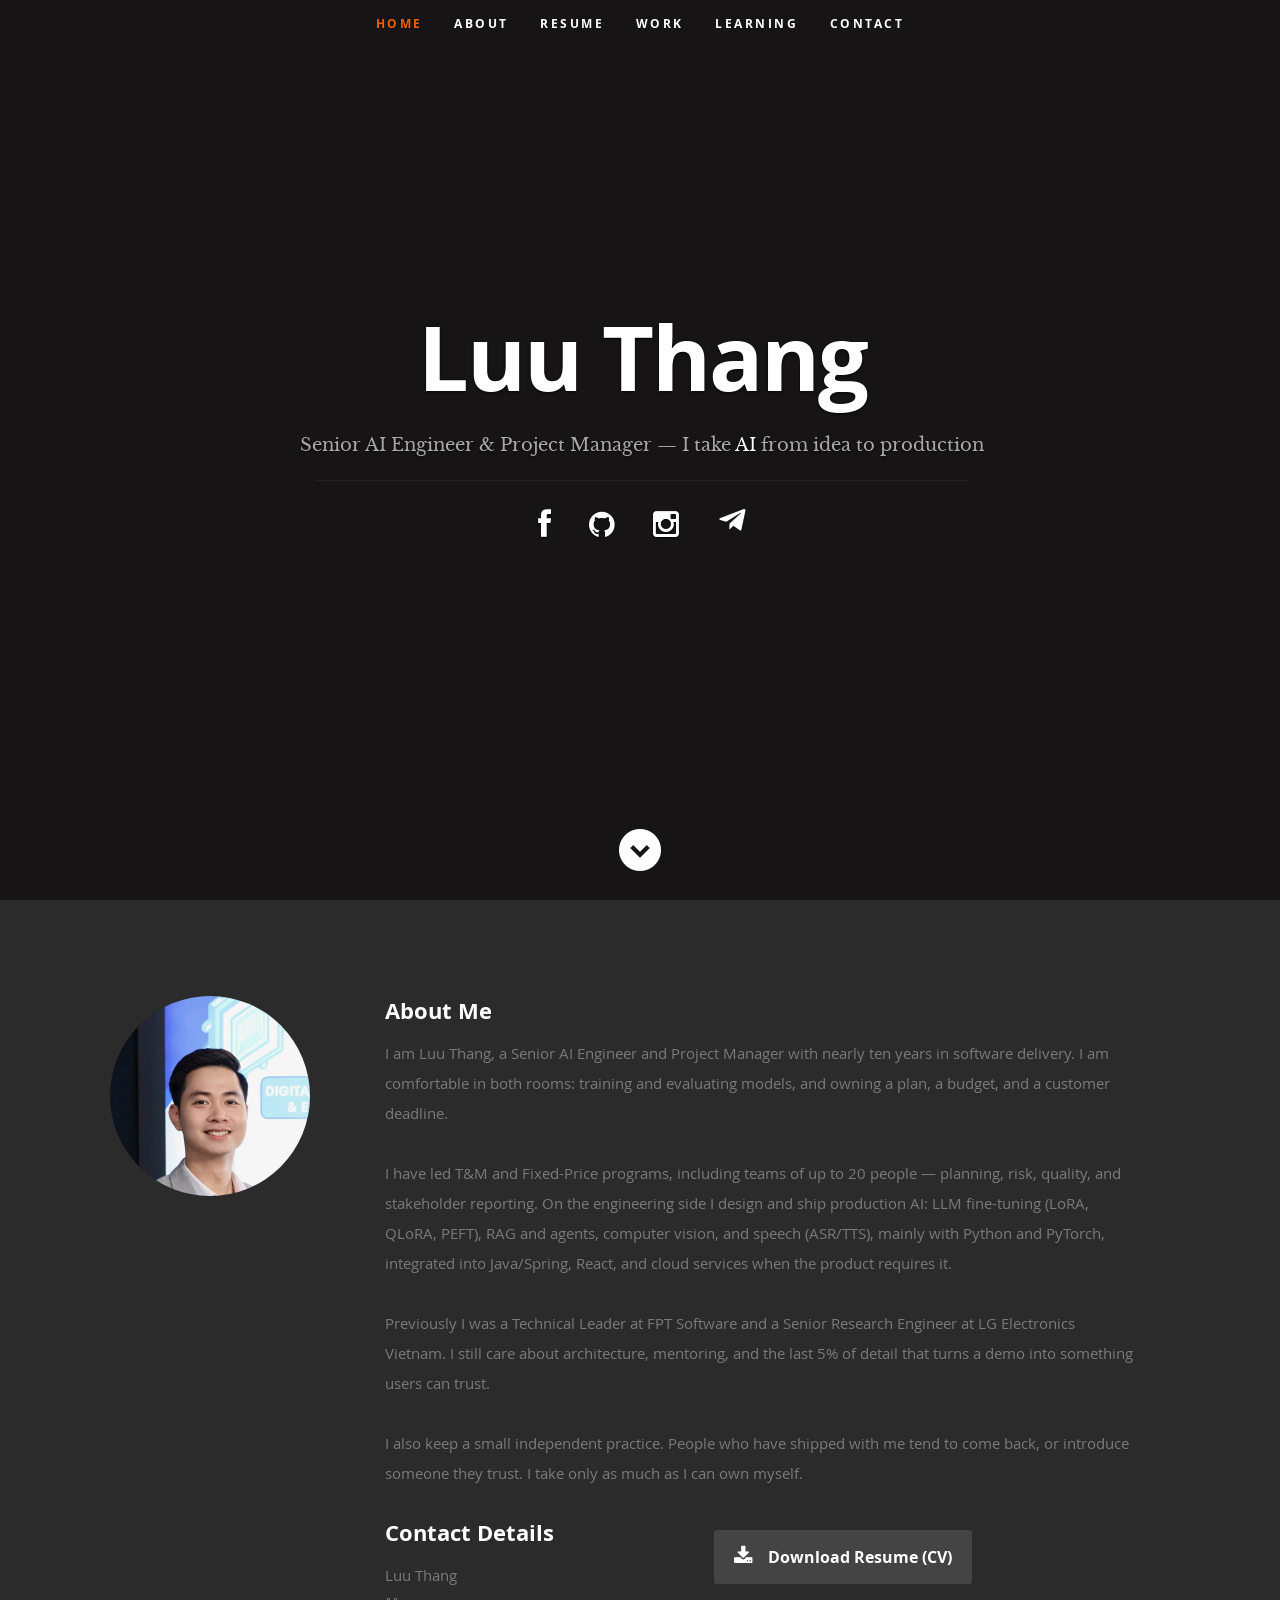
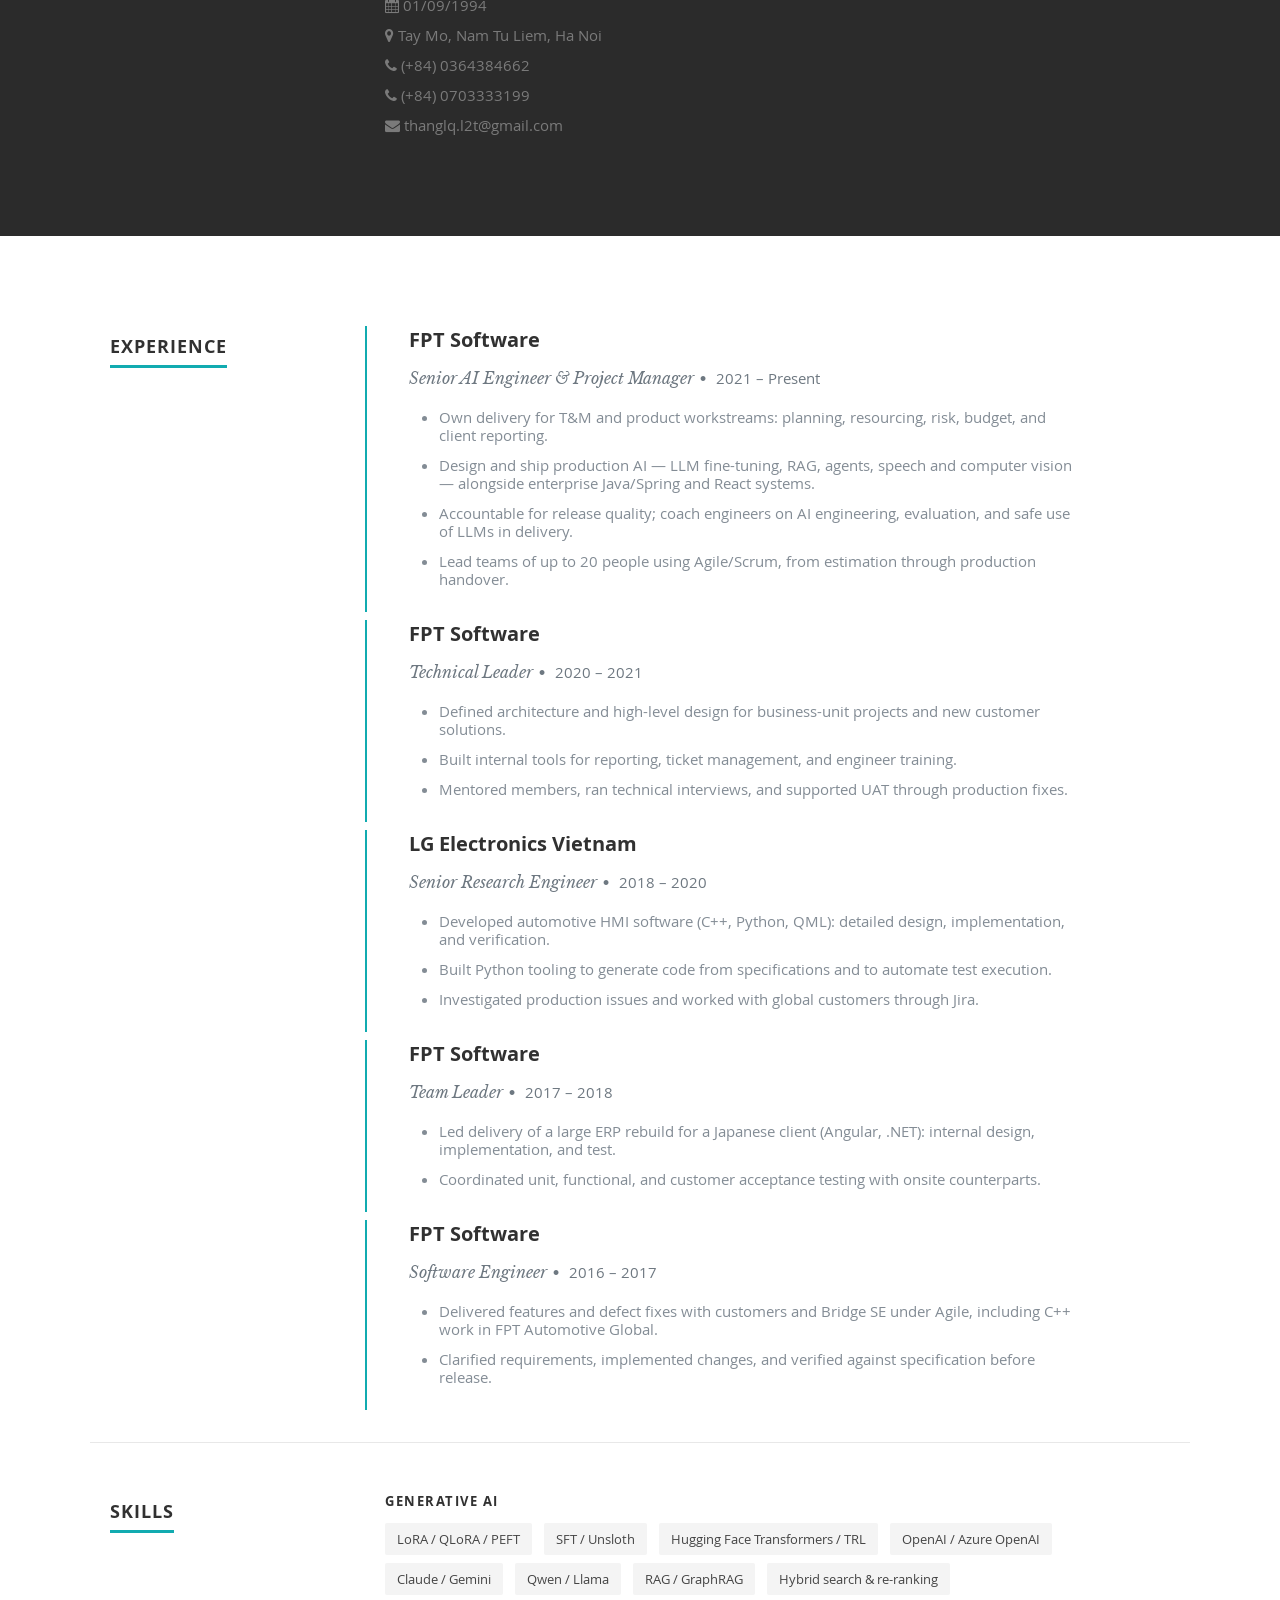
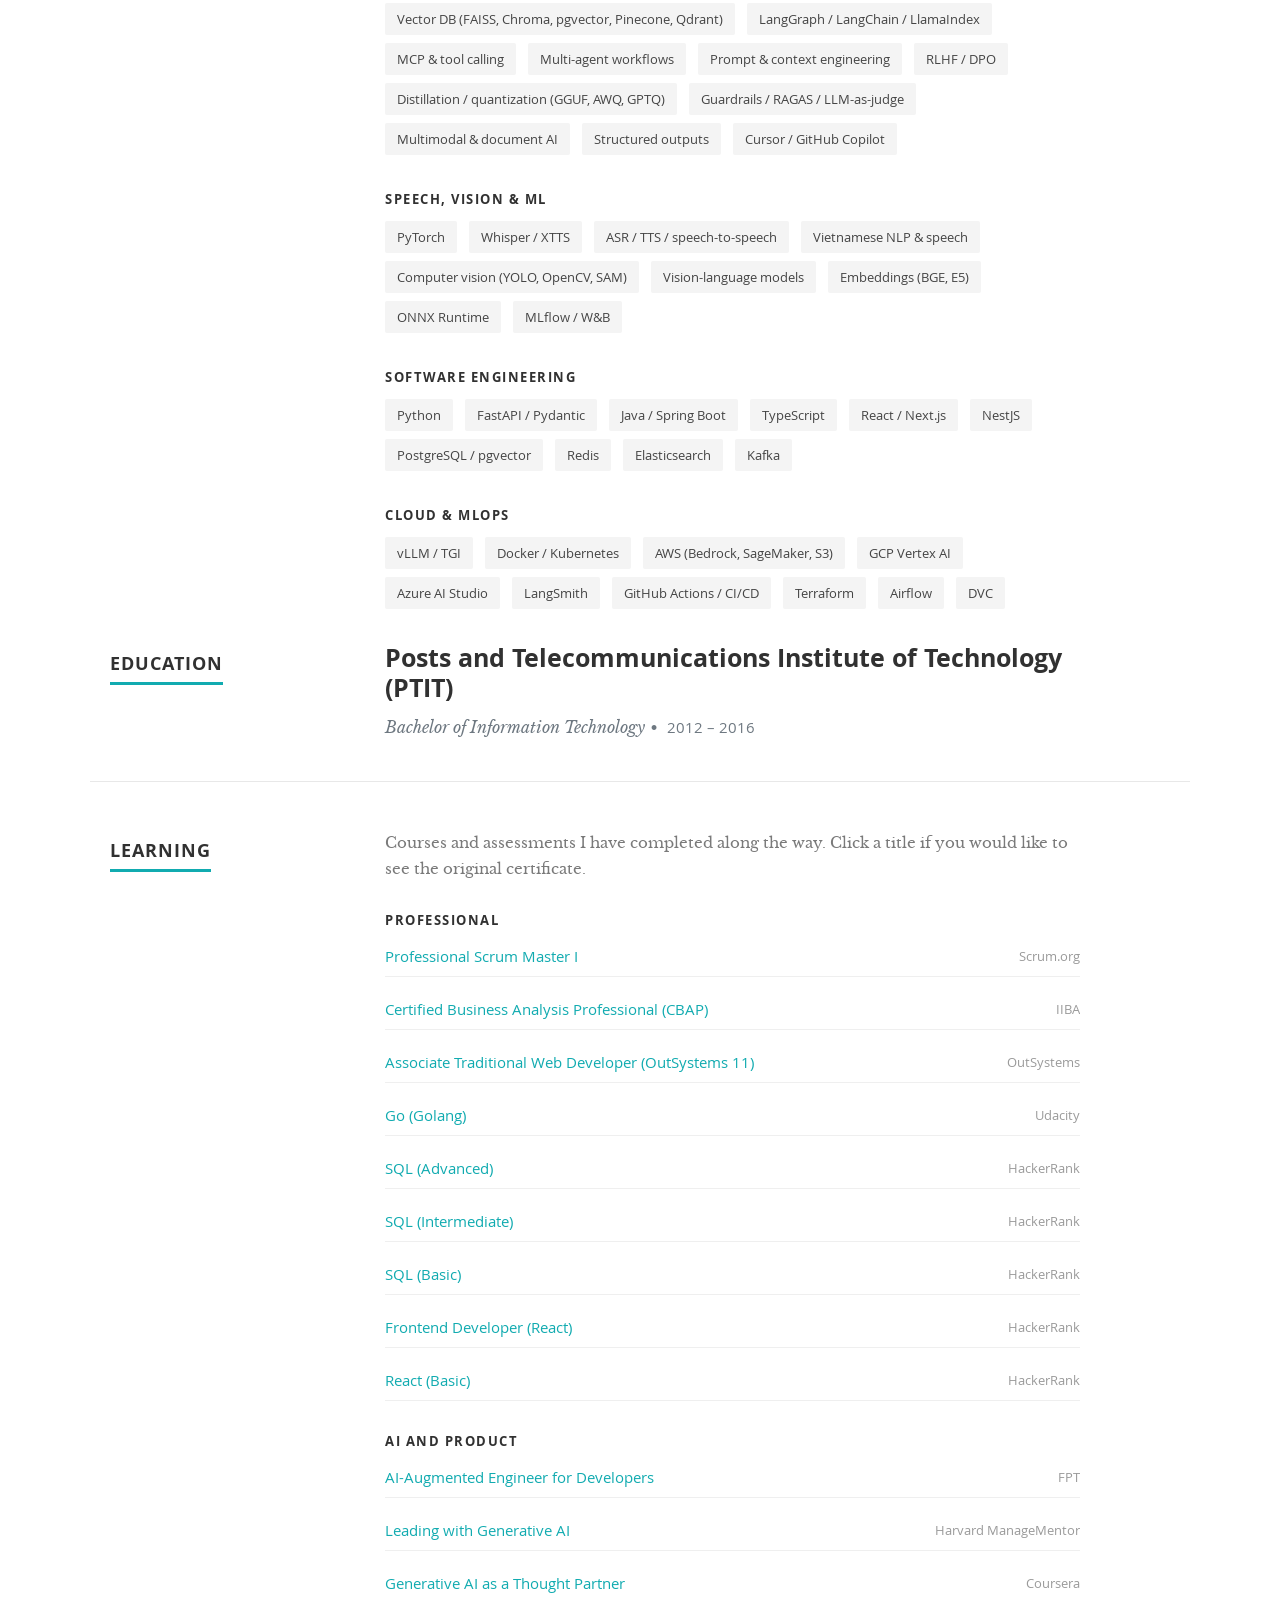
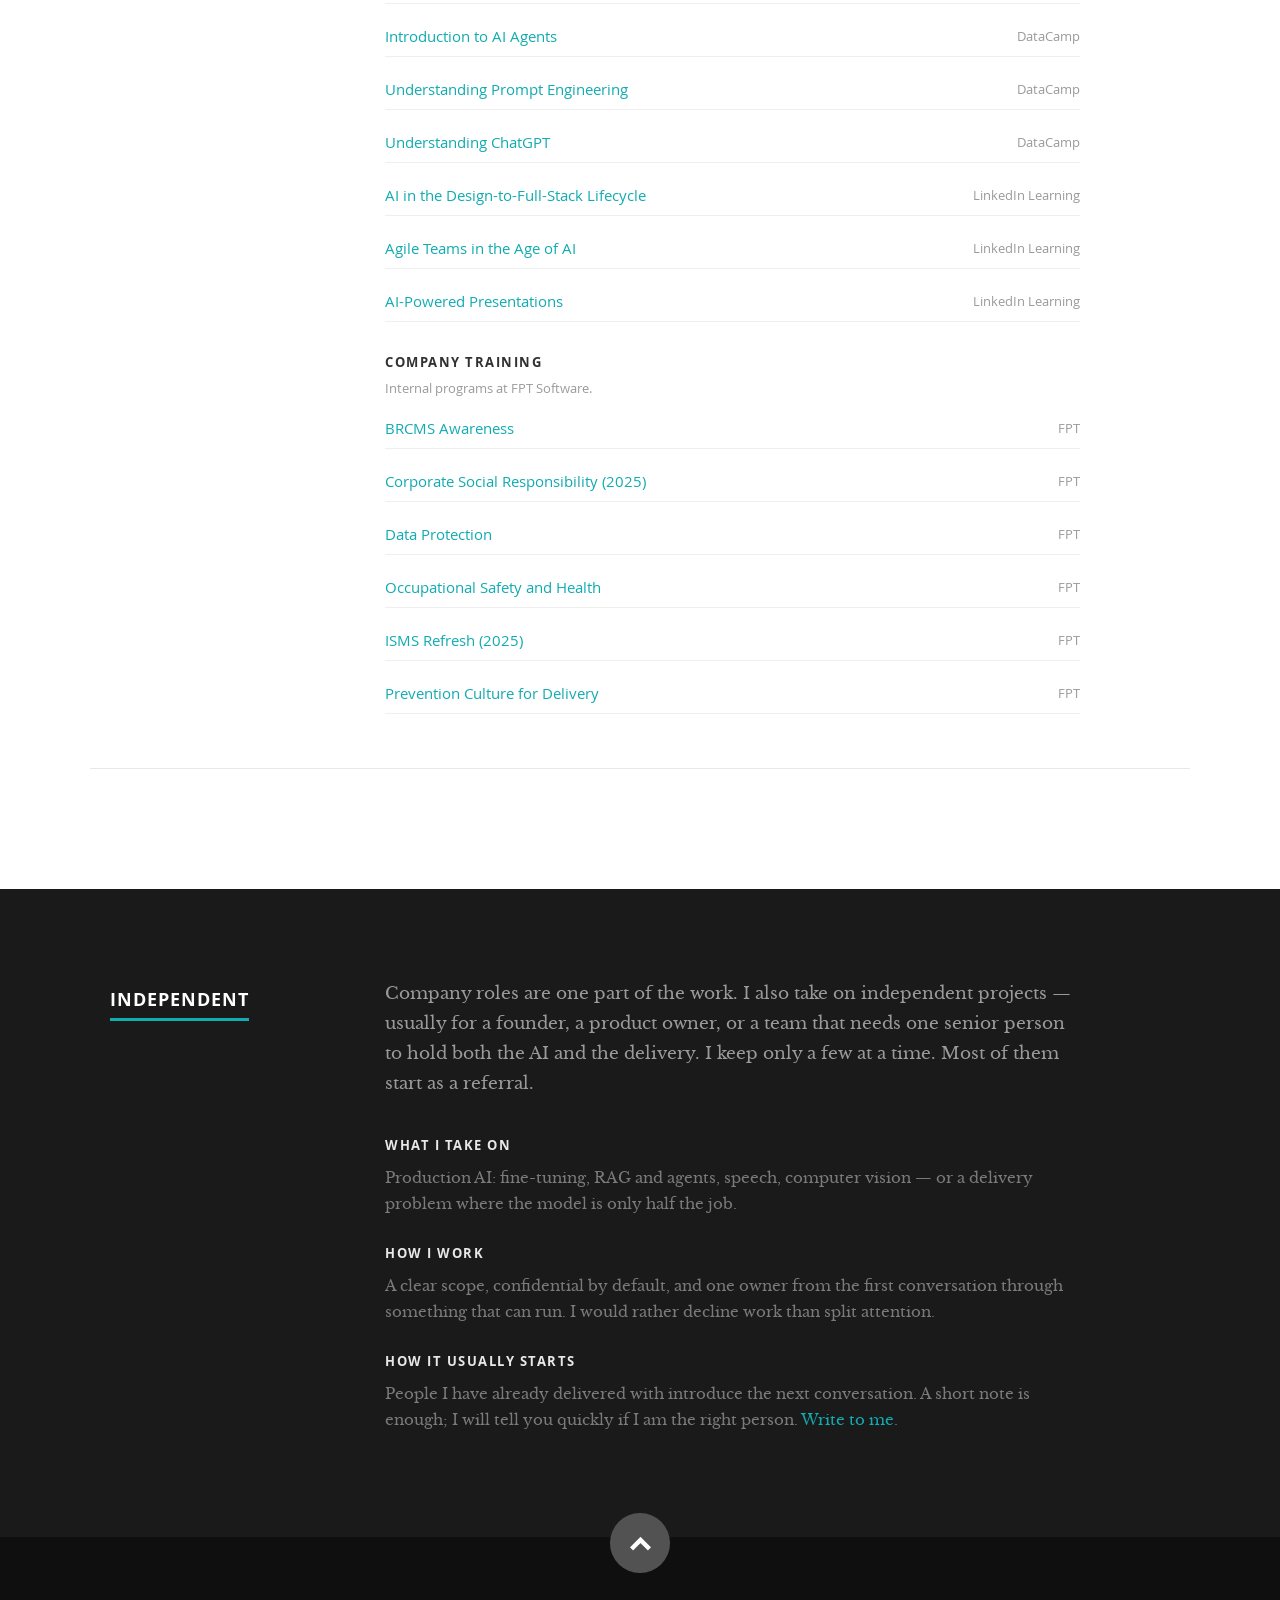
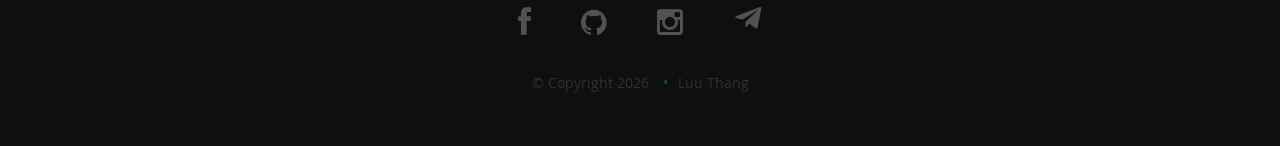
==== index.html @ 6c7c25b5 "Add an independent-work section and crop the new profile photo for the avatar. Show outside projects" ====
<!DOCTYPE html>
<html class="no-js" lang="en">

<head>

   <meta charset="utf-8">
   <title>Luu Thang | Senior AI Engineer</title>
   <meta name="description" content="Luu Thang — Senior AI Engineer and Project Manager. Production LLM, RAG, speech and computer vision, with a decade of software delivery.">
   <meta name="author" content="Luu Thang">

   <meta name="viewport" content="width=device-width, initial-scale=1, maximum-scale=1">

   <link rel="stylesheet" href="css/default.css">
   <link rel="stylesheet" href="css/layout.css">
   <link rel="stylesheet" href="css/media-queries.css">
   <link rel="stylesheet" href="css/magnific-popup.css">

   <script src="js/modernizr.js"></script>

   <link rel="shortcut icon" href="favicon.png">

</head>

<body>

   <header id="home">

      <nav id="nav-wrap">
         <a class="mobile-btn" href="#nav-wrap" title="Show navigation">Show navigation</a>
         <a class="mobile-btn" href="#" title="Hide navigation">Hide navigation</a>
         <ul id="nav" class="nav">
            <li class="current"><a class="smoothscroll" href="#home">Home</a></li>
            <li><a class="smoothscroll" href="#about">About</a></li>
            <li><a class="smoothscroll" href="#resume">Resume</a></li>
            <li><a class="smoothscroll" href="#engagements">Work</a></li>
            <li><a class="smoothscroll" href="#credentials">Learning</a></li>
            <li><a href="#contact-modal" class="contact-popup">Contact</a></li>
         </ul>
      </nav>
      <div class="row banner">
         <div class="banner-text">
            <h1 class="responsive-headline">Luu Thang</h1>
            <h3>Senior AI Engineer &amp; Project Manager — I take <span>AI</span> from idea to production</h3>
            <hr />
            <ul class="social">
               <li><a href="https://www.facebook.com/thang.l2t"><i class="fa fa-facebook"></i></a></li>
               <li><a href="https://github.com/luuquocthang"><i class="fa fa-github"></i></a></li>
               <li><a href="https://www.instagram.com/luuquocthang19/"><i class="fa fa-instagram"></i></a></li>
               <li><a href="https://t.me/+84364384662"><i class="fa fa-telegram"></i></a></li>
            </ul>
         </div>
      </div>

      <p class="scrolldown">
         <a class="smoothscroll" href="#about"><i class="icon-down-circle"></i></a>
      </p>

   </header>
   <section id="about">

      <div class="row">

         <div class="three columns">

            <img class="profile-pic" src="images/profilepic.JPG" alt="Luu Thang" />

         </div>

         <div class="nine columns main-col">

            <h2>About Me</h2>
            <p>
               I am Luu Thang, a Senior AI Engineer and Project Manager with nearly ten years in software delivery.
               I am comfortable in both rooms: training and evaluating models, and owning a plan, a budget, and a customer deadline.
            </p>
            <p>
               I have led T&amp;M and Fixed-Price programs, including teams of up to 20 people — planning, risk, quality, and
               stakeholder reporting. On the engineering side I design and ship production AI: LLM fine-tuning (LoRA, QLoRA, PEFT),
               RAG and agents, computer vision, and speech (ASR/TTS), mainly with Python and PyTorch, integrated into Java/Spring,
               React, and cloud services when the product requires it.
            </p>
            <p>
               Previously I was a Technical Leader at FPT Software and a Senior Research Engineer at LG Electronics Vietnam.
               I still care about architecture, mentoring, and the last 5% of detail that turns a demo into something users can trust.
            </p>
            <p>
               I also keep a small independent practice. People who have shipped with me tend to come back, or introduce someone
               they trust. I take only as much as I can own myself.
            </p>

            <div class="row">
               <div class="columns contact-details">
                  <h2>Contact Details</h2>
                  <p class="address">
                     <span>Luu Thang</span><br>
                     <span><i class="fa fa-calendar"></i> 01/09/1994</span><br>
                     <span><i class="fa fa-map-marker"></i> Tay Mo, Nam Tu Liem, Ha Noi</span><br>
                     <span><i class="fa fa-phone"></i> (+84) 0364384662</span><br>
                     <span><i class="fa fa-phone"></i> (+84) 0703333199</span><br>
                     <span><i class="fa fa-envelope"></i> thanglq.l2t@gmail.com</span><br>
                  </p>
               </div>

               <div class="columns download">
                  <p>
                     <a href="cv/FPT_CV_Senior_AI_Engineering_Luu Quoc Thang.docx" class="button"><i class="fa fa-download"></i>Download Resume
                        (CV)</a>
                  </p>
               </div>
            </div>
         </div>
      </div>
   </section>
   <section id="resume">

      <div class="row work">
         <div class="three columns header-col">
            <h1><span>Experience</span></h1>
         </div>


         <div class="nine columns main-col">
            <div class="row item work-item">
               <div class="twelve columns">
                  <h3>FPT Software</h3>
                  <p class="info">Senior AI Engineer &amp; Project Manager<span>&bull;</span> <em class="date">2021 – Present</em></p>
                  <ul class="disc">
                     <li>Own delivery for T&amp;M and product workstreams: planning, resourcing, risk, budget, and client reporting.</li>
                     <li>Design and ship production AI — LLM fine-tuning, RAG, agents, speech and computer vision — alongside enterprise Java/Spring and React systems.</li>
                     <li>Accountable for release quality; coach engineers on AI engineering, evaluation, and safe use of LLMs in delivery.</li>
                     <li>Lead teams of up to 20 people using Agile/Scrum, from estimation through production handover.</li>
                  </ul>
               </div>
            </div>
            <div class="row item work-item">
               <div class="twelve columns">
                  <h3>FPT Software</h3>
                  <p class="info">Technical Leader<span>&bull;</span> <em class="date">2020 – 2021</em></p>
                  <ul class="disc">
                     <li>Defined architecture and high-level design for business-unit projects and new customer solutions.</li>
                     <li>Built internal tools for reporting, ticket management, and engineer training.</li>
                     <li>Mentored members, ran technical interviews, and supported UAT through production fixes.</li>
                  </ul>
               </div>
            </div>
            <div class="row item work-item">
               <div class="twelve columns">
                  <h3>LG Electronics Vietnam</h3>
                  <p class="info">Senior Research Engineer<span>&bull;</span> <em class="date">2018 – 2020</em></p>
                  <ul class="disc">
                     <li>Developed automotive HMI software (C++, Python, QML): detailed design, implementation, and verification.</li>
                     <li>Built Python tooling to generate code from specifications and to automate test execution.</li>
                     <li>Investigated production issues and worked with global customers through Jira.</li>
                  </ul>
               </div>
            </div>
            <div class="row item work-item">
               <div class="twelve columns">
                  <h3>FPT Software</h3>
                  <p class="info">Team Leader<span>&bull;</span> <em class="date">2017 – 2018</em></p>
                  <ul class="disc">
                     <li>Led delivery of a large ERP rebuild for a Japanese client (Angular, .NET): internal design, implementation, and test.</li>
                     <li>Coordinated unit, functional, and customer acceptance testing with onsite counterparts.</li>
                  </ul>
               </div>
            </div>
            <div class="row item work-item">
               <div class="twelve columns">
                  <h3>FPT Software</h3>
                  <p class="info">Software Engineer<span>&bull;</span> <em class="date">2016 – 2017</em></p>
                  <ul class="disc">
                     <li>Delivered features and defect fixes with customers and Bridge SE under Agile, including C++ work in FPT Automotive Global.</li>
                     <li>Clarified requirements, implemented changes, and verified against specification before release.</li>
                  </ul>
               </div>
            </div>
         </div>
      </div>

      <div class="row skill">
         <div class="three columns header-col">
            <h1><span>Skills</span></h1>
         </div>

         <div class="nine columns main-col">
            <div class="skill-group">
               <h4>Generative AI</h4>
               <div class="skill-tags">
                  <span>LoRA / QLoRA / PEFT</span>
                  <span>SFT / Unsloth</span>
                  <span>Hugging Face Transformers / TRL</span>
                  <span>OpenAI / Azure OpenAI</span>
                  <span>Claude / Gemini</span>
                  <span>Qwen / Llama</span>
                  <span>RAG / GraphRAG</span>
                  <span>Hybrid search &amp; re-ranking</span>
                  <span>Vector DB (FAISS, Chroma, pgvector, Pinecone, Qdrant)</span>
                  <span>LangGraph / LangChain / LlamaIndex</span>
                  <span>MCP &amp; tool calling</span>
                  <span>Multi-agent workflows</span>
                  <span>Prompt &amp; context engineering</span>
                  <span>RLHF / DPO</span>
                  <span>Distillation / quantization (GGUF, AWQ, GPTQ)</span>
                  <span>Guardrails / RAGAS / LLM-as-judge</span>
                  <span>Multimodal &amp; document AI</span>
                  <span>Structured outputs</span>
                  <span>Cursor / GitHub Copilot</span>
               </div>
            </div>
            <div class="skill-group">
               <h4>Speech, Vision &amp; ML</h4>
               <div class="skill-tags">
                  <span>PyTorch</span>
                  <span>Whisper / XTTS</span>
                  <span>ASR / TTS / speech-to-speech</span>
                  <span>Vietnamese NLP &amp; speech</span>
                  <span>Computer vision (YOLO, OpenCV, SAM)</span>
                  <span>Vision-language models</span>
                  <span>Embeddings (BGE, E5)</span>
                  <span>ONNX Runtime</span>
                  <span>MLflow / W&amp;B</span>
               </div>
            </div>
            <div class="skill-group">
               <h4>Software Engineering</h4>
               <div class="skill-tags">
                  <span>Python</span>
                  <span>FastAPI / Pydantic</span>
                  <span>Java / Spring Boot</span>
                  <span>TypeScript</span>
                  <span>React / Next.js</span>
                  <span>NestJS</span>
                  <span>PostgreSQL / pgvector</span>
                  <span>Redis</span>
                  <span>Elasticsearch</span>
                  <span>Kafka</span>
               </div>
            </div>
            <div class="skill-group">
               <h4>Cloud &amp; MLOps</h4>
               <div class="skill-tags">
                  <span>vLLM / TGI</span>
                  <span>Docker / Kubernetes</span>
                  <span>AWS (Bedrock, SageMaker, S3)</span>
                  <span>GCP Vertex AI</span>
                  <span>Azure AI Studio</span>
                  <span>LangSmith</span>
                  <span>GitHub Actions / CI/CD</span>
                  <span>Terraform</span>
                  <span>Airflow</span>
                  <span>DVC</span>
               </div>
            </div>
         </div>
      </div>

      <div class="row education">
         <div class="three columns header-col">
            <h1><span>Education</span></h1>
         </div>

         <div class="nine columns main-col">
            <div class="row item">
               <div class="twelve columns">
                  <h3>Posts and Telecommunications Institute of Technology (PTIT)</h3>
                  <p class="info">Bachelor of Information Technology<span>&bull;</span> <em class="date">2012 – 2016</em></p>
               </div>
            </div>
         </div>
      </div>

      <div class="row certification" id="credentials">
         <div class="three columns header-col">
            <h1><span>Learning</span></h1>
         </div>
         <div class="nine columns main-col">
            <p class="credentials-intro">Courses and assessments I have completed along the way. Click a title if you would like to see the original certificate.</p>
            <div id="certification-container"></div>
         </div>
      </div>
   </section>

   <section id="engagements">
      <div class="row">
         <div class="three columns header-col">
            <h1><span>Independent</span></h1>
         </div>
         <div class="nine columns main-col">
            <p class="engagements-lead">
               Company roles are one part of the work. I also take on independent projects — usually for a founder,
               a product owner, or a team that needs one senior person to hold both the AI and the delivery.
               I keep only a few at a time. Most of them start as a referral.
            </p>
            <h4>What I take on</h4>
            <p>
               Production AI: fine-tuning, RAG and agents, speech, computer vision — or a delivery problem where
               the model is only half the job.
            </p>
            <h4>How I work</h4>
            <p>
               A clear scope, confidential by default, and one owner from the first conversation through something
               that can run. I would rather decline work than split attention.
            </p>
            <h4>How it usually starts</h4>
            <p>
               People I have already delivered with introduce the next conversation. A short note is enough;
               I will tell you quickly if I am the right person.
               <a href="#contact-modal" class="contact-popup">Write to me</a>.
            </p>
         </div>
      </div>
   </section>

   <div id="contact-modal" class="popup-modal mfp-hide">
      <div class="contact-modal-inner">
         <h3>Get in touch</h3>
         <p>Company work or an independent project — a short note is enough. I will reply by email.</p>
         <p class="address">
            Luu Thang · Tay Mo, Nam Tu Liem, Ha Noi<br>
            (+84) 0364384662 · thanglq.l2t@gmail.com
         </p>
         <form action="" method="post" id="contactForm" name="contactForm">
            <fieldset>
               <div>
                  <label for="contactName">Name <span class="required">*</span></label>
                  <input type="text" value="" size="35" id="contactName" name="name" required>
               </div>
               <div>
                  <label for="contactEmail">Email <span class="required">*</span></label>
                  <input type="email" value="" size="35" id="contactEmail" name="email" required>
               </div>
               <div>
                  <label for="contactPhone">Phone</label>
                  <input type="tel" value="" size="35" id="contactPhone" name="phone">
               </div>
               <div>
                  <label for="contactSubject">Subject</label>
                  <input type="text" value="" size="35" id="contactSubject" name="subject">
               </div>
               <div>
                  <label for="contactMessage">Message <span class="required">*</span></label>
                  <textarea cols="50" rows="5" id="contactMessage" name="message" required></textarea>
               </div>
               <div style="display:none" aria-hidden="true">
                  <input type="checkbox" name="botcheck" tabindex="-1" autocomplete="off">
               </div>
               <div>
                  <button class="submit">Send Message</button>
                  <span id="image-loader">
                     <img alt="" src="images/loader.gif">
                  </span>
               </div>
            </fieldset>
         </form>
         <div id="message-warning"></div>
         <div id="message-success">
            <i class="fa fa-check"></i>Your message was sent. Thank you!
         </div>
      </div>
   </div>

   <footer>
      <div class="row">
         <div class="twelve columns">
            <ul class="social-links">
               <li><a href="https://www.facebook.com/thang.l2t"><i class="fa fa-facebook"></i></a></li>
               <li><a href="https://github.com/luuquocthang"><i class="fa fa-github"></i></a></li>
               <li><a href="https://www.instagram.com/luuquocthang19/"><i class="fa fa-instagram"></i></a></li>
               <li><a href="https://t.me/+84364384662"><i class="fa fa-telegram"></i></a></li>
            </ul>
            <ul class="copyright">
               <li>&copy; Copyright 2026</li>
               <li>Luu Thang</li>
            </ul>
         </div>
         <div id="go-top"><a class="smoothscroll" title="Back to Top" href="#home"><i class="icon-up-open"></i></a>
         </div>
      </div>
   </footer>
   <script src="https://ajax.googleapis.com/ajax/libs/jquery/1.10.2/jquery.min.js"></script>
   <script>window.jQuery || document.write('<script src="js/jquery-1.10.2.min.js"><\/script>')</script>
   <script type="text/javascript" src="js/jquery-migrate-1.2.1.min.js"></script>

   <script src="js/jquery.flexslider.js"></script>
   <script src="js/waypoints.js"></script>
   <script src="js/jquery.fittext.js"></script>
   <script src="js/magnific-popup.js"></script>
   <script src="js/init.js"></script>

</body>

</html>
---- css/default.css ----
/*
=====================================================================
*   Ceevee v1.0 Default Stylesheet
*   url: styleshout.com
*   03-17-2014
=====================================================================

TOC:
a. Webfonts and Icon fonts
b. Reset
c. Default Styles
   1. Basic
   2. Typography
   3. Links
   4. Images
   5. Buttons
   6. Forms
d. Grid
e. Others
   1. Clearing
   2. Misc

=====================================================================  */

/* ------------------------------------------------------------------ */
/* a. Webfonts and Icon fonts
 ------------------------------------------------------------------ */

@import url("fonts.css");
@import url("fontello/css/fontello.css");
@import url("font-awesome/css/font-awesome.min.css");

/* ------------------------------------------------------------------
/* b. Reset
      Adapted from:
      Normalize.css - https://github.com/necolas/normalize.css/
      HTML5 Doctor Reset - html5doctor.com/html-5-reset-stylesheet/
/* ------------------------------------------------------------------ */

html, body, div, span, object, iframe,
h1, h2, h3, h4, h5, h6, p, blockquote, pre,
abbr, address, cite, code,
del, dfn, em, img, ins, kbd, q, samp,
small, strong, sub, sup, var,
b, i,
dl, dt, dd, ol, ul, li,
fieldset, form, label, legend,
table, caption, tbody, tfoot, thead, tr, th, td,
article, aside, canvas, details, figcaption, figure,
footer, header, hgroup, menu, nav, section, summary,
time, mark, audio, video {
   margin: 0;
   padding: 0;
   border: 0;
   outline: 0;
   font-size: 100%;
   vertical-align: baseline;
   background: transparent;
}

article,aside,details,figcaption,figure,
footer,header,hgroup,menu,nav,section {
   display: block;
}

audio,
canvas,
video {
   display: inline-block;
}

audio:not([controls]) {
   display: none;
   height: 0;
}

[hidden] { display: none; }

code, kbd, pre, samp {
   font-family: monospace, serif;
   font-size: 1em;
}

pre {
   white-space: pre;
   white-space: pre-wrap;
   word-wrap: break-word;
}

blockquote, q { quotes: &#8220 &#8220; }

blockquote:before, blockquote:after,
q:before, q:after {
   content: '';
   content: none;
}

ins {
   background-color: #ff9;
   color: #000;
   text-decoration: none;
}

mark {
   background-color: #A7F4F6;
   color: #555;
}

del { text-decoration: line-through; }

abbr[title], dfn[title] {
   border-bottom: 1px dotted;
   cursor: help;
}

table {
   border-collapse: collapse;
   border-spacing: 0;
}


/* ------------------------------------------------------------------ */
/* c. Default and Basic Styles
      Adapted from:
      Skeleton CSS Framework - http://www.getskeleton.com/
      Typeplate Typographic Starter Kit - http://typeplate.com/
/* ------------------------------------------------------------------ */

/*  1. Basic  ------------------------------------------------------- */

*,
*:before,
*:after {
   -moz-box-sizing: border-box;
   -webkit-box-sizing: border-box;
   box-sizing: border-box;
}

html {
   font-size: 62.5%;
   -webkit-font-smoothing: antialiased;
}

body {
   background: #fff;
   font-family: 'opensans-regular', sans-serif;
   font-weight: normal;
   font-size: 15px;
   line-height: 30px;
	color: #838C95;

   -webkit-font-smoothing: antialiased; /* Fix for webkit rendering */
	-webkit-text-size-adjust: 100%;
}

/*  2. Typography
       Vertical rhythm with leading derived from 6
--------------------------------------------------------------------- */

h1, h2, h3, h4, h5, h6 {
   color: #313131;
	font-family: 'opensans-bold', sans-serif;
   font-weight: normal;
}
h1 a, h2 a, h3 a, h4 a, h5 a, h6 a { font-weight: inherit; }
h1 { font-size: 38px; line-height: 42px; margin-bottom: 12px; letter-spacing: -1px; }
h2 { font-size: 28px; line-height: 36px; margin-bottom: 6px; }
h3 { font-size: 22px; line-height: 30px; margin-bottom: 12px; }
h4 { font-size: 20px; line-height: 30px; margin-bottom: 6px; }
h5 { font-size: 18px; line-height: 30px; }
h6 { font-size: 14px; line-height: 30px; }
.subheader { }

p { margin: 0 0 30px 0; }
p img { margin: 0; }
p.lead {
   font: 19px/36px 'opensans-light', sans-serif;
   margin-bottom: 18px;
}

/* for 'em' and 'strong' tags, font-size and line-height should be same with
the body tag due to rendering problems in some browsers */
em { font: 15px/30px 'opensans-italic', sans-serif; }
strong, b { font: 15px/30px 'opensans-bold', sans-serif; }
small { font-size: 11px; line-height: inherit; }

/*	Blockquotes */
blockquote {
   margin: 30px 0px;
   padding-left: 40px;
   position: relative;
}
blockquote:before {
   content: "\201C";
   opacity: 0.45;
   font-size: 80px;
   line-height: 0px;
   margin: 0;
   font-family: arial, sans-serif;

   position: absolute;
   top:  30px;
	left: 0;
}
blockquote p {
   font-family: 'librebaskerville-italic', serif;
   padding: 0;
   font-size: 18px;
   line-height: 36px;
}
blockquote cite {
   display: block;
   font-size: 12px;
   font-style: normal;
   line-height: 18px;
}
blockquote cite:before { content: "\2014 \0020"; }
blockquote cite a,
blockquote cite a:visited { color: #8B9798; border: none }

/* ---------------------------------------------------------------------
/*  Pull Quotes Markup
/*
    <aside class="pull-quote">
		<blockquote>
			<p></p>
		</blockquote>
	 </aside>
/*
/* --------------------------------------------------------------------- */
.pull-quote {
   position: relative;
	padding: 18px 30px 18px 0px;
}
.pull-quote:before,
.pull-quote:after {
	height: 1em;
	opacity: 0.45;
	position: absolute;
	font-size: 80px;
   font-family: Arial, Sans-Serif;
}
.pull-quote:before {
	content: "\201C";
	top:  33px;
	left: 0;
}
.pull-quote:after {
	content: '\201D';
	bottom: -33px;
	right: 0;
}
.pull-quote blockquote {
   margin: 0;
}
.pull-quote blockquote:before {
   content: none;
}

/* Abbreviations */
abbr {
   font-family: 'opensans-bold', sans-serif;
	font-variant: small-caps;
	text-transform: lowercase;
   letter-spacing: .5px;
	color: gray;
}
abbr:hover { cursor: help; }

/* drop cap */
.drop-cap:first-letter {
	float: left;
	margin: 0;
	padding: 14px 6px 0 0;
	font-size: 84px;
	font-family: /* Copperplate */ 'opensans-bold', sans-serif;
   line-height: 60px;
	text-indent: 0;
	background: transparent;
	color: inherit;
}

hr { border: solid #E3E3E3; border-width: 1px 0 0; clear: both; margin: 11px 0 30px; height: 0; }


/*  3. Links  ------------------------------------------------------- */

a, a:visited {
   text-decoration: none;
   outline: 0;
   color: #11ABB0;

   -webkit-transition: color .3s ease-in-out;
   -moz-transition: color .3s ease-in-out;
   -o-transition: color .3s ease-in-out;
   transition: color .3s ease-in-out;
}
a:hover, a:focus { color: #313131; }
p a, p a:visited { line-height: inherit; }


/*  4. List  --------------------------------------------------------- */

ul, ol { margin-bottom: 24px; margin-top: 12px; }
ul { list-style: none outside; }
ol { list-style: decimal; }
ol, ul.square, ul.circle, ul.disc { margin-left: 30px; }
ul.square { list-style: square outside; }
ul.circle { list-style: circle outside; }
ul.disc { list-style: disc outside; }
ul ul, ul ol,
ol ol, ol ul { margin: 6px 0 6px 30px; }
ul ul li, ul ol li,
ol ol li, ol ul li { margin-bottom: 6px; }
li { line-height: 18px; margin-bottom: 12px; }
ul.large li { }
li p { }

/* ---------------------------------------------------------------------
/*  Stats Tab Markup

    <ul class="stats-tabs">
		<li><a href="#">[value]<b>[name]</b></a></li>
	 </ul>

    Extend this object into your markup.
/*
/* --------------------------------------------------------------------- */
.stats-tabs {
   padding: 0;
   margin: 24px 0;
}
.stats-tabs li {
	display: inline-block;
	margin: 0 10px 18px 0;
	padding: 0 10px 0 0;
	border-right: 1px solid #ccc;
}
.stats-tabs li:last-child {
	margin: 0;
	padding: 0;
	border: none;
}
.stats-tabs li a {
	display: inline-block;
	font-size: 22px;
	font-family: 'opensans-bold', sans-serif;
   border: none;
   color: #313131;
}
.stats-tabs li a:hover {
   color:#11ABB0;
}
.stats-tabs li a b {
	display: block;
	margin: 6px 0 0 0;
	font-size: 13px;
	font-family: 'opensans-regular', sans-serif;
   color: #8B9798;
}

/* definition list */
dl { margin: 12px 0; }
dt { margin: 0; color:#11ABB0; }
dd { margin: 0 0 0 20px; }

/* Lining Definition Style Markup */
.lining dt,
.lining dd {
	display: inline;
	margin: 0;
}
.lining dt + dt:before,
.lining dd + dt:before {
	content: "\A";
	white-space: pre;
}
.lining dd + dd:before {
	content: ", ";
}
.lining dd:before {
	content: ": ";
	margin-left: -0.2em;
}

/* Dictionary Definition Style Markup */
.dictionary-style dt {
	display: inline;
	counter-reset: definitions;
}
.dictionary-style dt + dt:before {
	content: ", ";
	margin-left: -0.2em;
}
.dictionary-style dd {
	display: block;
	counter-increment: definitions;
}
.dictionary-style dd:before {
	content: counter(definitions, decimal) ". ";
}

/* Pagination */
.pagination {
   margin: 36px auto;
   text-align: center;
}
.pagination ul li {
   display: inline-block;
   margin: 0;
   padding: 0;
}
.pagination .page-numbers {
   font: 15px/18px 'opensans-bold', sans-serif;
   display: inline-block;
   padding: 6px 10px;
   margin-right: 3px;
   margin-bottom: 6px;
	color: #6E757C;
	background-color: #E6E8EB;

	-webkit-transition: all 200ms ease-in-out;
	-moz-transition: all 200ms ease-in-out;
	-o-transition: all 200ms ease-in-out;
	-ms-transition: all 200ms ease-in-out;
	transition: all 200ms ease-in-out;

   -moz-border-radius: 3px;
   -webkit-border-radius: 3px;
   -khtml-border-radius: 3px;
	border-radius: 3px;
}
.pagination .page-numbers:hover {
   background: #838A91;
   color: #fff;
}
.pagination .current,
.pagination .current:hover {
   background-color: #11ABB0;
   color: #fff;
}
.pagination .inactive,
.pagination .inactive:hover {
   background-color: #E6E8EB;
	color: #A9ADB2;
}
.pagination .prev, .pagination .next {}

/*  5. Images  --------------------------------------------------------- */

img {
   max-width: 100%;
   height: auto;
}
img.pull-right { margin: 12px 0px 0px 18px; }
img.pull-left { margin: 12px 18px 0px 0px; }

/*  6. Buttons  --------------------------------------------------------- */

.button,
.button:visited,
button,
input[type="submit"],
input[type="reset"],
input[type="button"] {
   font: 16px/30px 'opensans-bold', sans-serif;
   background: #11ABB0;
   display: inline-block;
	text-decoration: none;
   letter-spacing: 0;
   color: #fff;
	padding: 12px 20px;
	margin-bottom: 18px;
   border: none;
   cursor: pointer;
   height: auto;

   -webkit-transition: all .2s ease-in-out;
	-moz-transition: all .2s ease-in-out;
	-o-transition: all .2s ease-in-out;
	-ms-transition: all .2s ease-in-out;
	transition: all .2s ease-in-out;

   -moz-border-radius: 3px;
   -webkit-border-radius: 3px;
   -khtml-border-radius: 3px;
   border-radius: 3px;
}

.button:hover,
button:hover,
input[type="submit"]:hover,
input[type="reset"]:hover,
input[type="button"]:hover {
   background: #3d4145;
   color: #fff;
}

.button:active,
button:active,
input[type="submit"]:active,
input[type="reset"]:active,
input[type="button"]:active {
   background: #3d4145;
   color: #fff;
}

.button.full-width,
button.full-width,
input[type="submit"].full-width,
input[type="reset"].full-width,
input[type="button"].full-width {
	width: 100%;
	padding-left: 0 !important;
	padding-right: 0 !important;
	text-align: center;
}

/* Fix for odd Mozilla border & padding issues */
button::-moz-focus-inner,
input::-moz-focus-inner {
    border: 0;
    padding: 0;
}


/*  7. Forms  --------------------------------------------------------- */

form { margin-bottom: 24px; }
fieldset { margin-bottom: 24px; }

input[type="text"],
input[type="password"],
input[type="email"],
textarea,
select {
   display: block;
   padding: 18px 15px;
   margin: 0 0 24px 0;
   border: 0;
   outline: none;
   vertical-align: middle;
   min-width: 225px;
	max-width: 100%;
   font-size: 15px;
   line-height: 24px;
	color: #647373;
	background: #D3D9D9;

}

/* select { padding: 0;
   width: 220px;
   } */

input[type="text"]:focus,
input[type="password"]:focus,
input[type="email"]:focus,
textarea:focus {
   color: #B3B7BC;
	background-color: #3d4145;
}

textarea { min-height: 220px; }

label,
legend {
   font: 16px/24px 'opensans-bold', sans-serif;
	margin: 12px 0;
   color: #3d4145;
   display: block;
}
label span,
legend span {
	color: #8B9798;
   font: 14px/24px 'opensans-regular', sans-serif;
}

input[type="checkbox"],
input[type="radio"] {
    font-size: 15px;
    color: #737373;
}

input[type="checkbox"] { display: inline; }

/* ------------------------------------------------------------------ */
/* d. Grid
---------------------------------------------------------------------
   gutter = 40px.
/* ------------------------------------------------------------------ */

/* default
--------------------------------------------------------------- */
.row {
   width: 96%;
   max-width: 1100px;
   margin: 0 auto;
}
/* fixed width for IE8 */
.ie .row { width: 1000px ; }

.narrow .row { max-width: 980px; }

.row .row { width: auto; max-width: none; margin: 0 -20px; }

/* row clearing */
.row:before,
.row:after {
    content: " ";
    display: table;
}
.row:after {
    clear: both;
}

.column, .columns {
   position: relative;
   padding: 0 20px;
   min-height: 1px;
   float: left;
}
.column.centered, .columns.centered  {
    float: none;
    margin: 0 auto;
}

/* removed gutters */
.row.collapsed > .column,
.row.collapsed > .columns,
.column.collapsed, .columns.collapsed  { padding: 0; }

[class*="column"] + [class*="column"]:last-child { float: right; }
[class*="column"] + [class*="column"].end { float: right; }

/* column widths */
.row .one         { width: 8.33333%; }
.row .two         { width: 16.66667%; }
.row .three       { width: 25%; }
.row .four        { width: 33.33333%; }
.row .five        { width: 41.66667%; }
.row .six         { width: 50%; }
.row .seven       { width: 58.33333%; }
.row .eight       { width: 66.66667%; }
.row .nine        { width: 75%; }
.row .ten         { width: 83.33333%; }
.row .eleven      { width: 91.66667%; }
.row .twelve      { width: 100%; }

/* Offsets */
.row .offset-1    { margin-left: 8.33333%; }
.row .offset-2    { margin-left: 16.66667%; }
.row .offset-3    { margin-left: 25%; }
.row .offset-4    { margin-left: 33.33333%; }
.row .offset-5    { margin-left: 41.66667%; }
.row .offset-6    { margin-left: 50%; }
.row .offset-7    { margin-left: 58.33333%; }
.row .offset-8    { margin-left: 66.66667%; }
.row .offset-9    { margin-left: 75%; }
.row .offset-10   { margin-left: 83.33333%; }
.row .offset-11   { margin-left: 91.66667%; }

/* Push/Pull */
.row .push-1      { left: 8.33333%; }
.row .pull-1      { right: 8.33333%; }
.row .push-2      { left: 16.66667%; 	}
.row .pull-2      { right: 16.66667%; }
.row .push-3      { left: 25%; }
.row .pull-3      { right: 25%;	}
.row .push-4      { left: 33.33333%; }
.row .pull-4      { right: 33.33333%; }
.row .push-5      { left: 41.66667%; }
.row .pull-5      { right: 41.66667%; }
.row .push-6      { left: 50%; }
.row .pull-6      { right: 50%; }
.row .push-7      { left: 58.33333%; }
.row .pull-7      { right: 58.33333%; }
.row .push-8      { left: 66.66667%; 	}
.row .pull-8      { right: 66.66667%; }
.row .push-9      { left: 75%; }
.row .pull-9      { right: 75%; }
.row .push-10     { left: 83.33333%; }
.row .pull-10     { right: 83.33333%; }
.row .push-11     { left: 91.66667%; }
.row .pull-11     { right: 91.66667%; }

/* block grids
--------------------------------------------------------------------- */
.bgrid-sixths [class*="column"]   { width: 16.66667%; }
.bgrid-quarters [class*="column"] { width: 25%; }
.bgrid-thirds [class*="column"]   { width: 33.33333%; }
.bgrid-halves [class*="column"]   { width: 50%; }

[class*="bgrid"] [class*="column"] + [class*="column"]:last-child { float: left; }

/* Left clearing for block grid columns - columns that changes width in
different screen sizes. Allows columns with different heights to align
properly.
--------------------------------------------------------------------- */
.first { clear: left; }   /* first column in default screen */
.s-first { clear: none; } /* first column in smaller screens */

/* smaller screens
--------------------------------------------------------------- */
@media only screen and (max-width: 900px) {

   /* block grids on small screens */
   .s-bgrid-sixths [class*="column"]   { width: 16.66667%; }
   .s-bgrid-quarters [class*="column"] { width: 25%; }
   .s-bgrid-thirds [class*="column"]   { width: 33.33333%; }
   .s-bgrid-halves [class*="column"]   { width: 50%; }

   /* block grids left clearing */
   .first { clear: none; }
   .s-first { clear: left; }

}

/* mobile wide/smaller tablets
--------------------------------------------------------------- */
@media only screen and (max-width: 767px) {

   .row {
	   width: 460px;
	   margin: 0 auto;
      padding: 0;
	}
   .column, .columns {
	   width: auto !important;
	   float: none;
	   margin-left: 0;
	   margin-right: 0;
      padding: 0 30px;
   }
   .row .row { width: auto; max-width: none; margin: 0 -30px; }

   [class*="column"] + [class*="column"]:last-child { float: none; }
   [class*="bgrid"] [class*="column"] + [class*="column"]:last-child { float: none; }

   /* Offsets */
   .row .offset-1    { margin-left: 0%; }
   .row .offset-2    { margin-left: 0%; }
   .row .offset-3    { margin-left: 0%; }
   .row .offset-4    { margin-left: 0%; }
   .row .offset-5    { margin-left: 0%; }
   .row .offset-6    { margin-left: 0%; }
   .row .offset-7    { margin-left: 0%; }
   .row .offset-8    { margin-left: 0%; }
   .row .offset-9    { margin-left: 0%; }
   .row .offset-10   { margin-left: 0%; }
   .row .offset-11   { margin-left: 0%; }
}

/* mobile narrow
--------------------------------------------------------------- */
@media only screen and (max-width: 460px) {

   .row { width: auto; }

}

/* larger screens
--------------------------------------------------------------- */
@media screen and (min-width: 1200px) {

   .wide .row { max-width: 1180px; }

}

/* ------------------------------------------------------------------ */
/* e. Others
/* ------------------------------------------------------------------ */

/*  1. Clearing
    (http://nicolasgallagher.com/micro-clearfix-hack/
--------------------------------------------------------------------- */

.cf:before,
.cf:after {
    content: " ";
    display: table;
}
.cf:after {
    clear: both;
}

/*  2. Misc -------------------------------------------------------- */

.remove-bottom { margin-bottom: 0 !important; }
.half-bottom { margin-bottom: 12px !important; }
.add-bottom { margin-bottom: 24px !important; }
.no-border { border: none; }

.text-center  { text-align: center !important; }
.text-left    { text-align: left !important; }
.text-right   { text-align: right !important; }
.pull-left    { float: left !important; }
.pull-right   { float: right !important; }
.align-center {
	margin-left: auto !important;
	margin-right: auto !important;
	text-align: center !important;
}
---- css/layout.css ----
/*
=====================================================================
*   Ceevee v1.0 Layout Stylesheet
*   url: styleshout.com
*   03-18-2014
=====================================================================

   TOC:
   a. General Styles
   b. Header Styles
   c. About Section
   d. Resume Section
   e. Portfolio Section
   f. Call To Action Section
   g. Testimonials Section
   h. Contact Section
   i. Footer

===================================================================== */

/* ------------------------------------------------------------------ */
/* a. General Styles
/* ------------------------------------------------------------------ */

body { background: #0f0f0f; }

/* ------------------------------------------------------------------ */
/* b. Header Styles
/* ------------------------------------------------------------------ */

header {
   position: relative;
   height: 800px;
   min-height: 500px;
   width: 100%;
   background: #161415 url(../images/header-background.jpg) no-repeat top center;
   background-size: cover !important;
	-webkit-background-size: cover !important;
   text-align: center;
   overflow: hidden;
}

/* vertically center banner section */
header:before {
   content: '';
   display: inline-block;
   vertical-align: middle;
   height: 100%;
}
header .banner {
   display: inline-block;
   vertical-align: middle;
   margin: 0 auto;
   width: 85%;
   padding-bottom: 30px;s
   text-align: center;
}

header .banner-text { width: 100%; }
header .banner-text h1 {
   font: 90px/1.1em 'opensans-bold', sans-serif;
   color: #fff;
   letter-spacing: -2px;
   margin: 0 auto 18px auto;
   text-shadow: 0px 1px 3px rgba(0, 0, 0, .8);
}
header .banner-text h3 {
   font: 18px/1.9em 'librebaskerville-regular', serif;
   color: #A8A8A8;
   margin: 0 auto;
   width: 70%;
   text-shadow: 0px 1px 2px rgba(0, 0, 0, .5);
}
header .banner-text h3 span,
header .banner-text h3 a {
   color: #fff;
}
header .banner-text hr {
   width: 60%;
   margin: 18px auto 24px auto;
   border-color: #2F2D2E;
   border-color: rgba(150, 150, 150, .1);
}

/* header social links */
header .social {
   margin: 24px 0;
   padding: 0;
   font-size: 30px;
   text-shadow: 0px 1px 2px rgba(0, 0, 0, .8);
}
header .social li {
   display: inline-block;
   margin: 0 15px;
   padding: 0;
}
header .social li a { color: #fff; }
header .social li a:hover { color: #11ABB0; }
.fa-telegram {
   width: 1em;
   height: 1em;
}
.fa-telegram:before {
   content: "";
   display: block;
   width: 1em;
   height: 1em;
   background-color: currentColor;
   -webkit-mask: url("data:image/svg+xml,%3Csvg xmlns='http://www.w3.org/2000/svg' viewBox='0 0 24 24'%3E%3Cpath fill='black' d='M21.5 3.2 2.8 10.4c-1.3.5-1.3 1.2-.2 1.5l4.8 1.5 11.1-7c.5-.3 1-.1.6.2l-9 8.2-.3 4.5c.5 0 .7-.2 1-.5l2.3-2.2 4.8 3.5c.9.5 1.5.2 1.7-.8l3.1-14.6c.3-1.2-.4-1.8-1.2-1.5z'/%3E%3C/svg%3E") center / contain no-repeat;
   mask: url("data:image/svg+xml,%3Csvg xmlns='http://www.w3.org/2000/svg' viewBox='0 0 24 24'%3E%3Cpath fill='black' d='M21.5 3.2 2.8 10.4c-1.3.5-1.3 1.2-.2 1.5l4.8 1.5 11.1-7c.5-.3 1-.1.6.2l-9 8.2-.3 4.5c.5 0 .7-.2 1-.5l2.3-2.2 4.8 3.5c.9.5 1.5.2 1.7-.8l3.1-14.6c.3-1.2-.4-1.8-1.2-1.5z'/%3E%3C/svg%3E") center / contain no-repeat;
}

/* scrolldown link */
header .scrolldown a {
   position: absolute;
   bottom: 30px;
   left: 50%;
   margin-left: -29px;
   color: #fff;
   display: block;
   height: 42px;
   width: 42px;
   font-size: 42px;
   line-height: 42px;
   color: #fff;
   border-radius: 100%;

   -webkit-transition: all .3s ease-in-out;
   -moz-transition: all .3s ease-in-out;
   -o-transition: all .3s ease-in-out;
   transition: all .3s ease-in-out;
}
header .scrolldown a:hover { color: #11ABB0; }

/* primary navigation
--------------------------------------------------------------------- */
#nav-wrap ul, #nav-wrap li, #nav-wrap a {
	 margin: 0;
	 padding: 0;
	 border: none;
	 outline: none;
}

/* nav-wrap */
#nav-wrap {
   font: 12px 'opensans-bold', sans-serif;
   width: 100%;
   text-transform: uppercase;
   letter-spacing: 2.5px;
   margin: 0 auto;
   z-index: 100;
   position: fixed;
   left: 0;
   top: 0;
}
.opaque { background-color: #333; }

/* hide toggle button */
#nav-wrap > a.mobile-btn { display: none; }

ul#nav {
   min-height: 48px;
   width: auto;

   /* center align the menu */
   text-align: center;
}
ul#nav li {
   position: relative;
   list-style: none;
   height: 48px;
   display: inline-block;
}

/* Links */
ul#nav li a {

/* 8px padding top + 8px padding bottom + 32px line-height = 48px */

   display: inline-block;
   padding: 8px 13px;
   line-height: 32px;
	text-decoration: none;
   text-align: left;
   color: #fff;

	-webkit-transition: color .2s ease-in-out;
	-moz-transition: color .2s ease-in-out;
	-o-transition: color .2s ease-in-out;
	-ms-transition: color .2s ease-in-out;
	transition: color .2s ease-in-out;
}

ul#nav li a:active { background-color: transparent !important; }
ul#nav li.current a { color: #F06000; }


/* ------------------------------------------------------------------ */
/* c. About Section
/* ------------------------------------------------------------------ */

#about {
   background: #2B2B2B;
   padding-top: 96px;
   padding-bottom: 66px;
   overflow: hidden;
}

#about a, #about a:visited  { color: #fff; }
#about a:hover, #about a:focus { color: #11ABB0; }

#about h2 {
   font: 22px/30px 'opensans-bold', sans-serif;
   color: #fff;
   margin-bottom: 12px;
}
#about p {
   line-height: 30px;
   color: #7A7A7A;
}
#about .profile-pic {
   position: relative;
   width: 200px;
   height: 200px;
   border-radius: 100%;
   object-fit: cover;
   object-position: center 18%;
}
#about .contact-details { width: 41.66667%; }
#about .download {
   width: 58.33333%;
   padding-top: 6px;
}
#about .main-col { padding-right: 5%; }
#about .download .button {
   margin-top: 6px;
   background: #444;
}
#about .download .button:hover {
   background: #fff;
   color: #2B2B2B;
}
#about .download .button i {
   margin-right: 15px;
   font-size: 20px;
}

/* ------------------------------------------------------------------ */
/* Independent work
/* ------------------------------------------------------------------ */

#engagements {
   background: #1A1A1A;
   padding-top: 90px;
   padding-bottom: 78px;
   overflow: hidden;
}
#engagements h1 {
   font: 18px/24px 'opensans-bold', sans-serif;
   text-transform: uppercase;
   letter-spacing: 1px;
   color: #fff;
}
#engagements h1 span {
   border-bottom: 3px solid #11ABB0;
   padding-bottom: 6px;
}
#engagements .header-col { padding-top: 9px; }
#engagements .main-col { padding-right: 10%; }
#engagements .engagements-lead {
   font: 17px/30px 'librebaskerville-regular', serif;
   color: #9A9A9A;
   margin-bottom: 36px;
}
#engagements h4 {
   font: 13px/20px 'opensans-bold', sans-serif;
   text-transform: uppercase;
   letter-spacing: 1.5px;
   color: #E8E8E8;
   margin: 4px 0 10px;
}
#engagements p {
   font: 15px/26px 'librebaskerville-regular', serif;
   color: #7A7A7A;
   margin-bottom: 26px;
}
#engagements a,
#engagements a:visited {
   color: #11ABB0;
}
#engagements a:hover,
#engagements a:focus {
   color: #fff;
}


/* ------------------------------------------------------------------ */
/* d. Resume Section
/* ------------------------------------------------------------------ */

#resume {
   background: #fff;
   padding-top: 90px;
   padding-bottom: 72px;
   overflow: hidden;
}

#resume a, #resume a:visited  { color: #11ABB0; }
#resume a:hover, #resume a:focus { color: #313131; }

#resume h1 {
   font: 18px/24px 'opensans-bold', sans-serif;
   text-transform: uppercase;
   letter-spacing: 1px;
}
#resume h1 span {
   border-bottom: 3px solid #11ABB0;
   padding-bottom: 6px;
}
#resume h3 {
   font: 25px/30px 'opensans-bold', sans-serif;
}

#resume .header-col { padding-top: 9px; }
#resume .main-col { padding-right: 10%; }

.education, .work, .certification {
   margin-bottom: 48px;
   padding-bottom: 24px;
   border-bottom: 1px solid #E8E8E8;
}
#resume .info {
   font: 16px/24px 'librebaskerville-italic', serif;
   color: #6E7881;
   margin-bottom: 18px;
   margin-top: 9px;
}
#resume .info span {
   margin-right: 5px;
   margin-left: 5px;
}
#resume .date {
   font: 15px/24px 'opensans-regular', sans-serif;
   margin-top: 6px;
}

#resume .work-item {
   border-left: 2px solid #11ABB0;
   padding-left: 22px;
   margin-bottom: 8px;
}
#resume .work h3 {
   font: 20px/28px 'opensans-bold', sans-serif;
}

.skill-group { margin-bottom: 26px; }
.skill-group h4 {
   font: 13px/20px 'opensans-bold', sans-serif;
   text-transform: uppercase;
   letter-spacing: 1.5px;
   color: #313131;
   margin-bottom: 12px;
}
.skill-tags { overflow: hidden; }
.skill-tags span {
   display: inline-block;
   margin: 0 8px 8px 0;
   padding: 7px 12px;
   background: #F4F4F4;
   color: #444;
   font: 13px/18px 'opensans-regular', sans-serif;
   border-radius: 2px;
}

.credentials-intro {
   font: 15px/26px 'librebaskerville-regular', serif;
   color: #7A7A7A;
   margin-bottom: 28px;
}
.credential-group { margin-bottom: 30px; }
.credential-group h4 {
   font: 13px/20px 'opensans-bold', sans-serif;
   text-transform: uppercase;
   letter-spacing: 1.5px;
   color: #313131;
   margin-bottom: 6px;
}
.credential-note {
   font: 13px/20px 'opensans-regular', sans-serif;
   color: #9a9a9a;
   margin-bottom: 10px;
}
.credential-list {
   list-style: none;
   margin: 0;
   padding: 0;
}
.credential-list li {
   overflow: hidden;
   padding: 9px 0;
   border-bottom: 1px solid #EFEFEF;
   font: 15px/22px 'opensans-regular', sans-serif;
   color: #313131;
}
.credential-list a,
.credential-list a:visited {
   color: #313131;
}
.credential-list a:hover {
   color: #11ABB0;
}
.credential-issuer {
   float: right;
   color: #9a9a9a;
   font-size: 13px;
   padding-left: 12px;
}

header .banner-text h1 {
   font: 64px/1.15em 'opensans-bold', sans-serif;
}

/*----------------------------------------------*/
/*	Skill Bars
/*----------------------------------------------*/

.bars {
	width: 95%;
	float: left;
	padding: 0;
	text-align: left;
}
.bars .skills {
  	margin-top: 36px;
   list-style: none;
}
.bars li {
   position: relative;
  	margin-bottom: 60px;
  	background: #ccc;
  	height: 42px;
  	border-radius: 3px;
}
.bars li em {
	font: 15px 'opensans-bold', sans-serif;
   color: #313131;
	text-transform: uppercase;
   letter-spacing: 2px;
	font-weight: normal;
   position: relative;
	top: -36px;
}
.bar-expand {
   position: absolute;
   left: 0;
   top: 0;

   margin: 0;
   padding-right: 24px;
  	background: #313131;
   display: inline-block;
  	height: 42px;
   line-height: 42px;
   border-radius: 3px 0 0 3px;
}

.photoshop {
  	width: 60%;
  	-moz-animation: photoshop 2s ease;
  	-webkit-animation: photoshop 2s ease;
}
.illustrator {
  	width: 55%;
  	-moz-animation: illustrator 2s ease;
  	-webkit-animation: illustrator 2s ease;
}
.wordpress {
  	width: 50%;
  	-moz-animation: wordpress 2s ease;
  	-webkit-animation: wordpress 2s ease;
}
.css {
  	width: 90%;
  	-moz-animation: css 2s ease;
  	-webkit-animation: css 2s ease;
}
.html5 {
  	width: 80%;
  	-moz-animation: html5 2s ease;
  	-webkit-animation: html5 2s ease;
}
.jquery {
  	width: 50%;
  	-moz-animation: jquery 2s ease;
  	-webkit-animation: jquery 2s ease;
}

@-moz-keyframes photoshop {
  0%   { width: 0px;  }
  100% { width: 60%;  }
}
@-moz-keyframes illustrator {
  0%   { width: 0px;  }
  100% { width: 55%;  }
}
@-moz-keyframes wordpress {
  0%   { width: 0px;  }
  100% { width: 50%;  }
}
@-moz-keyframes css {
  0%   { width: 0px;  }
  100% { width: 90%;  }
}
@-moz-keyframes html5 {
  0%   { width: 0px;  }
  100% { width: 80%;  }
}
@-moz-keyframes jquery {
  0%   { width: 0px;  }
  100% { width: 50%;  }
}

@-webkit-keyframes photoshop {
  0%   { width: 0px;  }
  100% { width: 60%;  }
}
@-webkit-keyframes illustrator {
  0%   { width: 0px;  }
  100% { width: 55%;  }
}
@-webkit-keyframes wordpress {
  0%   { width: 0px;  }
  100% { width: 50%;  }
}
@-webkit-keyframes css {
  0%   { width: 0px;  }
  100% { width: 90%;  }
}
@-webkit-keyframes html5 {
  0%   { width: 0px;  }
  100% { width: 80%;  }
}
@-webkit-keyframes jquery {
  0%   { width: 0px;  }
  100% { width: 50%;  }
}

/* ------------------------------------------------------------------ */
/* e. Portfolio Section
/* ------------------------------------------------------------------ */

#portfolio {
   background: #ebeeee;
   padding-top: 90px;
   padding-bottom: 60px;
}
#portfolio h1 {
   font: 15px/24px 'opensans-semibold', sans-serif;
   text-transform: uppercase;
   letter-spacing: 1px;
   text-align: center;
   margin-bottom: 48px;
   color: #95A3A3;
}

/* Portfolio Content */
#portfolio-wrapper .columns { margin-bottom: 36px; }
.portfolio-item .item-wrap {
   background: #fff;
   overflow: hidden;
   position: relative;

   -webkit-transition: all 0.3s ease-in-out;
	-moz-transition: all 0.3s ease-in-out;
	-o-transition: all 0.3s ease-in-out;
	-ms-transition: all 0.3s ease-in-out;
	transition: all 0.3s ease-in-out;
}
.portfolio-item .item-wrap a {
   display: block;
   cursor: pointer;
}

/* overlay */
.portfolio-item .item-wrap .overlay {
   position: absolute;
   left: 0;
   top: 0;
   width: 100%;
   height: 100%;

	opacity: 0;
	-moz-opacity: 0;
	filter:alpha(opacity=0);

   -webkit-transition: opacity 0.3s ease-in-out;
	-moz-transition: opacity 0.3s ease-in-out;
	-o-transition: opacity 0.3s ease-in-out;
	transition: opacity 0.3s ease-in-out;

   background: url(../images/overlay-bg.png) repeat;
}
.portfolio-item .item-wrap .link-icon {
   display: block;
   color: #fff;
   height: 30px;
   width: 30px;
   font-size: 18px;
   line-height: 30px;
   text-align: center;

   opacity: 0;
	-moz-opacity: 0;
	filter:alpha(opacity=0);

   -webkit-transition: opacity 0.3s ease-in-out;
	-moz-transition: opacity 0.3s ease-in-out;
	-o-transition: opacity 0.3s ease-in-out;
	transition: opacity 0.3s ease-in-out;

   position: absolute;
   top: 50%;
   left: 50%;
   margin-left: -15px;
   margin-top: -15px;
}
.portfolio-item .item-wrap img {
   vertical-align: bottom;
}
.portfolio-item .portfolio-item-meta { padding: 18px }
.portfolio-item .portfolio-item-meta h5 {
   font: 14px/21px 'opensans-bold', sans-serif;
   color: #fff;
}
.portfolio-item .portfolio-item-meta p {
   font: 12px/18px 'opensans-light', sans-serif;
   color: #c6c7c7;
   margin-bottom: 0;
}

/* on hover */
.portfolio-item:hover .overlay {
	opacity: 1;
	-moz-opacity: 1;
	filter:alpha(opacity=100);
}
.portfolio-item:hover .link-icon {
   opacity: 1;
	-moz-opacity: 1;
	filter:alpha(opacity=100);
}

/* popup modal */
.popup-modal {
	max-width: 550px;
	background: #fff;
	position: relative;
	margin: 0 auto;
}
.popup-modal .description-box { padding: 12px 36px 18px 36px; }
.popup-modal .description-box h4 {
   font: 15px/24px 'opensans-bold', sans-serif;
	margin-bottom: 12px;
   color: #111;
}
.popup-modal .description-box p {
	font: 14px/24px 'opensans-regular', sans-serif;
   color: #A1A1A1;
   margin-bottom: 12px;
}
.popup-modal .description-box .categories {
   font: 11px/21px 'opensans-light', sans-serif;
   color: #A1A1A1;
   text-transform: uppercase;
   letter-spacing: 2px;
   display: block;
   text-align: left;
}
.popup-modal .description-box .categories i {
   margin-right: 8px;
}
.popup-modal .link-box {
   padding: 18px 36px;
   background: #111;
   text-align: left;
}
.popup-modal .link-box a {
   color: #fff;
	font: 11px/21px 'opensans-bold', sans-serif;
	text-transform: uppercase;
   letter-spacing: 3px;
   cursor: pointer;
}
.popup-modal a:hover {	color: #00CCCC; }
.popup-modal a.popup-modal-dismiss { margin-left: 24px; }


/* fadein/fadeout effect for modal popup
/* ------------------------------------------------------------------ */

/* content at start */
.mfp-fade.mfp-wrap .mfp-content .popup-modal {
   opacity: 0;
   -webkit-transition: all 200ms ease-in-out;
	-moz-transition: all 200ms ease-in-out;
	-o-transition: all 200ms ease-in-out;
	-ms-transition: all 200ms ease-in-out;
   transition: all 200ms ease-in-out;
}
/* content fadein */
.mfp-fade.mfp-wrap.mfp-ready .mfp-content .popup-modal {
   opacity: 1;
}
/* content fadeout */
.mfp-fade.mfp-wrap.mfp-removing .mfp-content .popup-modal {
   opacity: 0;
}

/* ------------------------------------------------------------------ */
/* f. Call To Action Section
/* ------------------------------------------------------------------ */

#call-to-action {
   background: #212121;
   padding-top: 66px;
   padding-bottom: 48px;
}
#call-to-action h1 {
   font: 18px/24px 'opensans-bold', sans-serif;
   text-transform: uppercase;
   letter-spacing: 3px;
   color: #fff;
}
#call-to-action h1 span { display: none; }
#call-to-action .header-col h1:before {
   font-family: 'FontAwesome';
   content: "\f0ac";
	padding-right: 10px;
	font-size: 72px;
   line-height: 72px;
   text-align: left;
   float: left;
   color: #fff;
}
#call-to-action .action {
   margin-top: 12px;
}
#call-to-action h2 {
   font: 28px/36px 'opensans-bold', sans-serif;
   color: #EBEEEE;
   margin-bottom: 6px;
}
#call-to-action h2 a {
   color: inherit;
}
#call-to-action p {
   color: #636363;
   font-size: 17px;
}
/*#
call-to-action .button {
	color:#fff;
   background: #0D0D0D;
}
*/
#call-to-action .button:hover,
#call-to-action .button:active {
   background: #FFFFFF;
   color: #0D0D0D;
}
#call-to-action p span {
	font-family: 'opensans-semibold', sans-serif; 
	color: #D8D8D8;
}

/* ------------------------------------------------------------------
/* g. Testimonials
/* ------------------------------------------------------------------ */

#testimonials {
   background: #1F1F1F url(../images/testimonials-bg.jpg) no-repeat center center;
   background-size: cover !important;
	-webkit-background-size: cover !important;
   background-attachment: fixed;

   position: relative;
   min-height: 200px;
   width: 100%;
   overflow: hidden;
}
#testimonials .text-container {
   padding-top: 96px;
   padding-bottom: 66px;
}
#testimonials h1 {
   font: 18px/24px 'opensans-bold', sans-serif;   
   text-transform: uppercase;
   letter-spacing: 3px;
   color: #fff;
}
#testimonials h1 span { display: none; }
#testimonials .header-col { padding-top: 9px; }
#testimonials .header-col h1:before {
   font-family: 'FontAwesome';
   content: "\f10d";
	padding-right: 10px;
	font-size: 72px;
   line-height: 72px;
   text-align: left;
   float: left;
   color: #fff;
}

/*	Blockquotes */
#testimonials blockquote {
   margin: 0 0px 30px 0px;
   padding-left: 0;
   position: relative;
   text-shadow: 0px 1px 3px rgba(0, 0, 0, 1);
}
#testimonials blockquote:before { content: none; }
#testimonials blockquote p {
   font-family: 'librebaskerville-italic', serif;
   padding: 0;
   font-size: 24px;
   line-height: 48px;
   color: #fff
}
#testimonials blockquote cite {
   display: block;
   font-size: 12px;
   font-style: normal;
   line-height: 18px;
   color: #fff;
}
#testimonials blockquote cite:before { content: "\2014 \0020"; }
#testimonials blockquote cite a,
#testimonials blockquote cite a:visited { color: #8B9798; border: none }

/* Flex Slider
/* ------------------------------------------------------------------ */

/* Reset */
.flexslider a:active,
.flexslider a:focus  { outline: none; }
.slides,
.flex-control-nav,
.flex-direction-nav { margin: 0; padding: 0; list-style: none; }
.slides li { margin: 0; padding: 0;}

/* Necessary Styles */
.flexslider {
   position: relative;
   zoom: 1;
   margin: 0;
   padding: 0;
}
.flexslider .slides { zoom: 1; }
.flexslider .slides > li { position: relative; }

/* Hide the slides before the JS is loaded. Avoids image jumping */
.flexslider .slides > li { display: none; -webkit-backface-visibility: hidden; }
/* Suggested container for slide animation setups. Can replace this with your own */
.flex-container { zoom: 1; position: relative; }

/* Clearfix for .slides */
.slides:before,
.slides:after {
   content: " ";
   display: table;
}
.slides:after {
   clear: both;
}

/* No JavaScript Fallback */
/* If you are not using another script, such as Modernizr, make sure you
 * include js that eliminates this class on page load */
.no-js .slides > li:first-child { display: block; }

/* Slider Styles */
.slides { zoom: 1; }
.slides > li {
   /*margin-right: 5px; */
   overflow: hidden;
}

/* Control Nav */
.flex-control-nav {
    width: 100%;
    position: absolute;
    bottom: -20px;
    text-align: left;
}
.flex-control-nav li {
    margin: 0 6px;
    display: inline-block;
    zoom: 1;
    *display: inline;
}
.flex-control-paging li a {
    width: 12px;
    height: 12px;
    display: block;
    background: #ddd;
    background: rgba(255, 255, 255, .3);
    cursor: pointer;
    text-indent: -9999px;
    -webkit-border-radius: 20px;
    -moz-border-radius: 20px;
    -o-border-radius: 20px;
    border-radius: 20px;
    box-shadow: inset 0 0 3px rgba(255, 255, 255, .3);
}
.flex-control-paging li a:hover {
    background: #CCC;
    background: rgba(255, 255, 255, .7);
}
.flex-control-paging li a.flex-active {
    background: #fff;
    background: rgba(255, 255, 255, .9);
    cursor: default;
}

/* ------------------------------------------------------------------ */
/* h. Contact Modal
/* ------------------------------------------------------------------ */

#contact-modal.popup-modal {
   max-width: 560px;
   width: 92%;
   background: #191919;
   color: #9a9a9a;
   padding: 40px 32px 28px;
   border-radius: 4px;
   max-height: 90vh;
   overflow-y: auto;
}
.mfp-contact .mfp-close {
   color: #fff;
   top: 8px;
   right: 8px;
}
#contact-modal h3 {
   font: 18px/24px 'opensans-bold', sans-serif;
   text-transform: uppercase;
   letter-spacing: 2px;
   color: #EBEEEE;
   margin-bottom: 8px;
}
#contact-modal p {
   font: 14px/22px 'opensans-light', sans-serif;
   margin-bottom: 10px;
}
#contact-modal .address {
   font: 13px/22px 'opensans-regular', sans-serif;
   color: #11ABB0;
   margin-bottom: 18px;
}
#contact-modal form { margin-bottom: 12px; }
#contact-modal fieldset { margin: 0; padding: 0; border: 0; }
#contact-modal label {
   font: 13px/20px 'opensans-bold', sans-serif;
   margin: 0 0 4px 0;
   color: #EBEEEE;
   display: block;
   float: none;
   width: 100%;
}
#contact-modal input,
#contact-modal textarea {
   padding: 12px 14px;
   color: #eee;
   background: #373233;
   margin-bottom: 12px;
   border: 0;
   outline: none;
   font-size: 14px;
   line-height: 22px;
   width: 100%;
   box-sizing: border-box;
}
#contact-modal input:focus,
#contact-modal textarea:focus {
   color: #fff;
   background-color: #11ABB0;
}
#contact-modal button.submit {
   text-transform: uppercase;
   letter-spacing: 2px;
   color: #fff;
   background: #0D0D0D;
   border: none;
   cursor: pointer;
   display: inline-block;
   border-radius: 3px;
   margin: 6px 0 0 0;
   padding: 12px 22px;
}
#contact-modal button.submit:hover {
   color: #0D0D0D;
   background: #fff;
}
#contact-modal span.required {
   color: #11ABB0;
   font-size: 13px;
}
#message-warning, #message-success {
   display: none;
   background: #0F0F0F;
   padding: 14px 16px;
   margin-top: 12px;
   width: 100%;
   box-sizing: border-box;
}
#message-warning { color: #D72828; }
#message-success { color: #11ABB0; }
#message-warning i,
#message-success i {
   margin-right: 10px;
}
#image-loader {
   display: none;
   position: relative;
   left: 12px;
   top: 8px;
}


/* Twitter Feed */
#twitter {
   margin-top: 12px;
   padding: 0;
}
#twitter li {
   margin: 6px 0px 12px 0;
   line-height: 30px;
}
#twitter li span {
   display: block;
}
#twitter li b a {
   font: 13px/36px 'opensans-regular', Sans-serif;
   color: #474747 !important;
   border: none;
}


/* ------------------------------------------------------------------ */
/* i. Footer
/* ------------------------------------------------------------------ */

footer {
   padding-top: 48px;
   margin-bottom: 48px;
   color: #303030;
   font-size: 14px;
   text-align: center;
   position: relative;
}

footer a, footer a:visited { color: #525252; }
footer a:hover, footer a:focus { color: #fff; }

/* copyright */
footer .copyright {
    margin: 0;
    padding: 0;
 }
footer .copyright li {
    display: inline-block;
    margin: 0;
    padding: 0;
    line-height: 24px;
}
.ie footer .copyright li {
   display: inline;
}
footer .copyright li:before {
    content: "\2022";
    padding-left: 10px;
    padding-right: 10px;
    color: #095153;
}
footer .copyright  li:first-child:before {
    display: none;
}

/* social links */
footer .social-links {
   margin: 18px 0 30px 0;
   padding: 0;
   font-size: 30px;
}
footer .social-links li {
    display: inline-block;
    margin: 0;
    padding: 0;
    margin-left: 42px;
    color: #F06000;
}

footer .social-links li:first-child { margin-left: 0; }

/* Go To Top Button */
#go-top {
	position: absolute;
	top: -24px;
   left: 50%;
   margin-left: -30px;
}
#go-top a {
	text-decoration: none;
	border: 0 none;
	display: block;
	width: 60px;
	height: 60px;
	background-color: #525252;

	-webkit-transition: all 0.2s ease-in-out;
   -moz-transition: all 0.2s ease-in-out;
   -o-transition: all 0.2s ease-in-out;
   -ms-transition: all 0.2s ease-in-out;
   transition: all 0.2s ease-in-out;

   color: #fff;
   font-size: 21px;
   line-height: 60px;
 	border-radius: 100%;
}
#go-top a:hover { background-color: #0F9095; }

.hidden {
   display: none;
}
---- css/media-queries.css ----
/* ==================================================================

*   Ceevee Media Queries
*   url: styleshout.com
*   03-18-2014

/* ================================================================== */


/* screenwidth less than 1024px
--------------------------------------------------------------------- */
@media only screen and (max-width: 1024px) {

    /* header styles
   ------------------------------------------------------------------ */
   header .banner-text h1 {
      font: 80px/1.1em 'opensans-bold', sans-serif;
      letter-spacing: -1px;
      margin: 0 auto 12px auto;
   }

}

/* screenwidth less than 900px
--------------------------------------------------------------------- */
@media only screen and (max-width: 900px) {

    /* header styles
   ------------------------------------------------------------------ */
   header .banner { padding-bottom: 12px; }
   header .banner-text h1 {
      font: 78px/1.1em 'opensans-bold', sans-serif;
      letter-spacing: -1px;      
   }
   header .banner-text h3 {
      font: 17px/1.9em 'librebaskerville-regular', serif;
      width: 80%;
   }
   header .banner-text hr {
      width: 65%;
      margin: 12px auto;
   }
   /* nav-wrap */
   #nav-wrap {
      font: 11px 'opensans-bold', sans-serif;
      letter-spacing: 1.5px;
   }


   /* About Section
   ------------------------------------------------------------------- */
   #about .profile-pic {
      width: 114px;
      height: 114px;
      margin-left: 12px;
   }
   #about .contact-details { width: 50%; }
   #about .download { width: 50%; }

   /* Resume Section
   ------------------------------------------------------------------- */
   #resume h1 { font: 16px/24px 'opensans-bold', sans-serif; }
   #resume .main-col { padding-right: 5%; }   

   /* Testimonials Section
   ------------------------------------------------------------------- */
   #testimonials .header-col h1:before {
      font-size: 66px;
      line-height: 66px;
   }
   #testimonials blockquote p {
      font-size: 22px;
      line-height: 46px;      
   }

    /* Call to Action Section
   ------------------------------------------------------------------- */
   #call-to-action .header-col h1:before {
      font-size: 66px;
      line-height: 66px;
   }

   /* Contact Section
   ------------------------------------------------------------------- */
   #contact .section-head { margin-bottom: 30px; }
   #contact .header-col h1:before {
      font-size: 66px;
      line-height: 66px;
   }
   #contact .section-head p.lead { font: 17px/33px opensans-light, sans-serif; }


}

/* mobile wide/smaller tablets
---------------------------------------------------------------------- */

@media only screen and (max-width: 767px) {

   /* mobile navigation
   -------------------------------------------------------------------- */
   #nav-wrap {
      font: 12px 'opensans-bold', sans-serif;
      background: transparent !important;
      letter-spacing: 1.5px;  
      width: auto;
      position: fixed;
      top: 0;
      right: 0;
   }
   #nav-wrap > a {
	   width: 48px;
		height: 48px;
		text-align: left;
		background-color: #CC5200;
		position: relative;
      border: none;
      float: right;

      font: 0/0 a;
      text-shadow: none;
      color: transparent;

      position: relative;
      top: 0px;
      right: 30px;
   }

	#nav-wrap > a:before,
   #nav-wrap > a:after {
	   position: absolute;
		border: 2px solid #fff;
		top: 35%;
		left: 25%;
		right: 25%;
		content: '';
	}
   #nav-wrap > a:after { top: 60%; }

   /* toggle buttons */
	#nav-wrap:not( :target ) > a:first-of-type,
	#nav-wrap:target > a:last-of-type  {
	   display: block;
	}

   /* hide menu panel */
   #nav-wrap ul#nav {
      height: auto;
		display: none;
      clear: both;
      width: auto; 
      float: right;     

      position: relative;
      top: 12px;
      right: 0;
   }

   /* display menu panels */
	#nav-wrap:target > ul#nav	{
	   display: block;
      padding: 30px 20px 48px 20px;
      background: #1f2024;
      margin: 0 30px;
      clear: both;
   }

   ul#nav li {
      display: block;
      height: auto;      
      margin: 0 auto; 
      padding: 0 4%;           
      text-align: left;
      border-bottom: 1px solid #2D2E34;
      border-bottom-style: dotted; 
   }
  
   ul#nav li a {  
      display: block;    
      margin: 0;
      padding: 0;      
      margin: 12px 0; 
      line-height: 16px; /* reset line-height from 48px */
      border: none;
   }  


   /* Header Styles
   -------------------------------------------------------------------- */
   header .banner {
      padding-bottom: 12px;
      padding-top: 6px;
   }
   header .banner-text h1 { font: 68px/1.1em 'opensans-bold', sans-serif; }
   header .banner-text h3 {
      font: 16px/1.9em 'librebaskerville-regular', serif;
      width: 85%;
   }
   header .banner-text hr {
      width: 80%;
      margin: 18px auto;
   }

   /* header social links */
   header .social {
      margin: 18px 0 24px 0;
      font-size: 24px;
      line-height: 36px;      
   }
   header .social li { margin: 0 10px; }

    /* scrolldown link */
   header .scrolldown { display: none; }


   /* About Section
   -------------------------------------------------------------------- */
   #about .profile-pic {
      display: block;
      margin: 0 auto 24px auto;
      width: 140px;
      height: 140px;
   }
   #about .download .button {
      width: 100%;
      text-align: center;
      padding: 15px 20px;
   }
   #about .main-col { padding-right: 30px; }


   /* Resume Section
   --------------------------------------------------------------------- */
   #resume .header-col {
      padding-top: 0;
      margin-bottom: 48px;
      text-align: center;
   }
   #resume h1 { letter-spacing: 3px; }
   #resume .main-col { padding-right: 30px; }
   #resume h3, #resume .info { text-align: center; }
   #resume .work-item {
      border-left: none;
      padding-left: 0;
   }
   #engagements .header-col {
      padding-top: 0;
      margin-bottom: 36px;
      text-align: center;
   }
   #engagements .main-col { padding-right: 30px; }
   .credential-issuer {
      float: none;
      display: block;
      padding-left: 0;
      margin-top: 2px;
   }
   header .banner-text h1 {
      font-size: 38px;
   }
      
   .bars { width: 100%; }


   /* Call To Action Section
   /* ----------------------------------------------------------------- */
   #call-to-action { text-align: center; }
   #call-to-action h1 {
      font: 16px/24px 'opensans-bold', sans-serif;
      text-align: center;
      margin-bottom: 30px;
      text-shadow: 0px 1px 3px rgba(0, 0, 0, 1);
   }
   #call-to-action h1 span { display: block; }
   #call-to-action .header-col h1:before { content: none; }
   #call-to-action p { font-size: 15px; }


   /* Portfolio Section
   /* ----------------------------------------------------------------- */
   #portfolio-wrapper .columns { margin-bottom: 40px; }
   .popup-modal {	max-width: 85%; }


   /* Testimonials Section
   ----------------------------------------------------------------------- */
   #testimonials .text-container { text-align: center; }
   #testimonials h1 {
      font: 16px/24px 'opensans-bold', sans-serif;
      text-align: center;
      margin-bottom: 30px;
      text-shadow: 0px 1px 3px rgba(0, 0, 0, 1);
   }
   #testimonials h1 span { display: block; }
   #testimonials .header-col h1:before { content: none; }
   #testimonials blockquote { padding-bottom: 24px; }
   #testimonials blockquote p {
      font-size: 20px;
      line-height: 42px;      
   }

   /* Control Nav */
   .flex-control-nav {
      text-align: center;
      margin-left: -30px;
   }


   /* contact modal
   ----------------------------------------------------------------------- */
   #contact-modal.popup-modal {
      max-width: 92%;
      padding: 28px 18px 18px;
   }


   /* footer
   ------------------------------------------------------------------------ */
  
   /* copyright */
   footer .copyright li:before { content: none; }
   footer .copyright li { margin-right: 12px; }

   /* social links */
   footer .social-links { font-size: 22px; }
   footer .social-links li { margin-left: 18px; }

   /* Go To Top Button */
   #go-top { margin-left: -22px; }
   #go-top a {
   	width: 54px;
   	height: 54px;
      font-size: 18px;
      line-height: 54px;
   }


}

/* mobile narrow
  -------------------------------------------------------------------------- */

@media only screen and (max-width: 480px) {

   /* mobile navigation
   -------------------------------------------------------------------- */
   #nav-wrap ul#nav { width: auto; float: none; }

   /* header styles
   -------------------------------------------------------------------- */
   header .banner { padding-top: 24px; }
   header .banner-text h1 {
      font: 40px/1.1em 'opensans-bold', sans-serif;      
      margin: 0 auto 24px auto;
   }
   header .banner-text h3 {
      font: 14px/1.9em 'librebaskerville-regular', sans-serif;
      width: 90%;
   }
  
   /* header social links */
   header .social { font-size: 20px;}
   header .social li { margin: 0 6px; }

   /* footer
   ------------------------------------------------------------------------ */

   /* social links */
   footer .social-links { font-size: 20px; }
   footer .social-links li { margin-left: 14px; }   

}
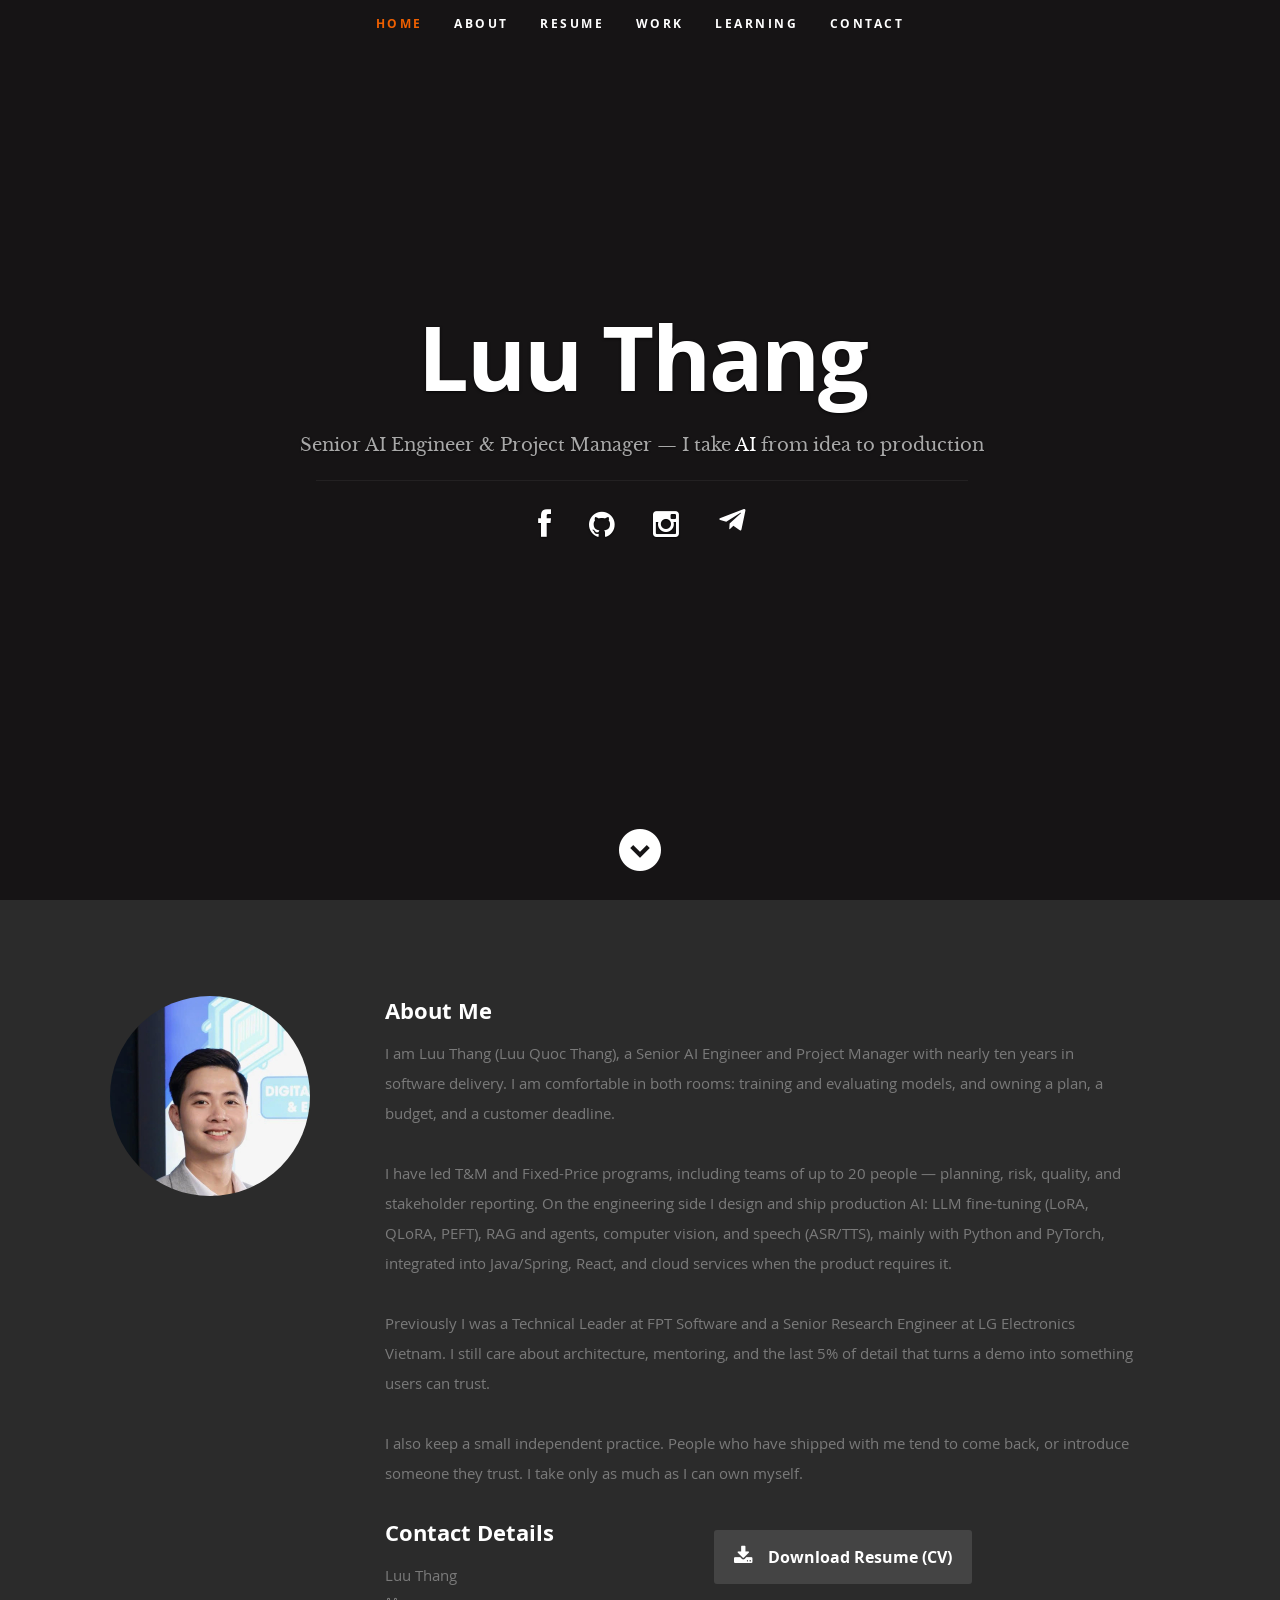
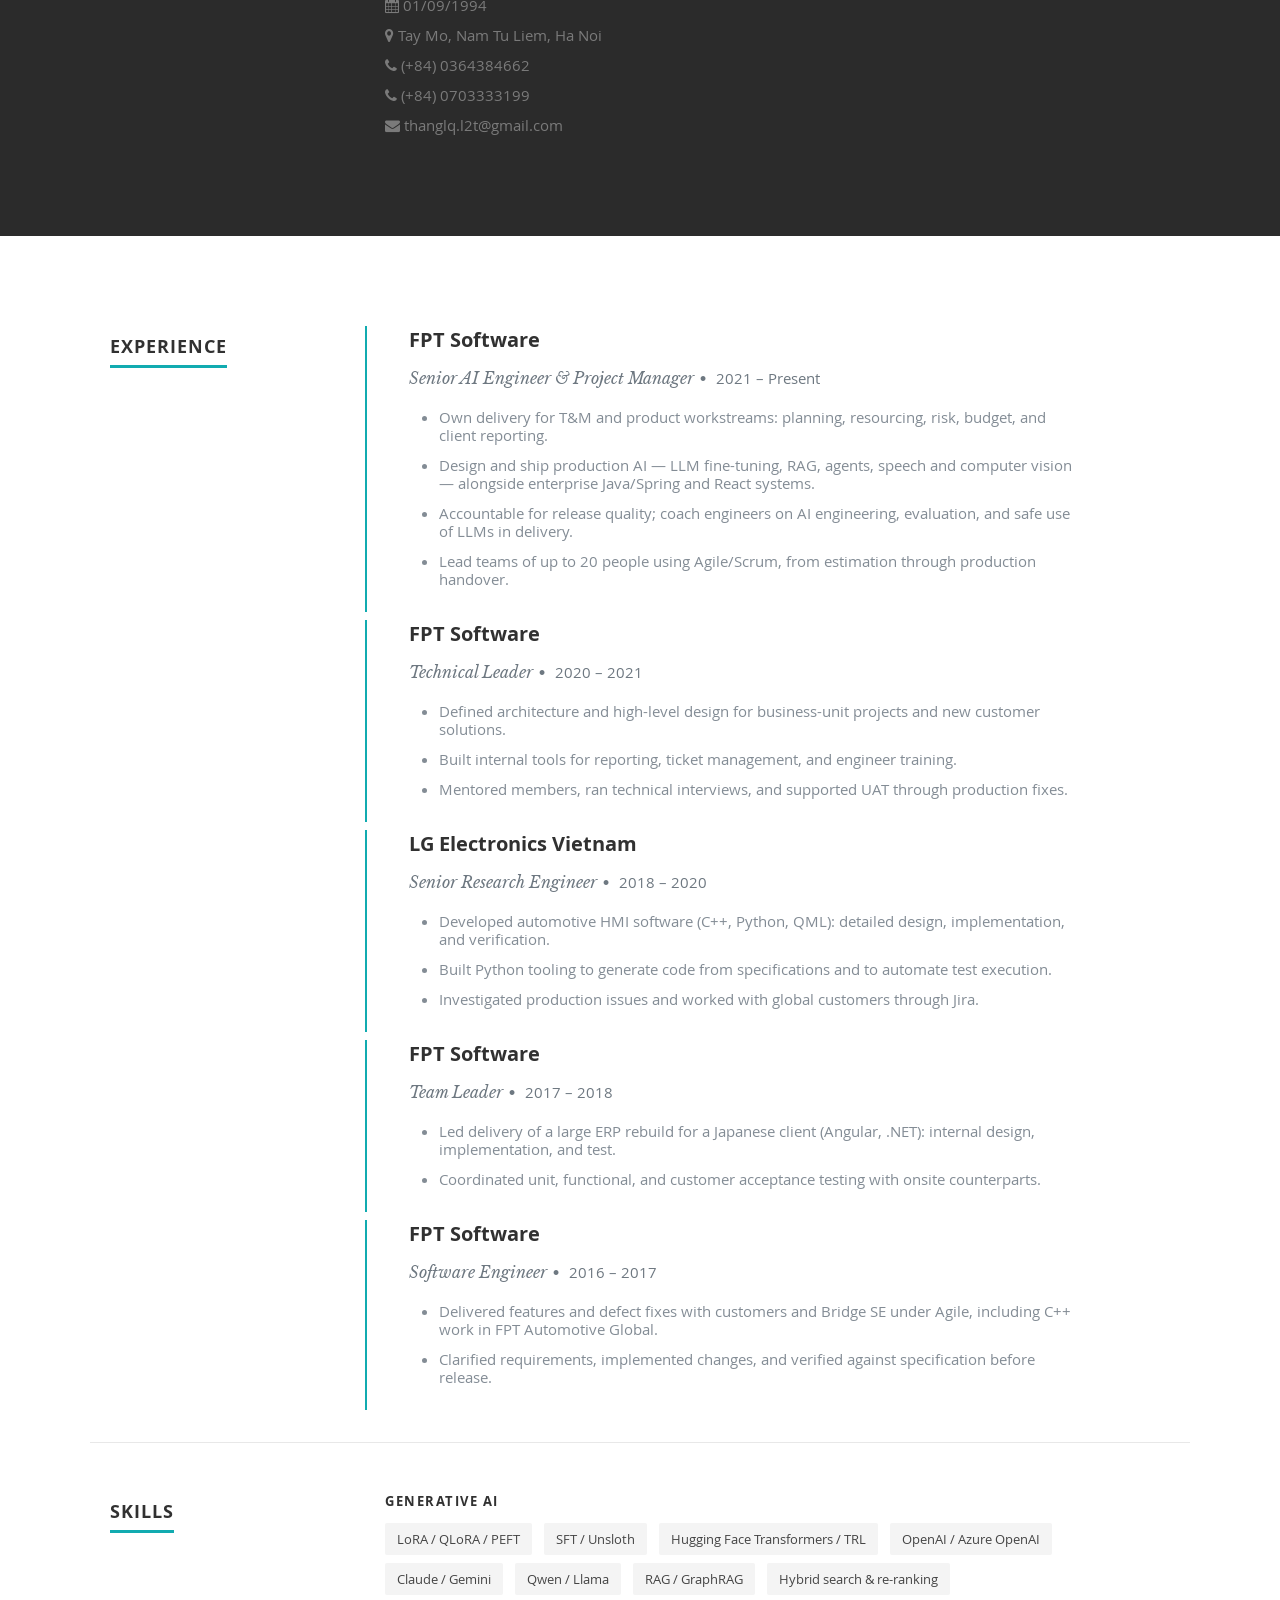
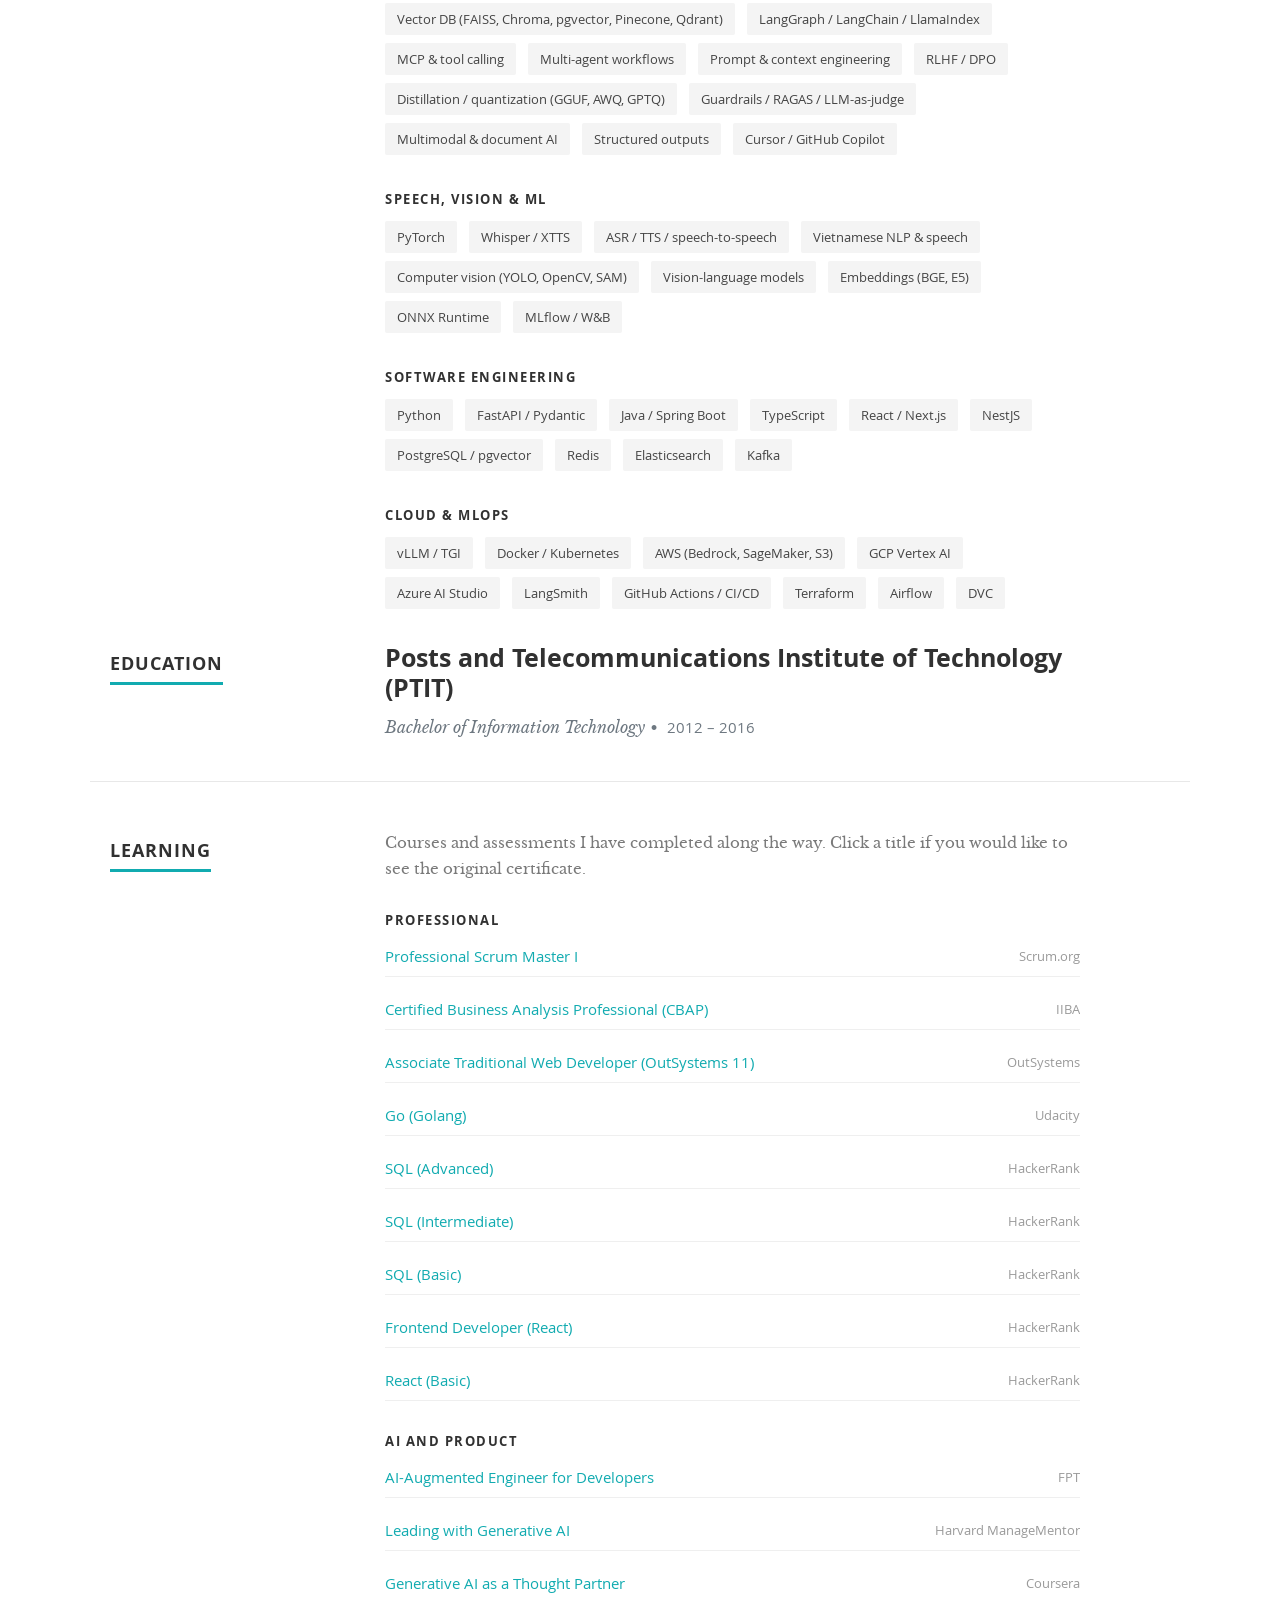
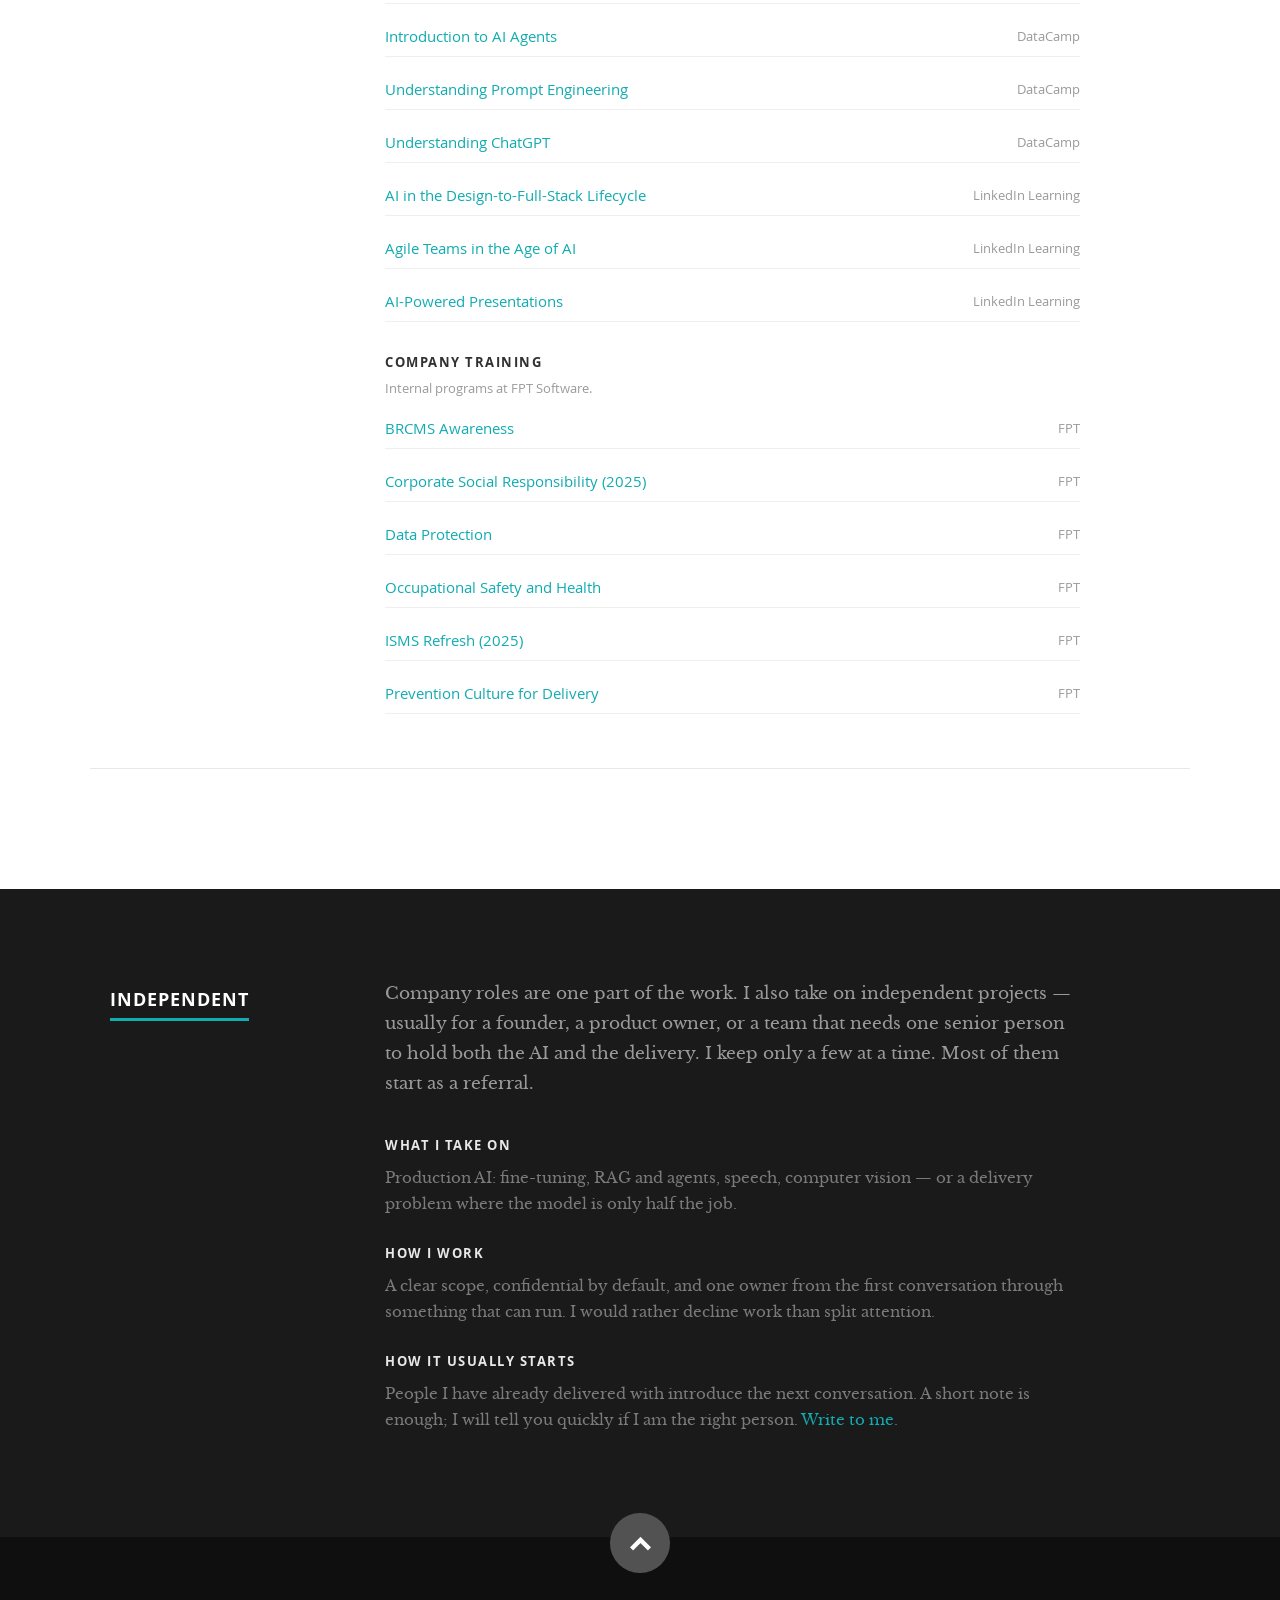
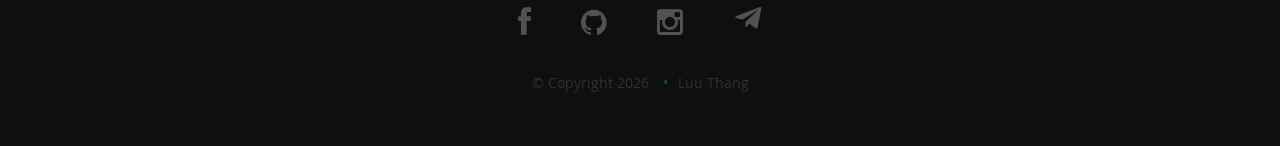
==== commit 5aba0d32: "Add technical SEO so Google and ads can identify Luu Thang clearly. Include Person schema, Open Grap" ====
--- a/index.html
+++ b/index.html
@@ -4,11 +4,36 @@
 <head>
 
    <meta charset="utf-8">
-   <title>Luu Thang | Senior AI Engineer</title>
-   <meta name="description" content="Luu Thang — Senior AI Engineer and Project Manager. Production LLM, RAG, speech and computer vision, with a decade of software delivery.">
+   <title>Luu Thang (Luu Quoc Thang) | Senior AI Engineer</title>
+   <meta name="description" content="Luu Thang (Luu Quoc Thang) — Senior AI Engineer and Project Manager in Ha Noi. LLM, RAG, agents, speech and computer vision. Independent AI work by referral.">
    <meta name="author" content="Luu Thang">
+   <meta name="robots" content="index, follow, max-image-preview:large">
+   <meta name="googlebot" content="index, follow">
+   <meta name="theme-color" content="#1A1A1A">
 
    <meta name="viewport" content="width=device-width, initial-scale=1, maximum-scale=1">
+
+   <link rel="canonical" href="https://luuquocthang.github.io/">
+   <link rel="alternate" hreflang="en" href="https://luuquocthang.github.io/">
+   <link rel="alternate" hreflang="x-default" href="https://luuquocthang.github.io/">
+
+   <meta property="og:type" content="profile">
+   <meta property="og:locale" content="en_US">
+   <meta property="og:site_name" content="Luu Thang">
+   <meta property="og:url" content="https://luuquocthang.github.io/">
+   <meta property="og:title" content="Luu Thang (Luu Quoc Thang) | Senior AI Engineer">
+   <meta property="og:description" content="Senior AI Engineer and Project Manager. Production LLM, RAG, agents, speech and computer vision — plus a small independent practice.">
+   <meta property="og:image" content="https://luuquocthang.github.io/images/og-image.jpg">
+   <meta property="og:image:width" content="1200">
+   <meta property="og:image:height" content="630">
+   <meta property="og:image:alt" content="Luu Thang, Senior AI Engineer and Project Manager">
+   <meta property="profile:first_name" content="Thang">
+   <meta property="profile:last_name" content="Luu">
+
+   <meta name="twitter:card" content="summary_large_image">
+   <meta name="twitter:title" content="Luu Thang (Luu Quoc Thang) | Senior AI Engineer">
+   <meta name="twitter:description" content="Senior AI Engineer and Project Manager. Production LLM, RAG, agents, speech and computer vision.">
+   <meta name="twitter:image" content="https://luuquocthang.github.io/images/og-image.jpg">
 
    <link rel="stylesheet" href="css/default.css">
    <link rel="stylesheet" href="css/layout.css">
@@ -17,7 +42,69 @@
 
    <script src="js/modernizr.js"></script>
 
+   <link rel="icon" href="favicon.png">
    <link rel="shortcut icon" href="favicon.png">
+   <link rel="apple-touch-icon" href="apple-touch-icon.png">
+
+   <script type="application/ld+json">
+   {
+      "@context": "https://schema.org",
+      "@graph": [
+         {
+            "@type": "WebSite",
+            "@id": "https://luuquocthang.github.io/#website",
+            "url": "https://luuquocthang.github.io/",
+            "name": "Luu Thang",
+            "alternateName": ["Luu Quoc Thang", "Lưu Quốc Thắng", "Thang Luu"],
+            "inLanguage": "en",
+            "publisher": { "@id": "https://luuquocthang.github.io/#person" }
+         },
+         {
+            "@type": "Person",
+            "@id": "https://luuquocthang.github.io/#person",
+            "name": "Luu Thang",
+            "alternateName": ["Luu Quoc Thang", "Lưu Quốc Thắng", "Thang Luu"],
+            "url": "https://luuquocthang.github.io/",
+            "image": "https://luuquocthang.github.io/images/profilepic.JPG",
+            "jobTitle": "Senior AI Engineer & Project Manager",
+            "description": "Senior AI Engineer and Project Manager in Ha Noi. Production LLM, RAG, agents, speech and computer vision, with independent project work by referral.",
+            "email": "mailto:thanglq.l2t@gmail.com",
+            "telephone": ["+84-36-438-4662", "+84-70-333-3199"],
+            "address": {
+               "@type": "PostalAddress",
+               "addressLocality": "Nam Tu Liem",
+               "addressRegion": "Ha Noi",
+               "addressCountry": "VN"
+            },
+            "worksFor": {
+               "@type": "Organization",
+               "name": "FPT Software"
+            },
+            "alumniOf": {
+               "@type": "CollegeOrUniversity",
+               "name": "Posts and Telecommunications Institute of Technology"
+            },
+            "knowsAbout": ["Artificial Intelligence", "Large Language Models", "RAG", "Speech AI", "Computer Vision", "Project Management"],
+            "sameAs": [
+               "https://github.com/luuquocthang",
+               "https://www.facebook.com/thang.l2t",
+               "https://www.instagram.com/luuquocthang19/",
+               "https://t.me/+84364384662"
+            ]
+         },
+         {
+            "@type": "ProfilePage",
+            "@id": "https://luuquocthang.github.io/#webpage",
+            "url": "https://luuquocthang.github.io/",
+            "name": "Luu Thang (Luu Quoc Thang) | Senior AI Engineer",
+            "isPartOf": { "@id": "https://luuquocthang.github.io/#website" },
+            "about": { "@id": "https://luuquocthang.github.io/#person" },
+            "mainEntity": { "@id": "https://luuquocthang.github.io/#person" },
+            "inLanguage": "en"
+         }
+      ]
+   }
+   </script>
 
 </head>
 
@@ -43,10 +130,10 @@
             <h3>Senior AI Engineer &amp; Project Manager — I take <span>AI</span> from idea to production</h3>
             <hr />
             <ul class="social">
-               <li><a href="https://www.facebook.com/thang.l2t"><i class="fa fa-facebook"></i></a></li>
-               <li><a href="https://github.com/luuquocthang"><i class="fa fa-github"></i></a></li>
-               <li><a href="https://www.instagram.com/luuquocthang19/"><i class="fa fa-instagram"></i></a></li>
-               <li><a href="https://t.me/+84364384662"><i class="fa fa-telegram"></i></a></li>
+               <li><a href="https://www.facebook.com/thang.l2t" rel="me" aria-label="Facebook"><i class="fa fa-facebook"></i></a></li>
+               <li><a href="https://github.com/luuquocthang" rel="me" aria-label="GitHub"><i class="fa fa-github"></i></a></li>
+               <li><a href="https://www.instagram.com/luuquocthang19/" rel="me" aria-label="Instagram"><i class="fa fa-instagram"></i></a></li>
+               <li><a href="https://t.me/+84364384662" rel="me" aria-label="Telegram"><i class="fa fa-telegram"></i></a></li>
             </ul>
          </div>
       </div>
@@ -62,7 +149,7 @@
 
          <div class="three columns">
 
-            <img class="profile-pic" src="images/profilepic.JPG" alt="Luu Thang" />
+            <img class="profile-pic" src="images/profilepic.JPG" width="200" height="200" alt="Luu Thang (Luu Quoc Thang), Senior AI Engineer" />
 
          </div>
 
@@ -70,7 +157,7 @@
 
             <h2>About Me</h2>
             <p>
-               I am Luu Thang, a Senior AI Engineer and Project Manager with nearly ten years in software delivery.
+               I am Luu Thang (Luu Quoc Thang), a Senior AI Engineer and Project Manager with nearly ten years in software delivery.
                I am comfortable in both rooms: training and evaluating models, and owning a plan, a budget, and a customer deadline.
             </p>
             <p>
@@ -363,10 +450,10 @@
       <div class="row">
          <div class="twelve columns">
             <ul class="social-links">
-               <li><a href="https://www.facebook.com/thang.l2t"><i class="fa fa-facebook"></i></a></li>
-               <li><a href="https://github.com/luuquocthang"><i class="fa fa-github"></i></a></li>
-               <li><a href="https://www.instagram.com/luuquocthang19/"><i class="fa fa-instagram"></i></a></li>
-               <li><a href="https://t.me/+84364384662"><i class="fa fa-telegram"></i></a></li>
+               <li><a href="https://www.facebook.com/thang.l2t" rel="me" aria-label="Facebook"><i class="fa fa-facebook"></i></a></li>
+               <li><a href="https://github.com/luuquocthang" rel="me" aria-label="GitHub"><i class="fa fa-github"></i></a></li>
+               <li><a href="https://www.instagram.com/luuquocthang19/" rel="me" aria-label="Instagram"><i class="fa fa-instagram"></i></a></li>
+               <li><a href="https://t.me/+84364384662" rel="me" aria-label="Telegram"><i class="fa fa-telegram"></i></a></li>
             </ul>
             <ul class="copyright">
                <li>&copy; Copyright 2026</li>
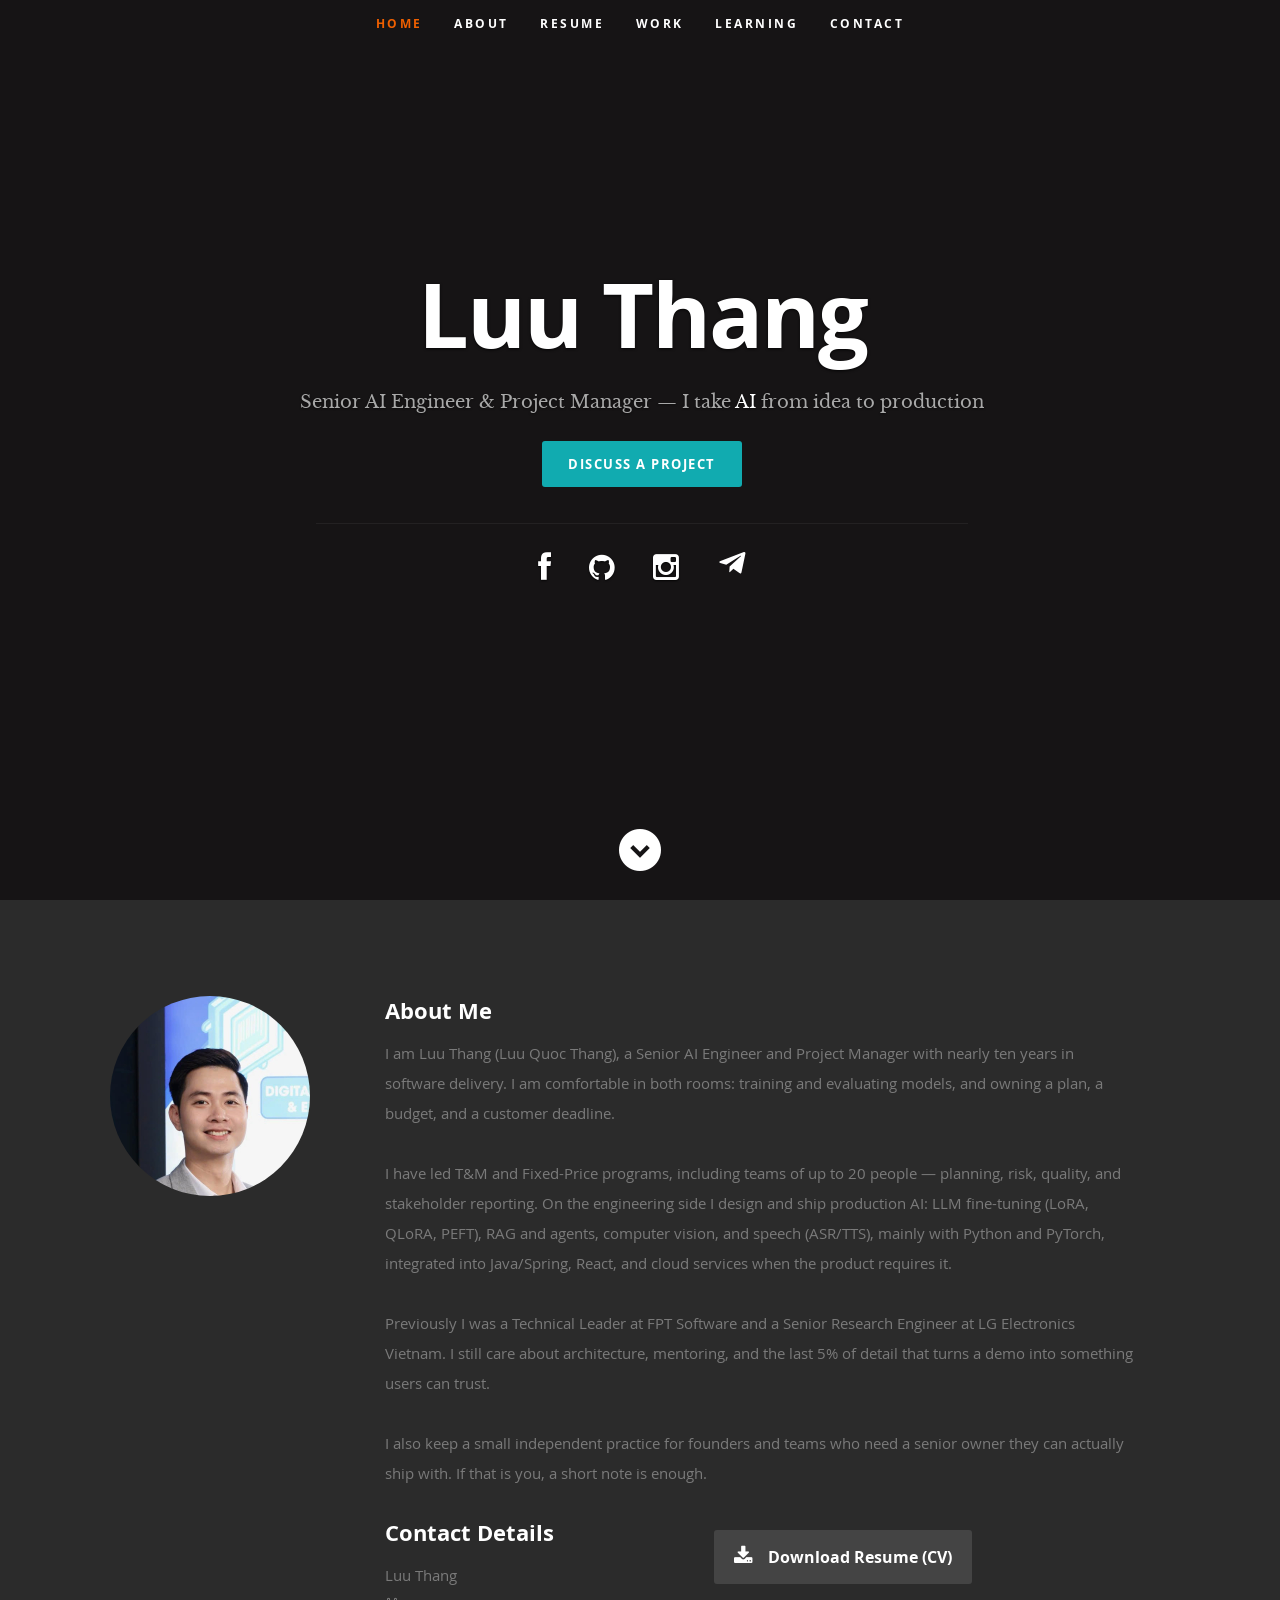
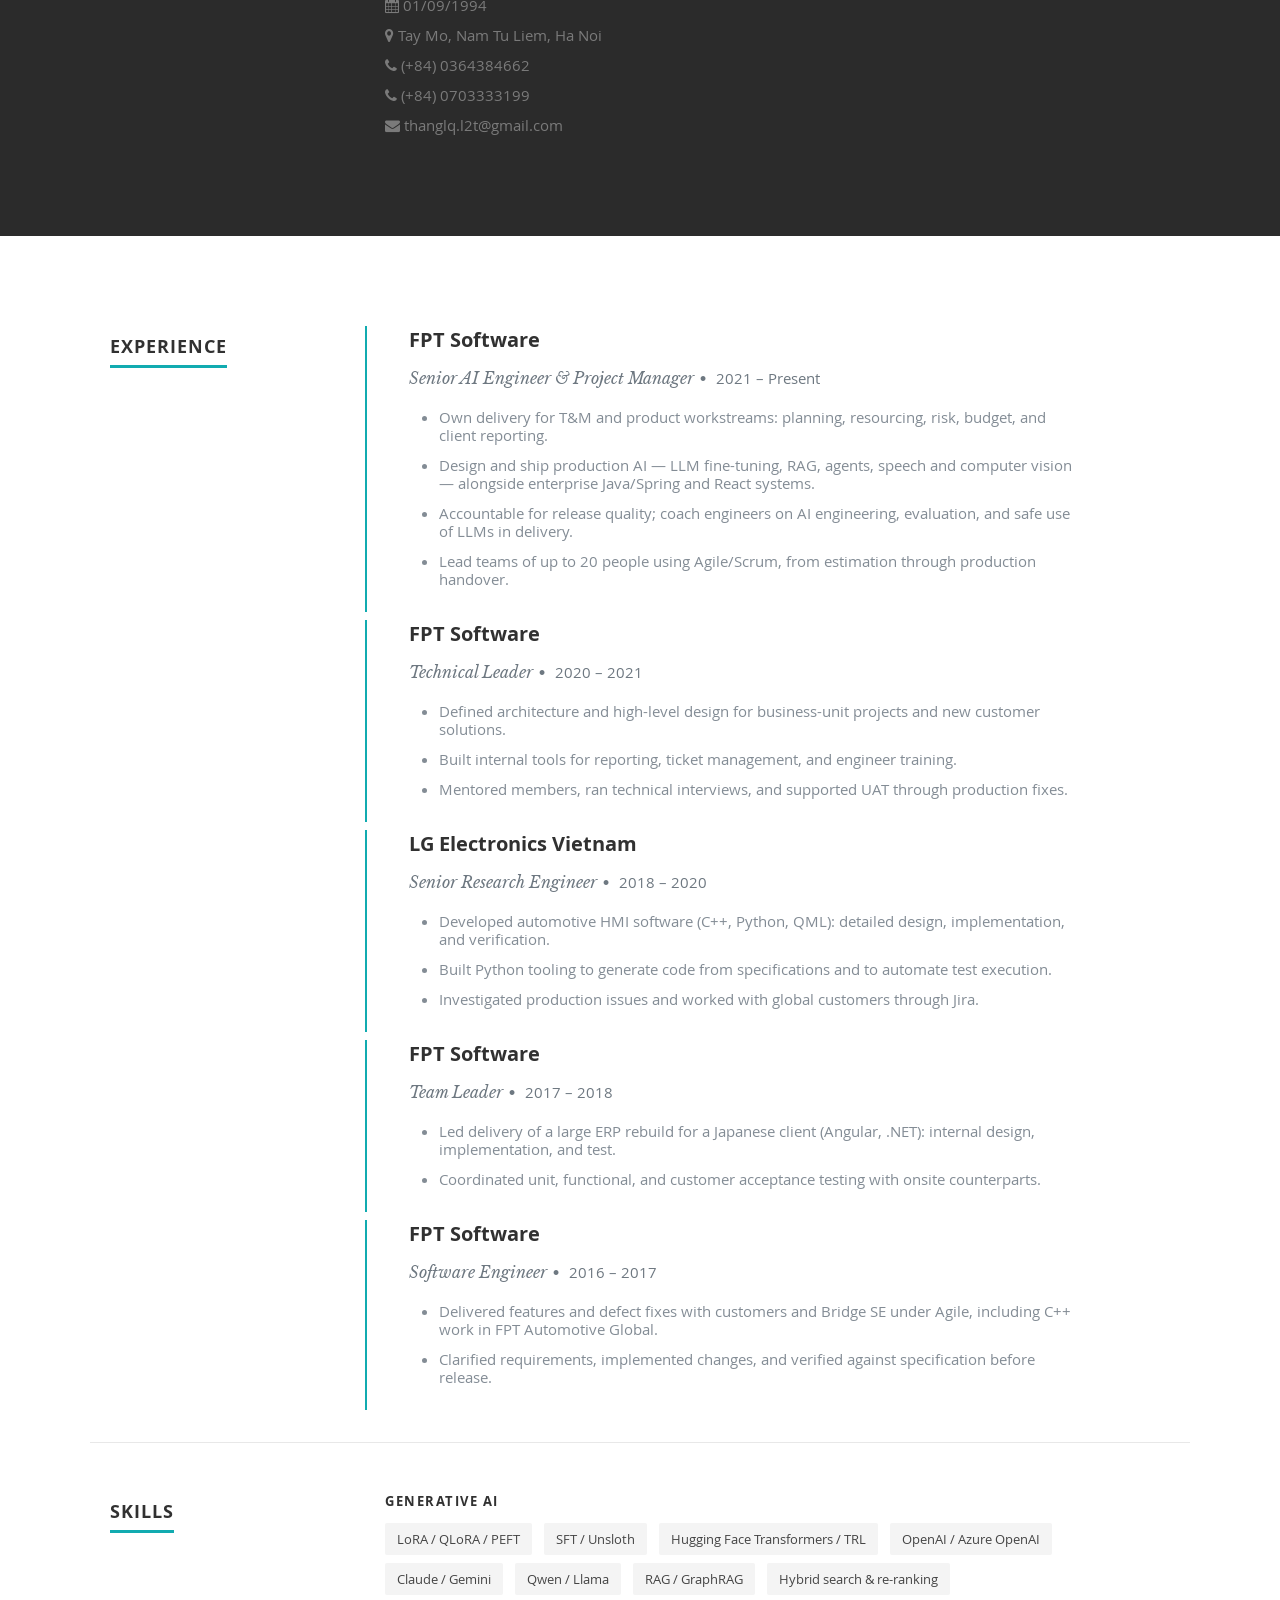
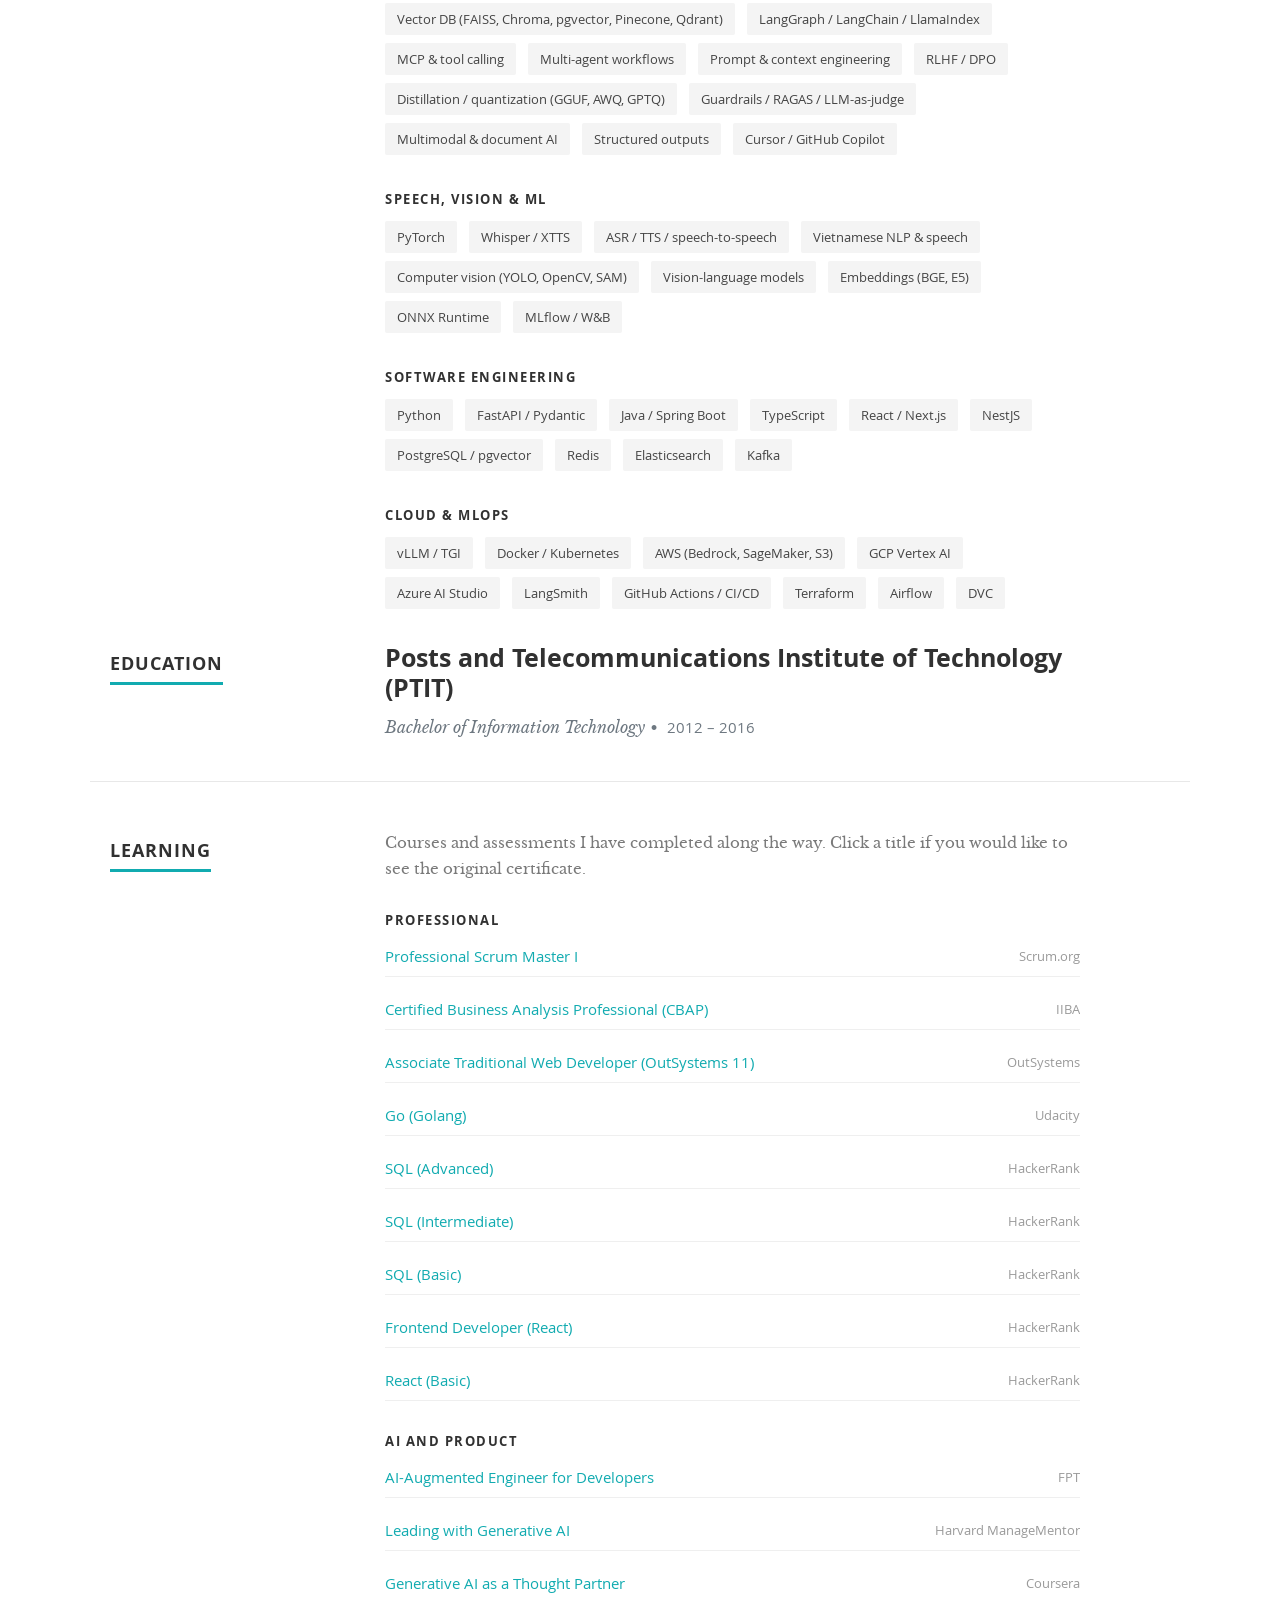
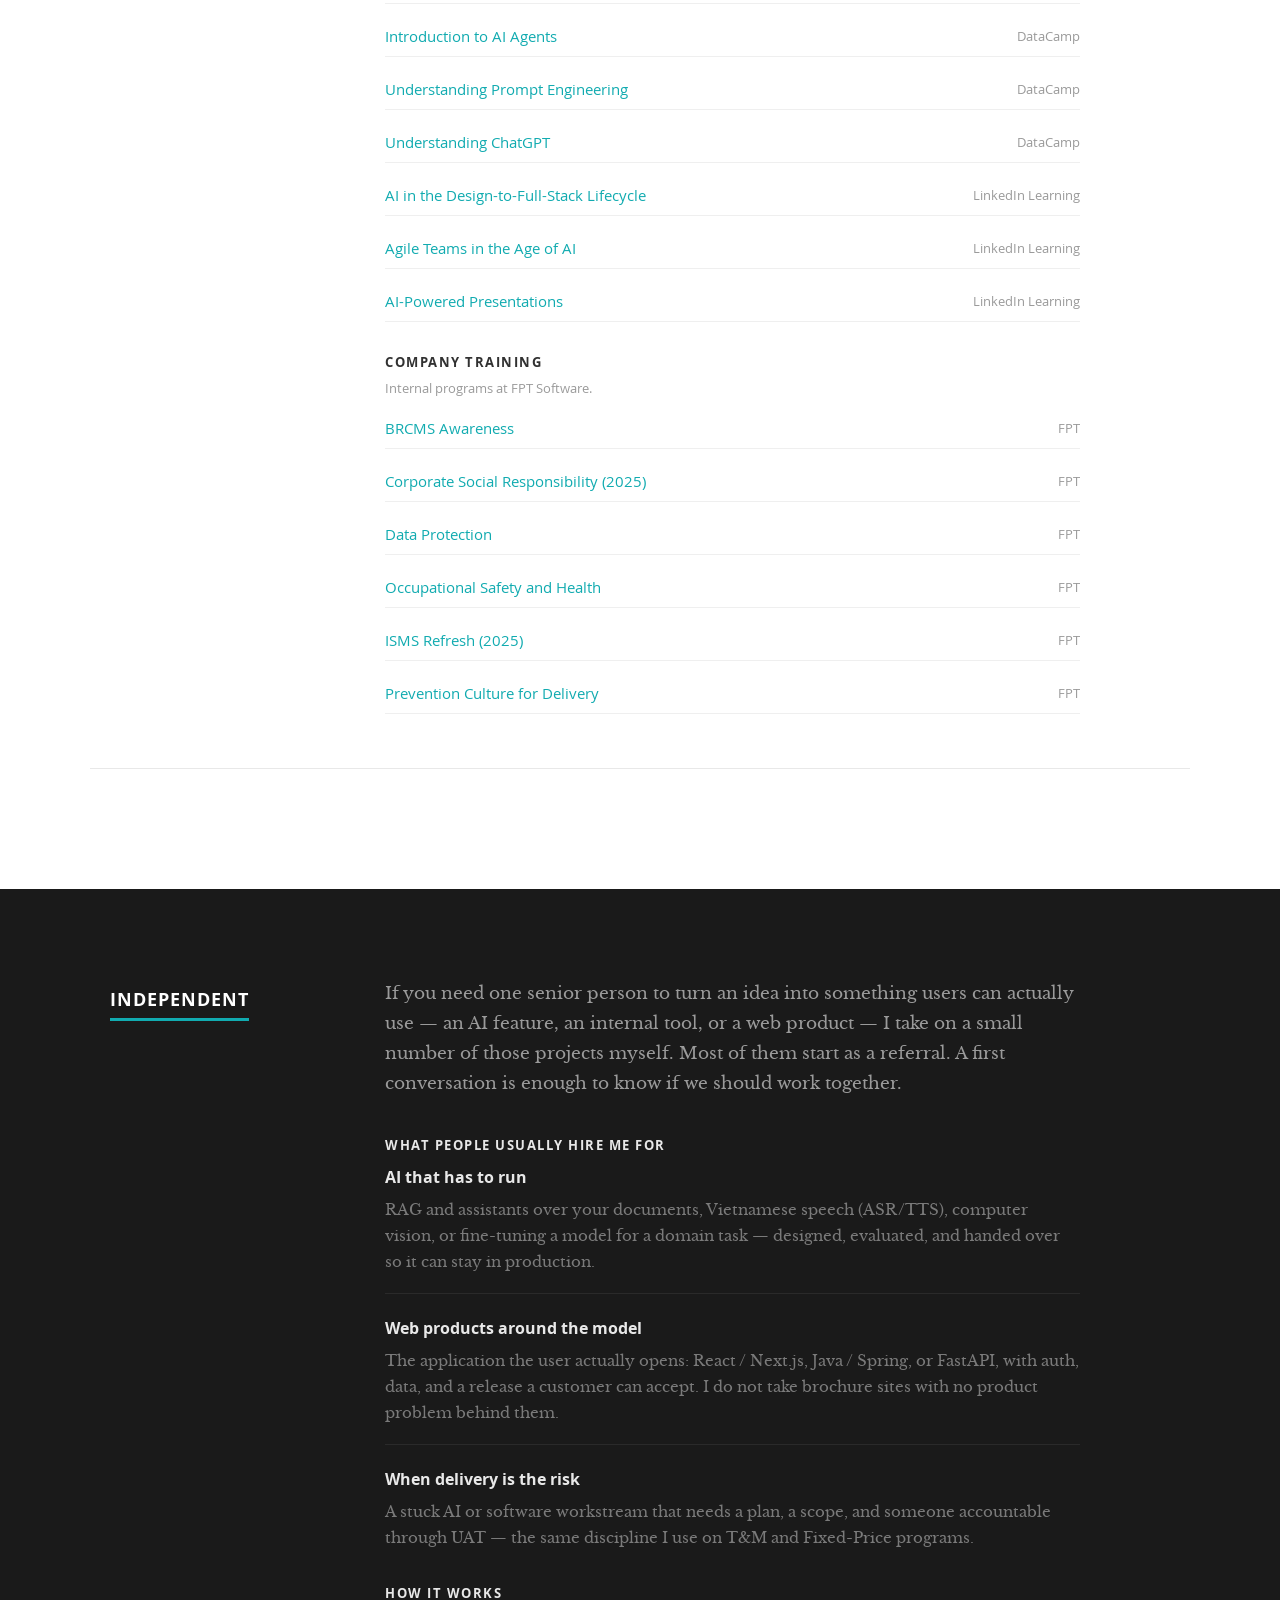
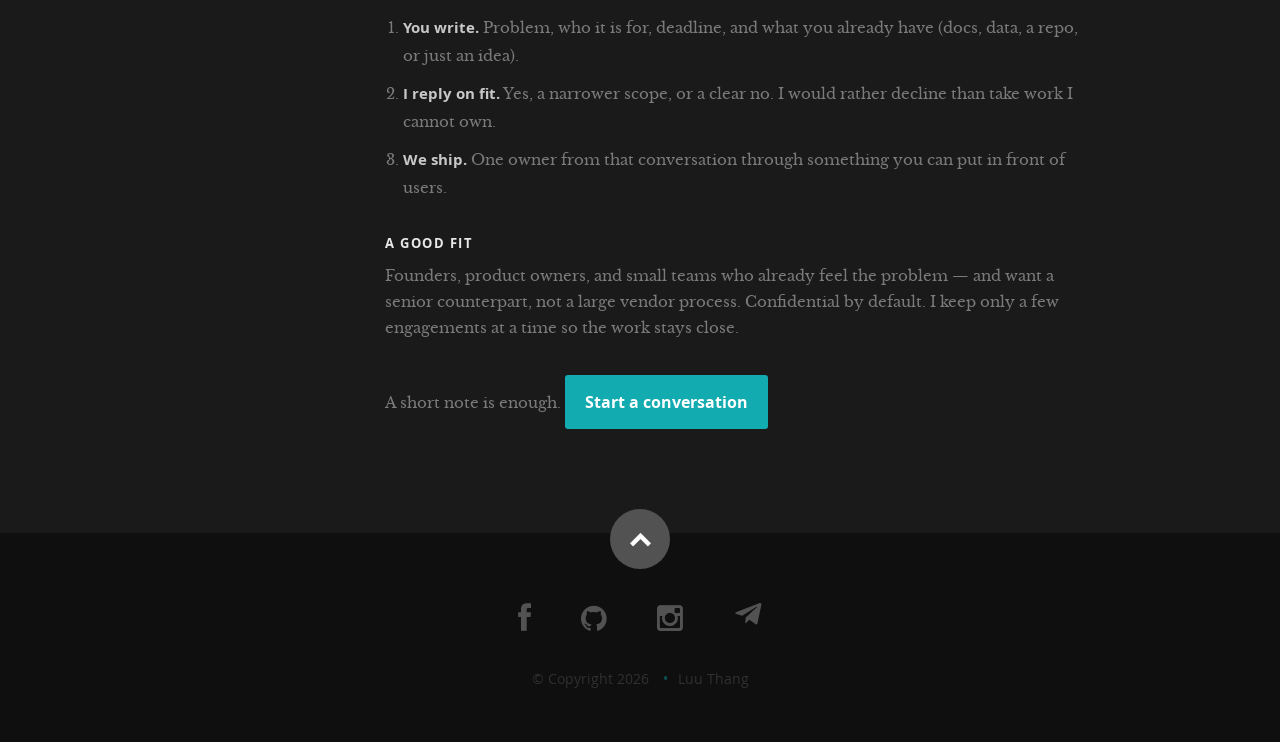
==== commit 7d8c1800: "Make independent work easier to hire: a clear offer, a simple process, and a project CTA. Spell out " ====
--- a/index.html
+++ b/index.html
@@ -128,6 +128,9 @@
          <div class="banner-text">
             <h1 class="responsive-headline">Luu Thang</h1>
             <h3>Senior AI Engineer &amp; Project Manager — I take <span>AI</span> from idea to production</h3>
+            <p class="banner-cta">
+               <a href="#contact-modal" class="button contact-popup">Discuss a project</a>
+            </p>
             <hr />
             <ul class="social">
                <li><a href="https://www.facebook.com/thang.l2t" rel="me" aria-label="Facebook"><i class="fa fa-facebook"></i></a></li>
@@ -171,8 +174,8 @@
                I still care about architecture, mentoring, and the last 5% of detail that turns a demo into something users can trust.
             </p>
             <p>
-               I also keep a small independent practice. People who have shipped with me tend to come back, or introduce someone
-               they trust. I take only as much as I can own myself.
+               I also keep a small independent practice for founders and teams who need a senior owner they can
+               actually ship with. If that is you, a short note is enough.
             </p>
 
             <div class="row">
@@ -374,25 +377,53 @@
          </div>
          <div class="nine columns main-col">
             <p class="engagements-lead">
-               Company roles are one part of the work. I also take on independent projects — usually for a founder,
-               a product owner, or a team that needs one senior person to hold both the AI and the delivery.
-               I keep only a few at a time. Most of them start as a referral.
-            </p>
-            <h4>What I take on</h4>
+               If you need one senior person to turn an idea into something users can actually use — an AI feature,
+               an internal tool, or a web product — I take on a small number of those projects myself.
+               Most of them start as a referral. A first conversation is enough to know if we should work together.
+            </p>
+
+            <h4>What people usually hire me for</h4>
+            <div class="work-offers">
+               <div class="work-offer">
+                  <h5>AI that has to run</h5>
+                  <p>
+                     RAG and assistants over your documents, Vietnamese speech (ASR/TTS), computer vision,
+                     or fine-tuning a model for a domain task — designed, evaluated, and handed over so it can stay in production.
+                  </p>
+               </div>
+               <div class="work-offer">
+                  <h5>Web products around the model</h5>
+                  <p>
+                     The application the user actually opens: React / Next.js, Java / Spring, or FastAPI,
+                     with auth, data, and a release a customer can accept. I do not take brochure sites
+                     with no product problem behind them.
+                  </p>
+               </div>
+               <div class="work-offer">
+                  <h5>When delivery is the risk</h5>
+                  <p>
+                     A stuck AI or software workstream that needs a plan, a scope, and someone accountable
+                     through UAT — the same discipline I use on T&amp;M and Fixed-Price programs.
+                  </p>
+               </div>
+            </div>
+
+            <h4>How it works</h4>
+            <ol class="work-steps">
+               <li><strong>You write.</strong> Problem, who it is for, deadline, and what you already have (docs, data, a repo, or just an idea).</li>
+               <li><strong>I reply on fit.</strong> Yes, a narrower scope, or a clear no. I would rather decline than take work I cannot own.</li>
+               <li><strong>We ship.</strong> One owner from that conversation through something you can put in front of users.</li>
+            </ol>
+
+            <h4>A good fit</h4>
             <p>
-               Production AI: fine-tuning, RAG and agents, speech, computer vision — or a delivery problem where
-               the model is only half the job.
-            </p>
-            <h4>How I work</h4>
+               Founders, product owners, and small teams who already feel the problem — and want a senior counterpart,
+               not a large vendor process. Confidential by default. I keep only a few engagements at a time
+               so the work stays close.
+            </p>
             <p>
-               A clear scope, confidential by default, and one owner from the first conversation through something
-               that can run. I would rather decline work than split attention.
-            </p>
-            <h4>How it usually starts</h4>
-            <p>
-               People I have already delivered with introduce the next conversation. A short note is enough;
-               I will tell you quickly if I am the right person.
-               <a href="#contact-modal" class="contact-popup">Write to me</a>.
+               A short note is enough.
+               <a href="#contact-modal" class="button contact-popup">Start a conversation</a>
             </p>
          </div>
       </div>
@@ -401,7 +432,7 @@
    <div id="contact-modal" class="popup-modal mfp-hide">
       <div class="contact-modal-inner">
          <h3>Get in touch</h3>
-         <p>Company work or an independent project — a short note is enough. I will reply by email.</p>
+         <p>Send the problem, who it is for, and your deadline. I will reply by email and tell you if I am the right person.</p>
          <p class="address">
             Luu Thang · Tay Mo, Nam Tu Liem, Ha Noi<br>
             (+84) 0364384662 · thanglq.l2t@gmail.com
@@ -426,7 +457,7 @@
                </div>
                <div>
                   <label for="contactMessage">Message <span class="required">*</span></label>
-                  <textarea cols="50" rows="5" id="contactMessage" name="message" required></textarea>
+                  <textarea cols="50" rows="5" id="contactMessage" name="message" placeholder="What do you need built, for whom, and by when?" required></textarea>
                </div>
                <div style="display:none" aria-hidden="true">
                   <input type="checkbox" name="botcheck" tabindex="-1" autocomplete="off">
--- a/css/layout.css
+++ b/css/layout.css
@@ -81,6 +81,22 @@
    border-color: #2F2D2E;
    border-color: rgba(150, 150, 150, .1);
 }
+header .banner-cta {
+   margin: 22px 0 8px 0;
+}
+header .banner-cta .button {
+   background: #11ABB0;
+   color: #fff;
+   border: none;
+   font: 13px/18px 'opensans-bold', sans-serif;
+   letter-spacing: 1.5px;
+   text-transform: uppercase;
+   padding: 14px 26px;
+}
+header .banner-cta .button:hover {
+   background: #fff;
+   color: #111;
+}
 
 /* header social links */
 header .social {
@@ -291,6 +307,49 @@
 #engagements a:hover,
 #engagements a:focus {
    color: #fff;
+}
+#engagements .work-offers {
+   margin: 6px 0 32px;
+}
+#engagements .work-offer {
+   margin-bottom: 22px;
+   padding-bottom: 18px;
+   border-bottom: 1px solid #2A2A2A;
+}
+#engagements .work-offer:last-child {
+   border-bottom: none;
+   padding-bottom: 0;
+}
+#engagements .work-offer h5 {
+   font: 16px/24px 'opensans-bold', sans-serif;
+   color: #E8E8E8;
+   margin: 0 0 8px;
+}
+#engagements .work-offer p {
+   margin-bottom: 0;
+}
+#engagements .work-steps {
+   margin: 6px 0 32px 18px;
+   padding: 0;
+   color: #7A7A7A;
+}
+#engagements .work-steps li {
+   font: 15px/26px 'librebaskerville-regular', serif;
+   margin-bottom: 10px;
+}
+#engagements .work-steps strong {
+   color: #C8C8C8;
+   font-family: 'opensans-bold', sans-serif;
+   font-weight: normal;
+}
+#engagements .button {
+   margin: 8px 0 0;
+   background: #11ABB0;
+   color: #fff;
+}
+#engagements .button:hover {
+   background: #fff;
+   color: #111;
 }
 
 
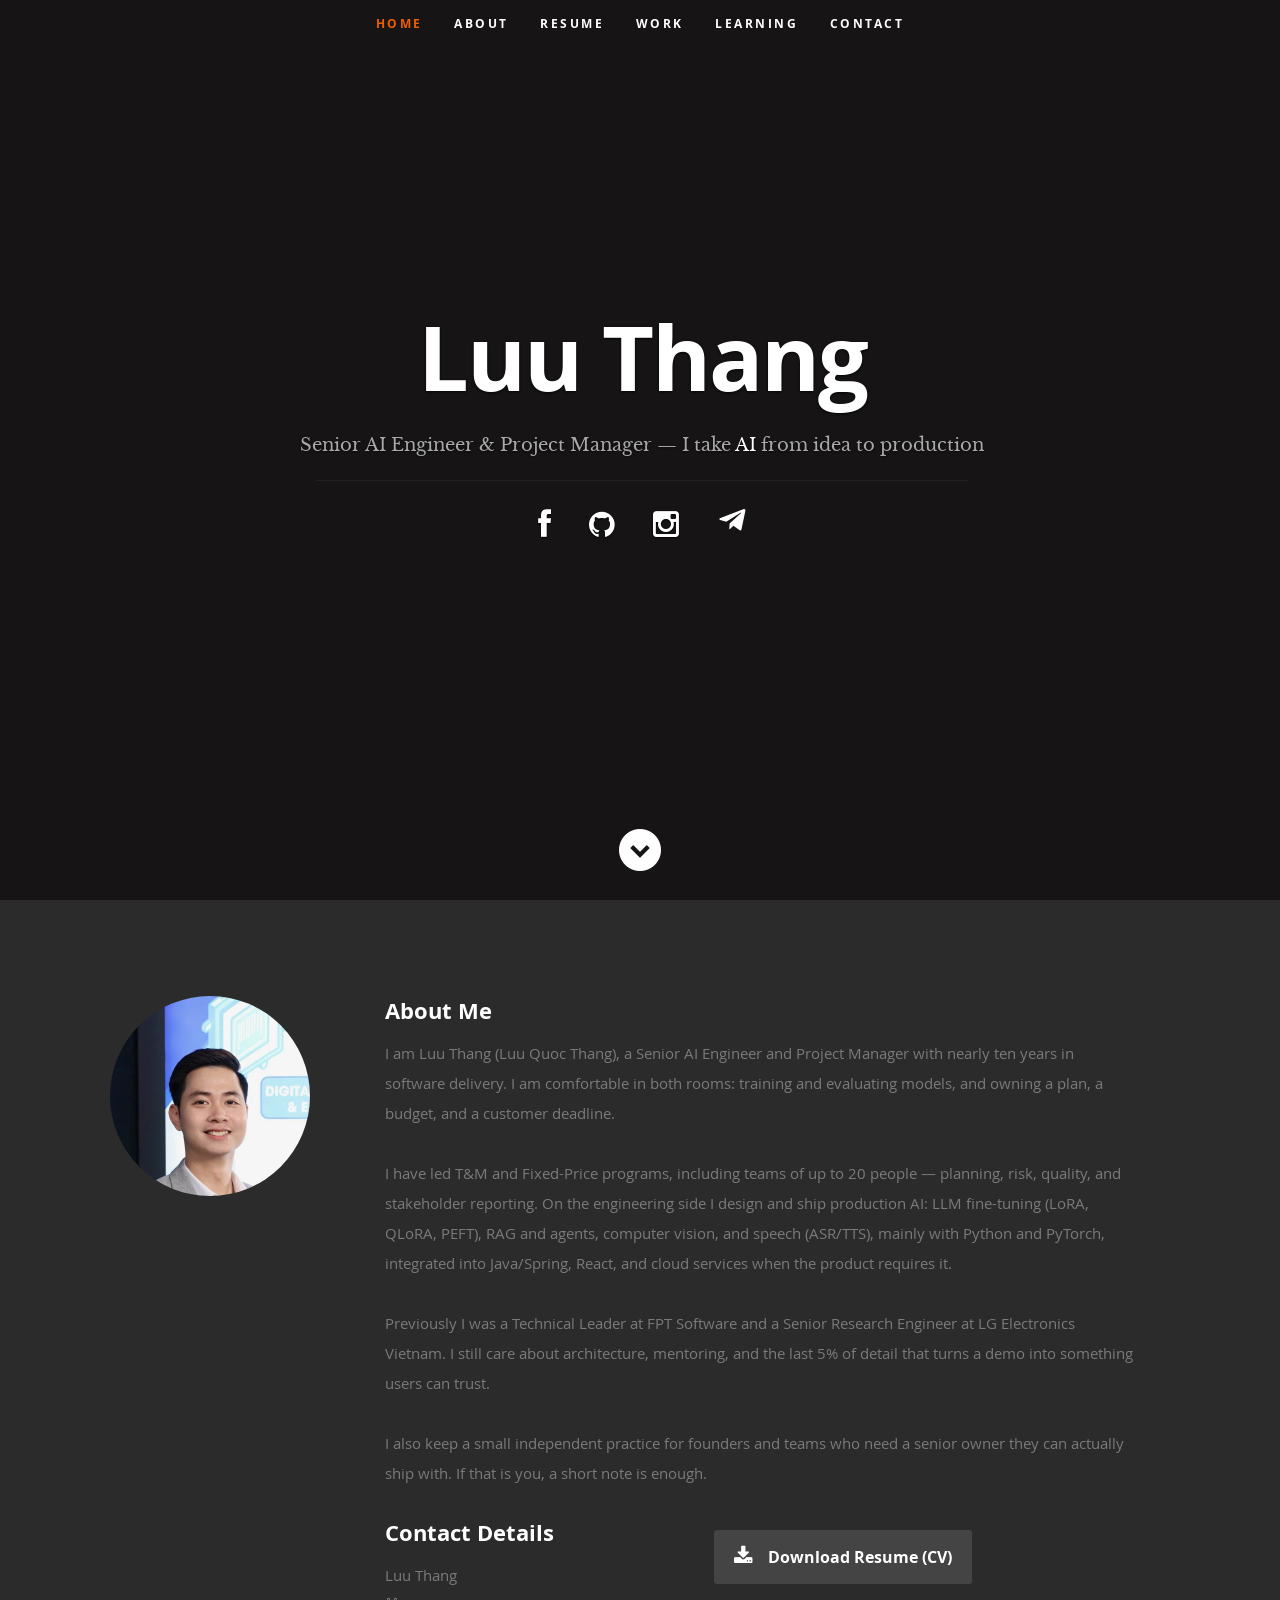
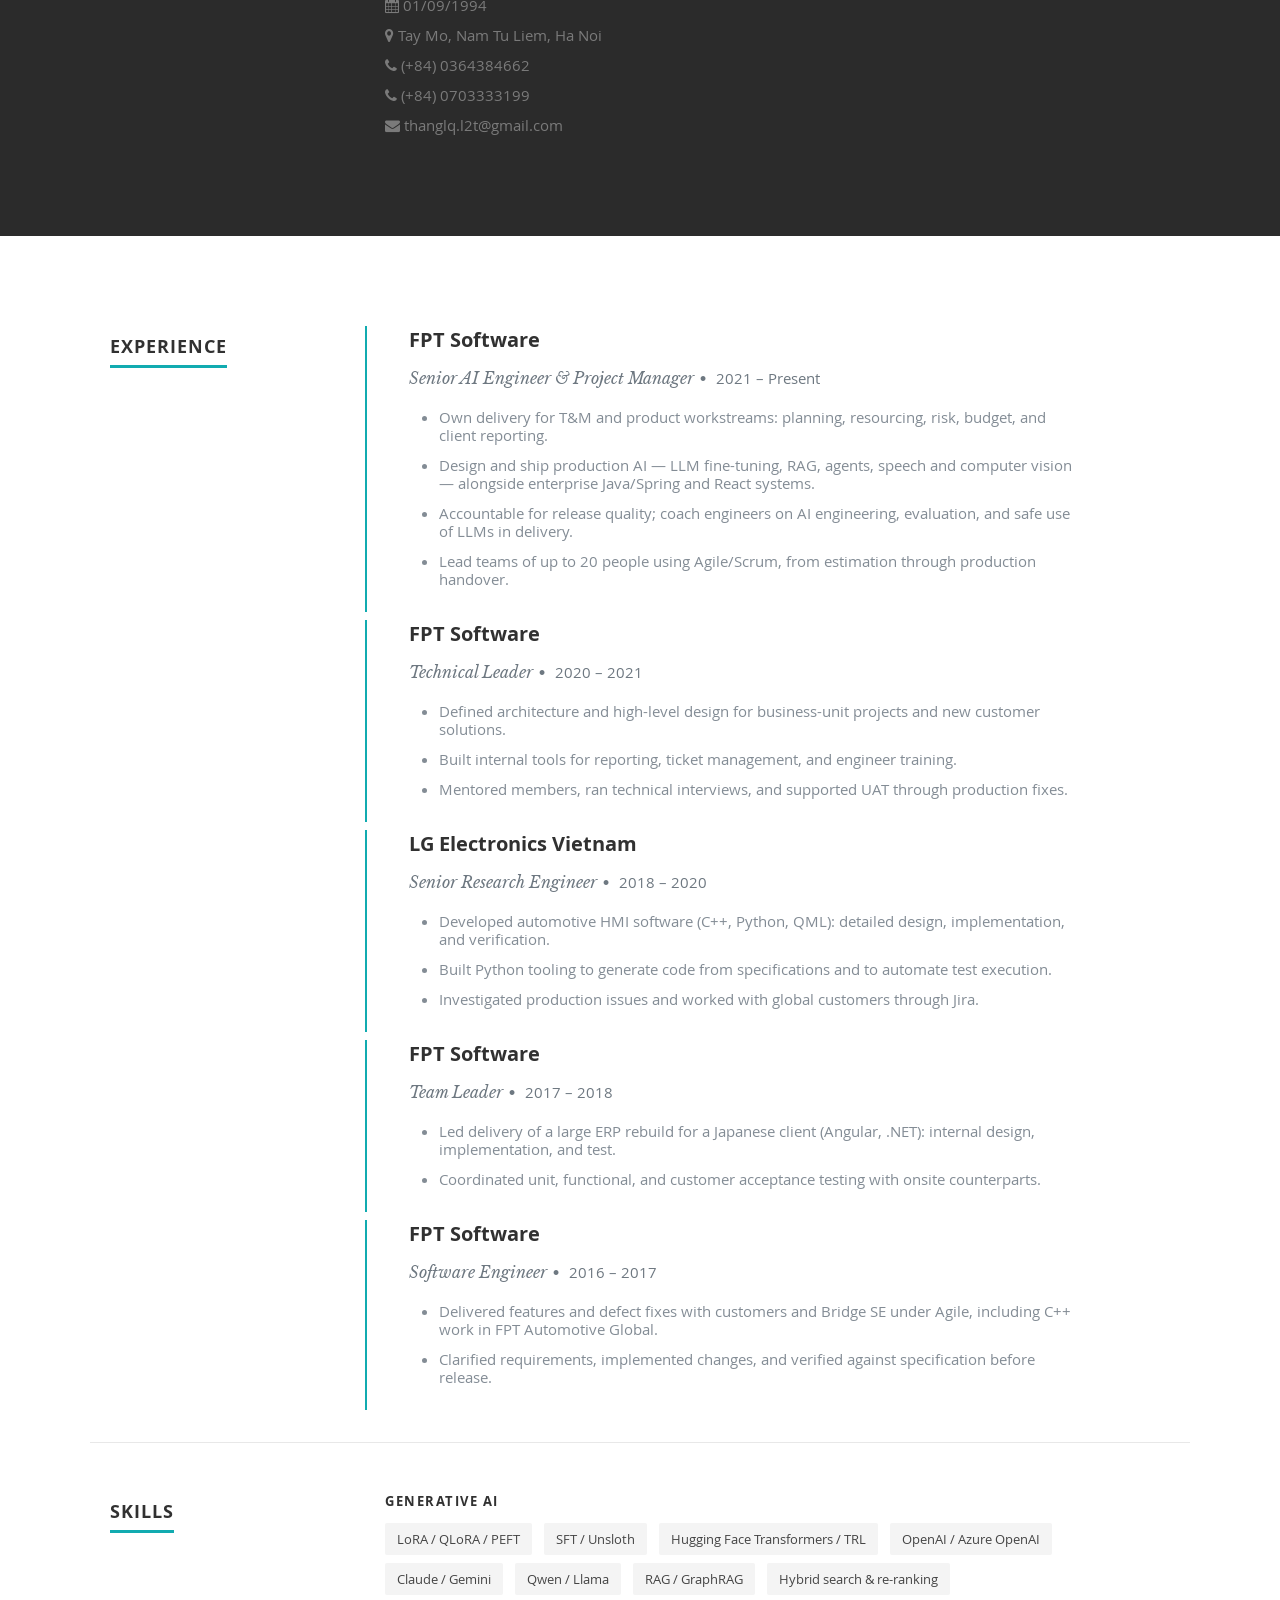
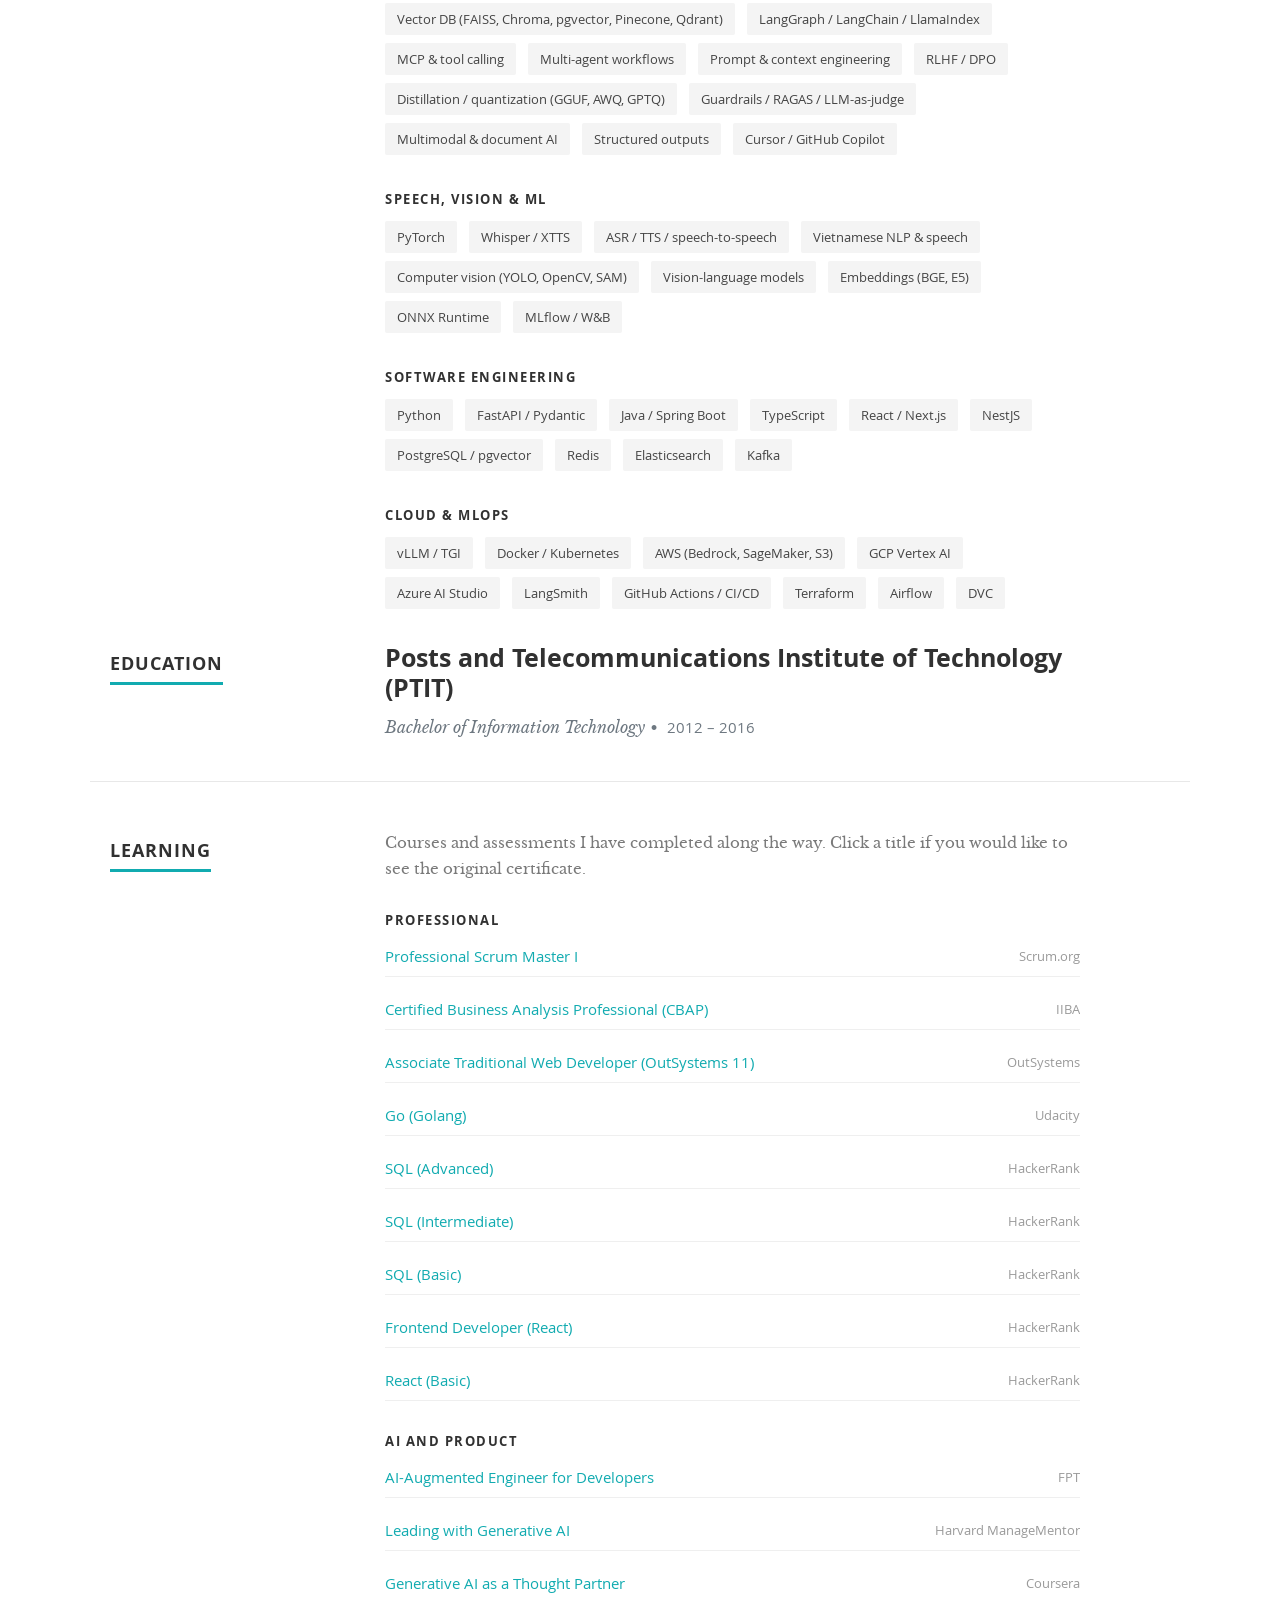
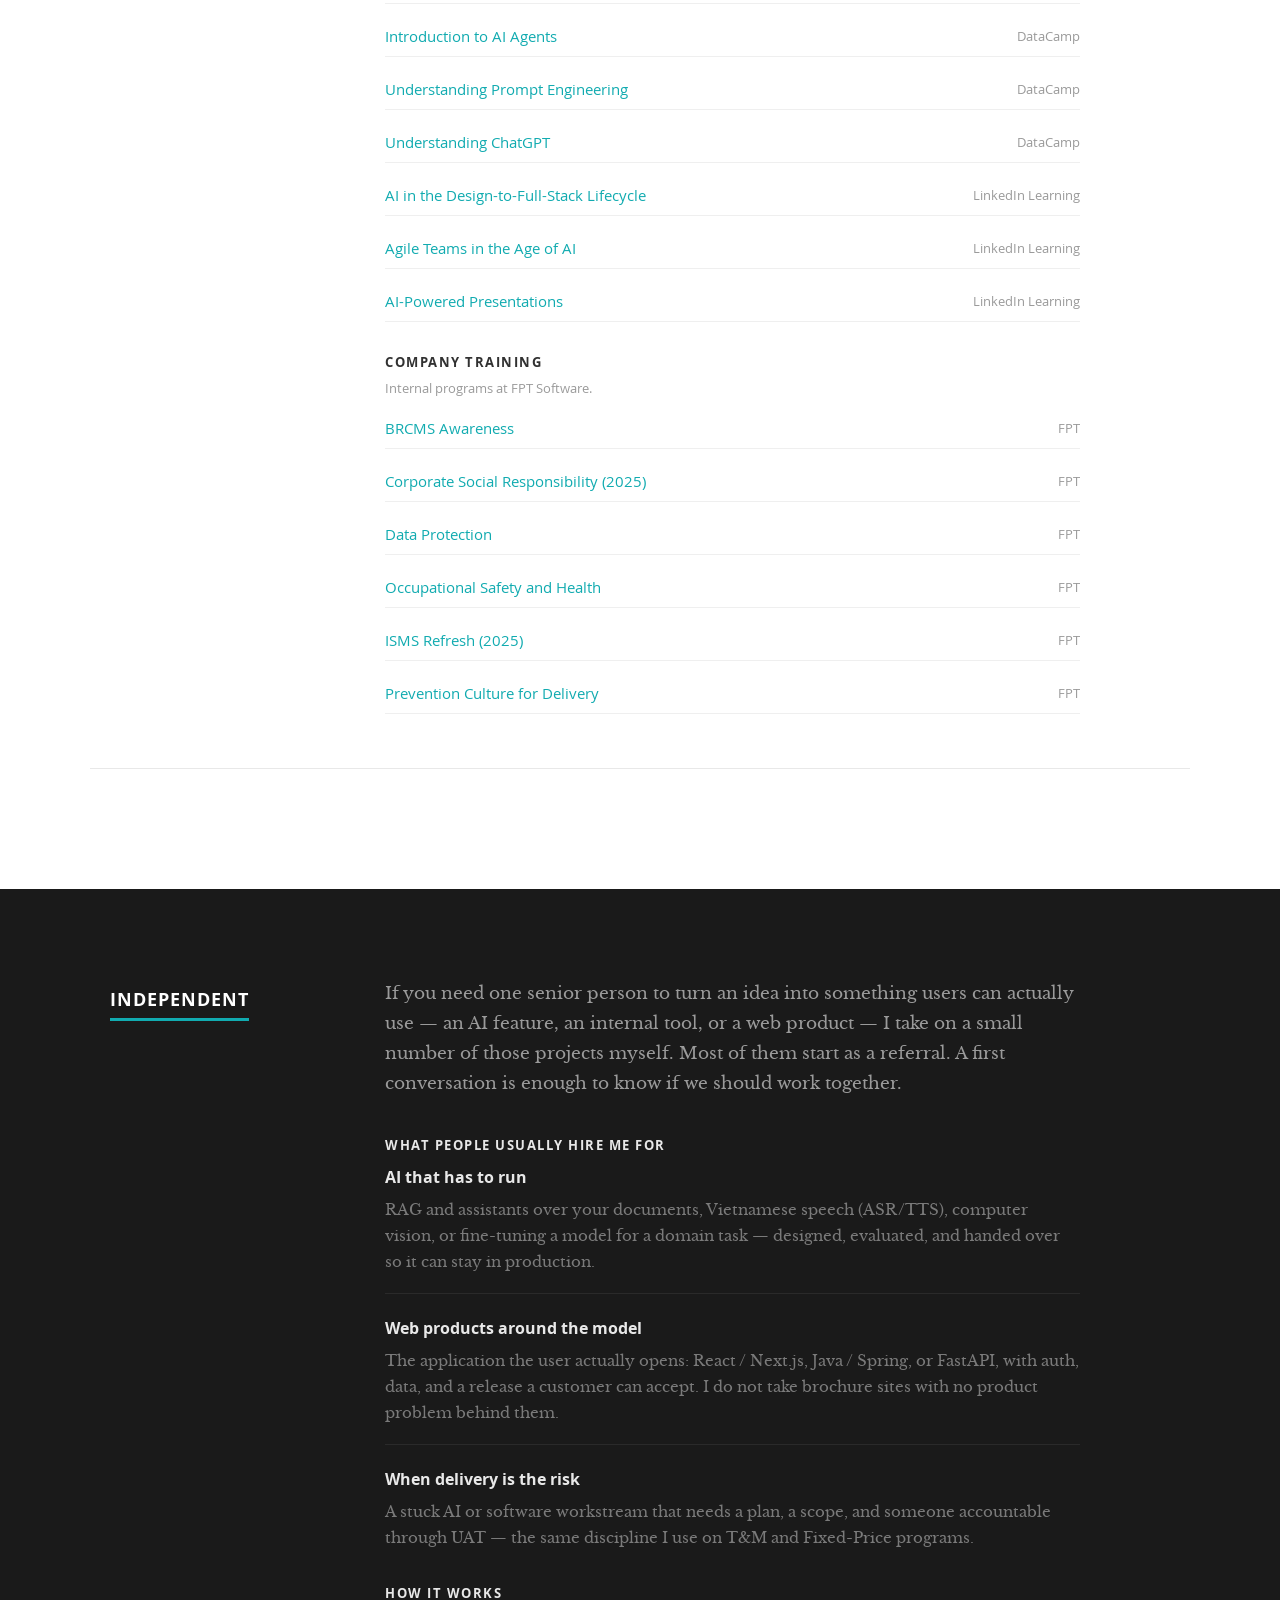
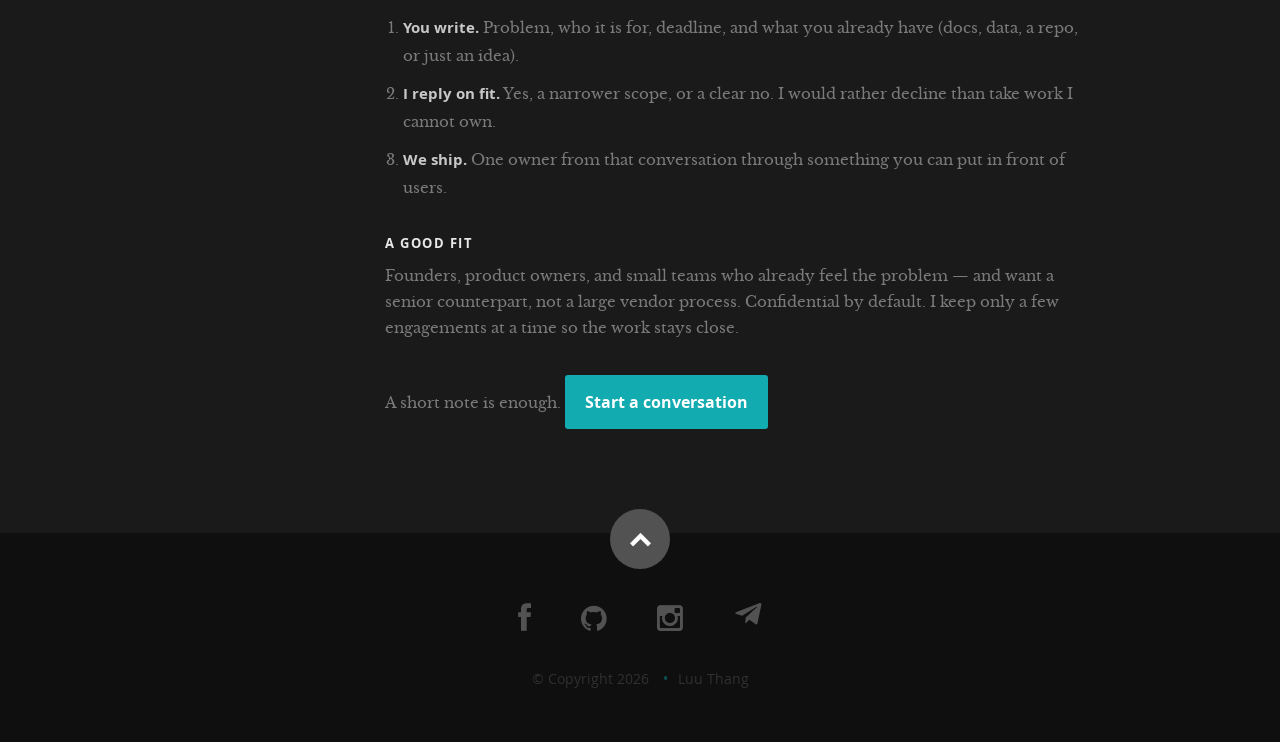
==== commit 126de5d1: "Remove the Discuss a project button from the homepage banner. Keep the independent-work section as t" ====
--- a/index.html
+++ b/index.html
@@ -128,9 +128,6 @@
          <div class="banner-text">
             <h1 class="responsive-headline">Luu Thang</h1>
             <h3>Senior AI Engineer &amp; Project Manager — I take <span>AI</span> from idea to production</h3>
-            <p class="banner-cta">
-               <a href="#contact-modal" class="button contact-popup">Discuss a project</a>
-            </p>
             <hr />
             <ul class="social">
                <li><a href="https://www.facebook.com/thang.l2t" rel="me" aria-label="Facebook"><i class="fa fa-facebook"></i></a></li>
--- a/css/layout.css
+++ b/css/layout.css
@@ -80,22 +80,6 @@
    margin: 18px auto 24px auto;
    border-color: #2F2D2E;
    border-color: rgba(150, 150, 150, .1);
-}
-header .banner-cta {
-   margin: 22px 0 8px 0;
-}
-header .banner-cta .button {
-   background: #11ABB0;
-   color: #fff;
-   border: none;
-   font: 13px/18px 'opensans-bold', sans-serif;
-   letter-spacing: 1.5px;
-   text-transform: uppercase;
-   padding: 14px 26px;
-}
-header .banner-cta .button:hover {
-   background: #fff;
-   color: #111;
 }
 
 /* header social links */
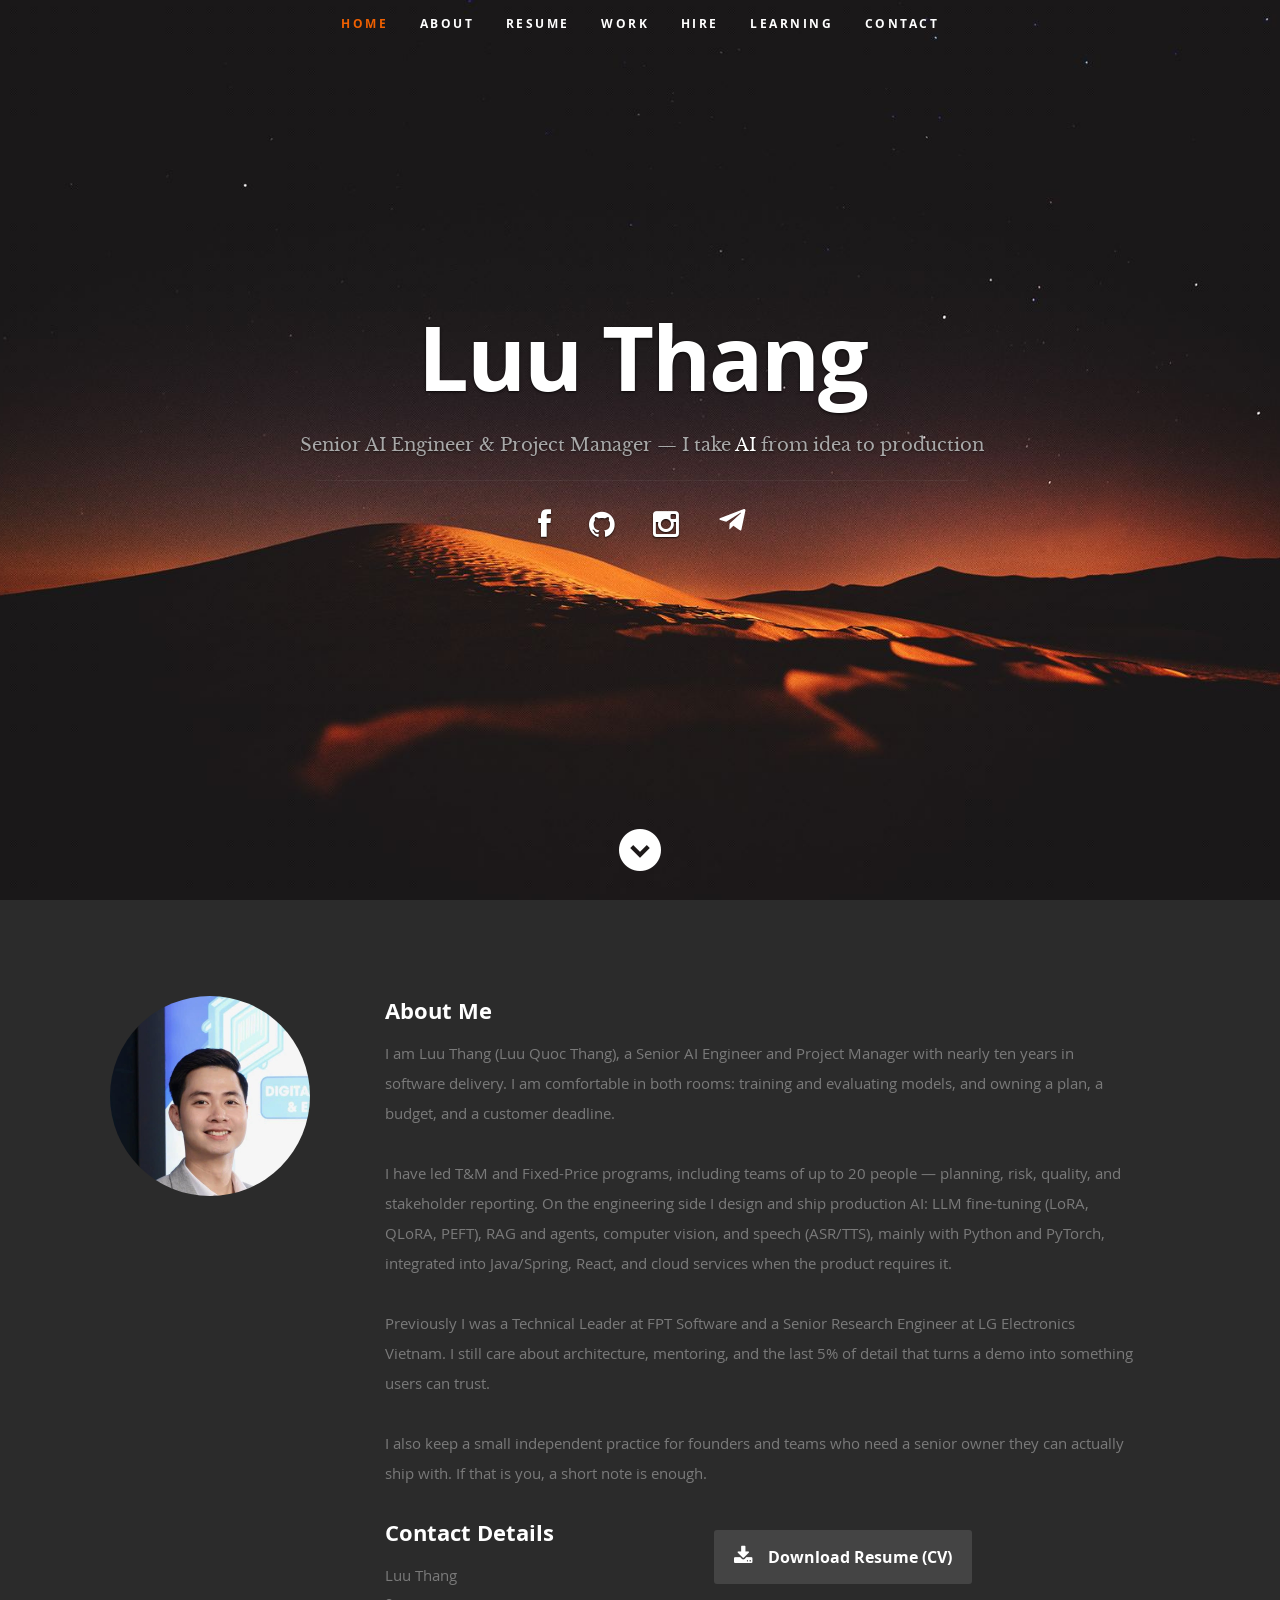
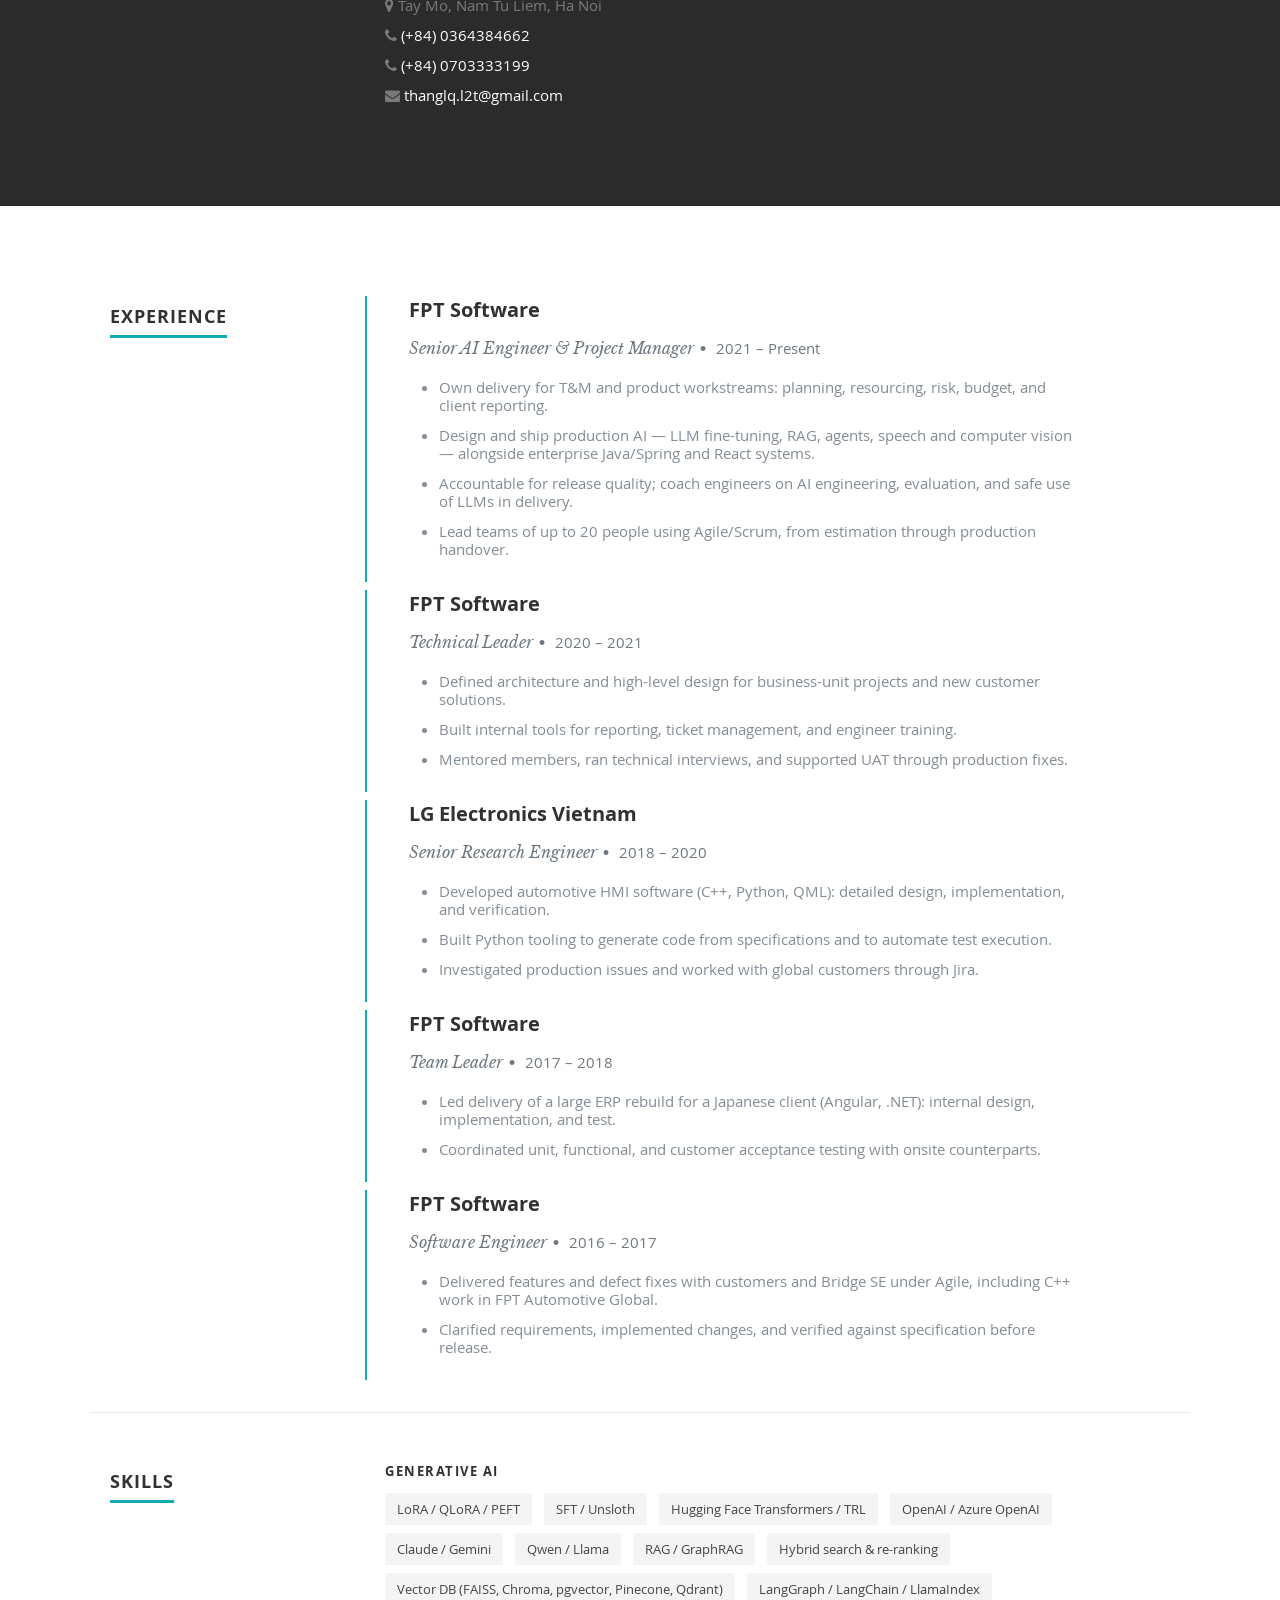
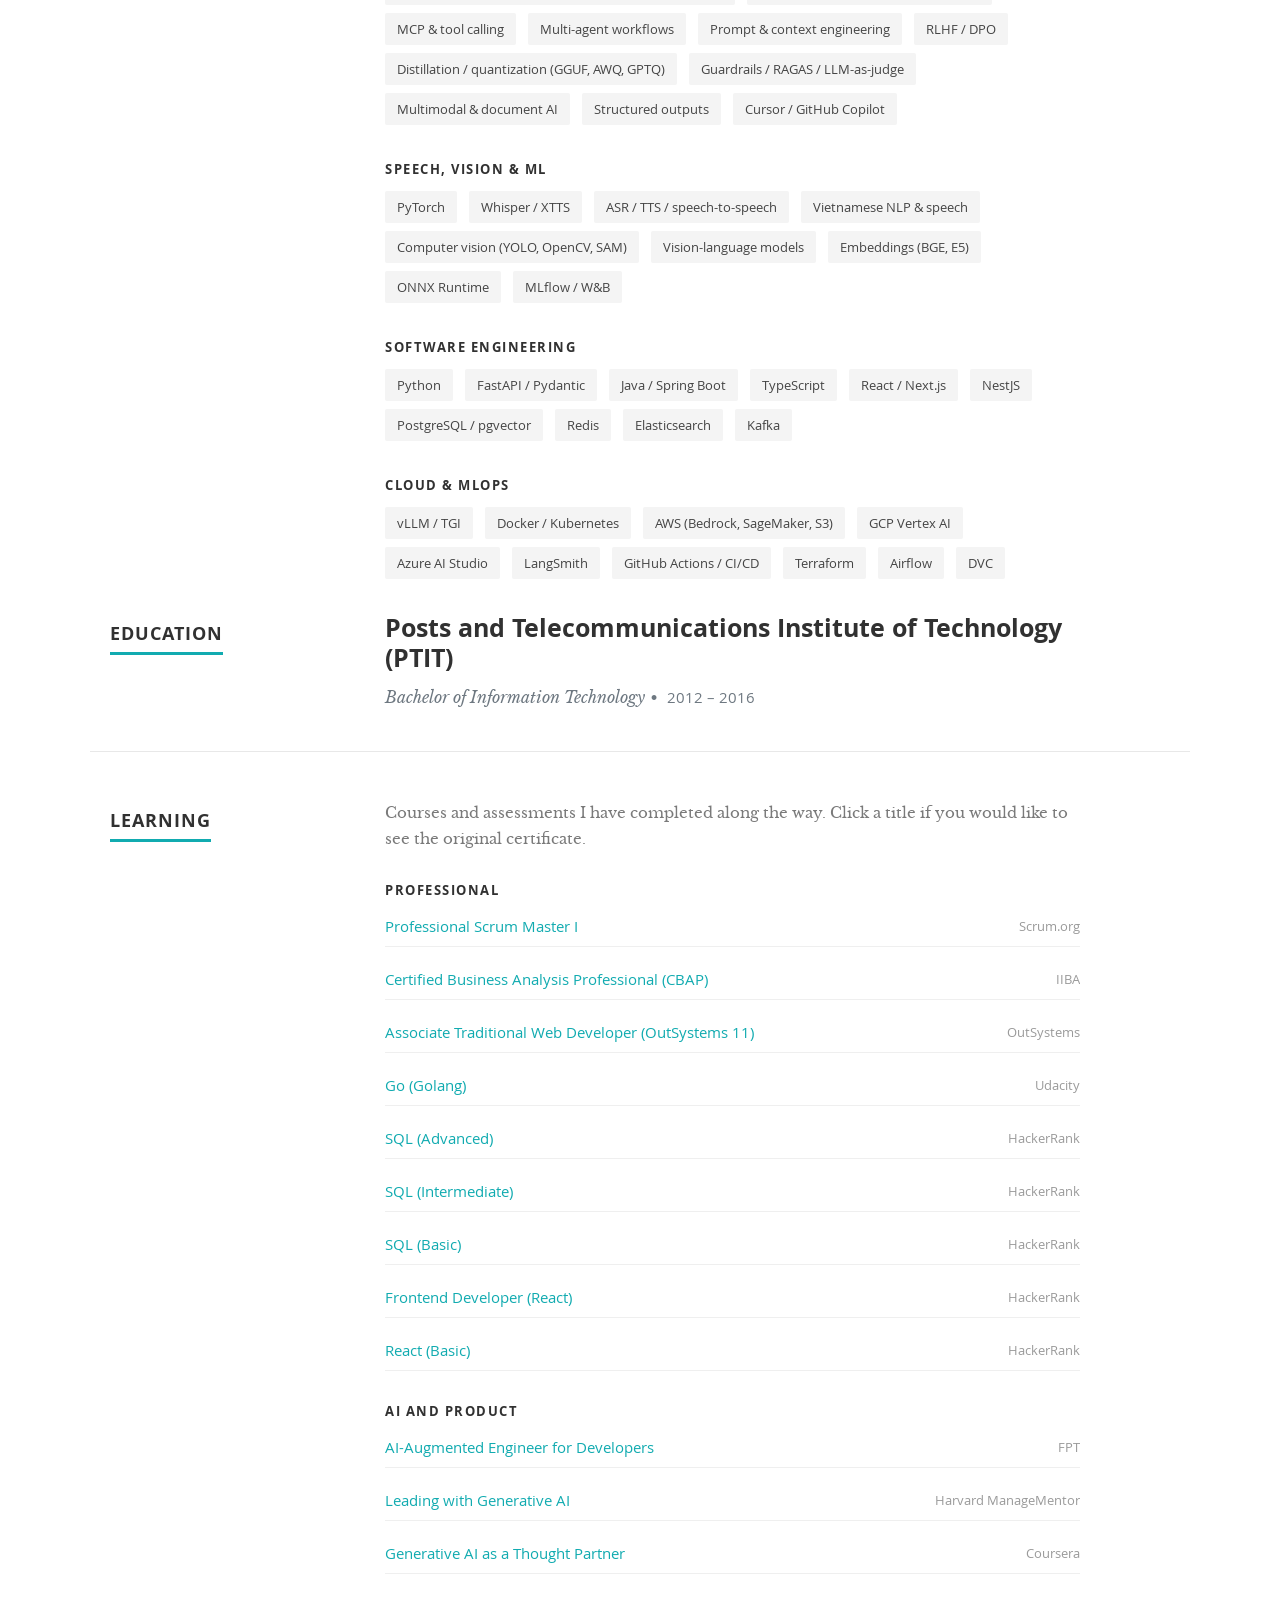
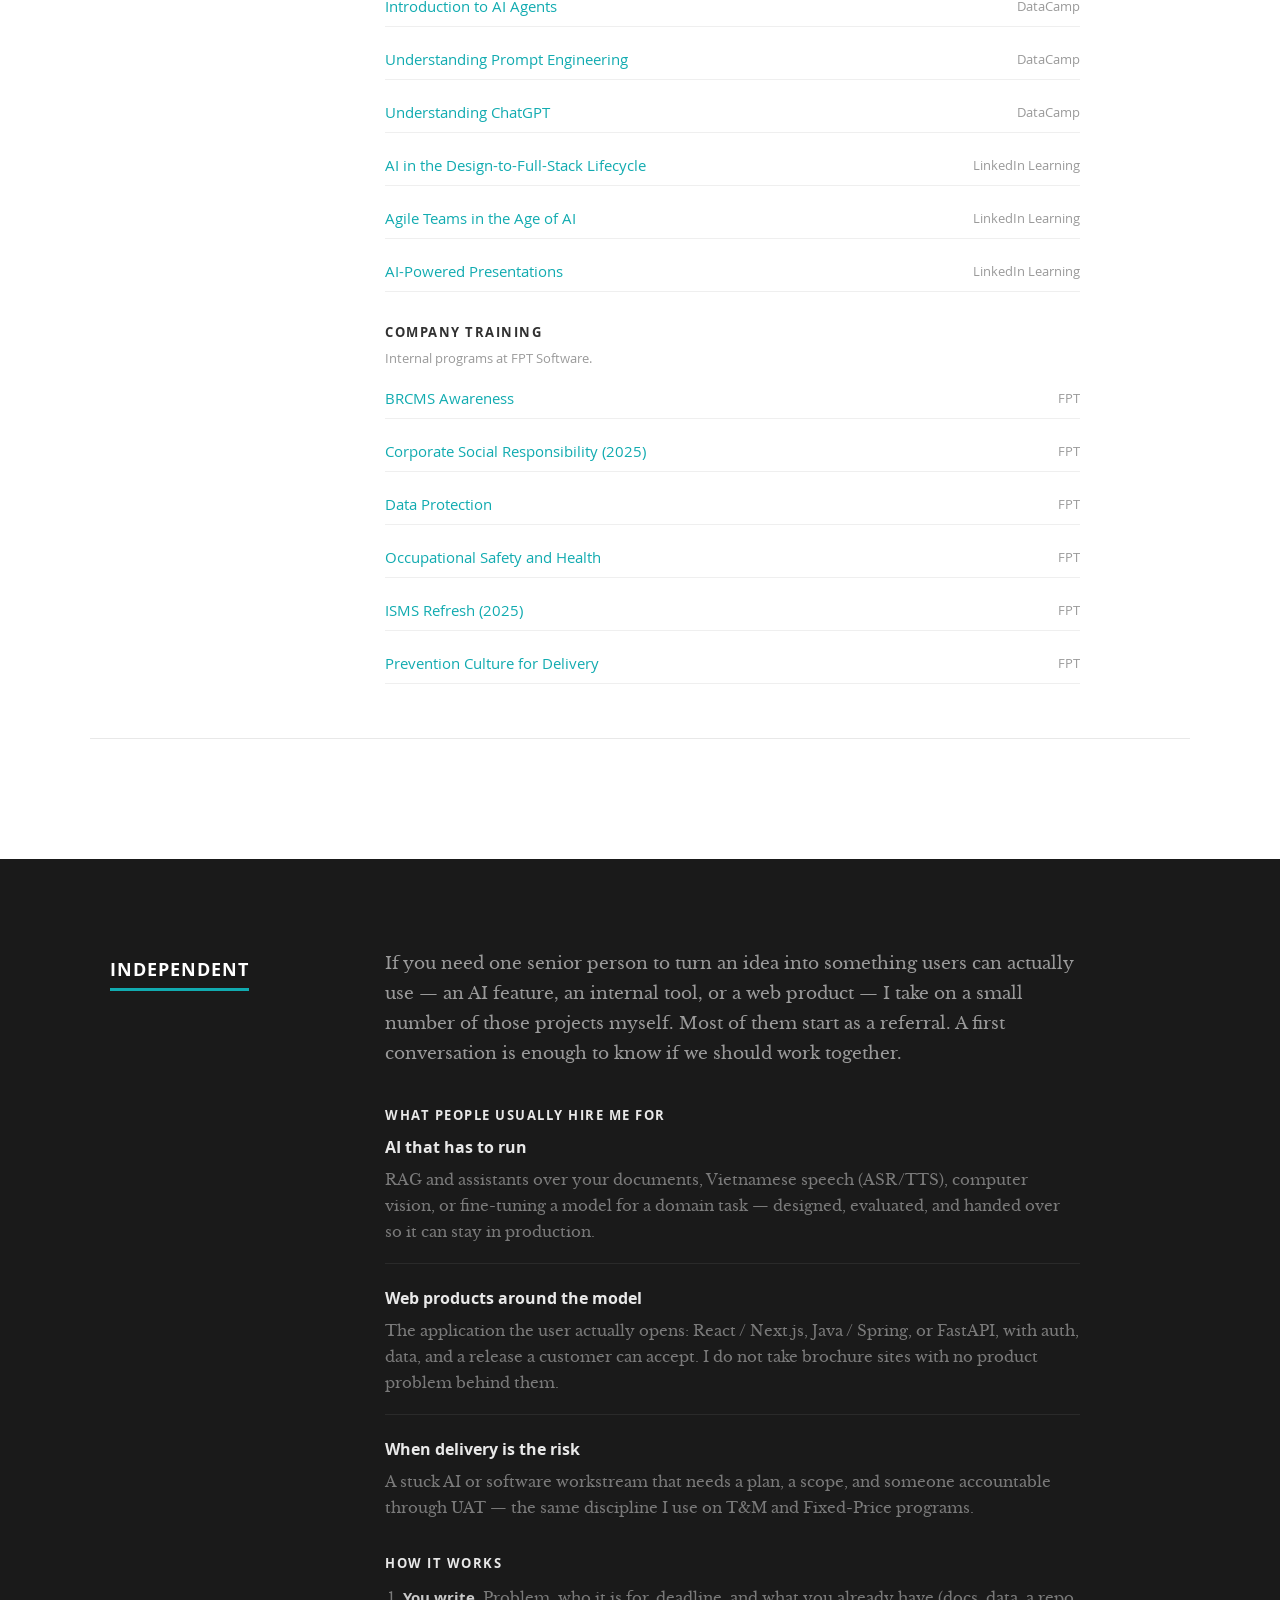
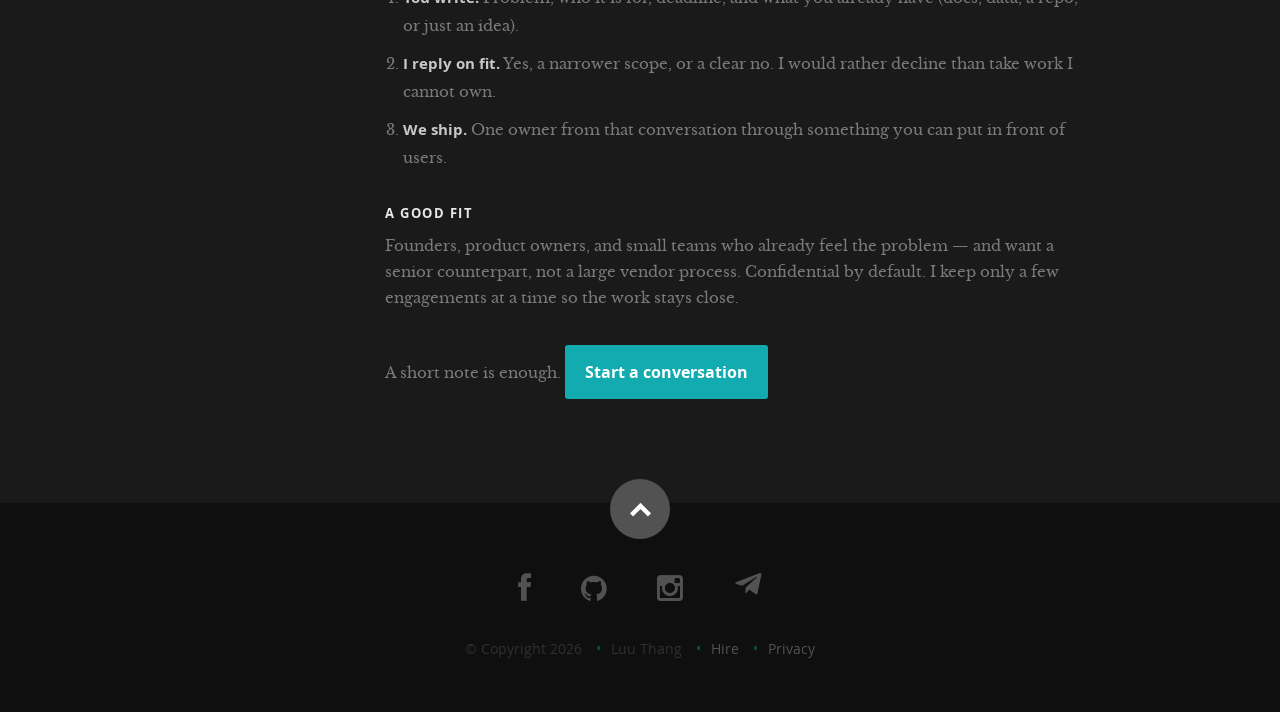
==== commit beede723: "Add a hire landing page, privacy policy, and faster homepage for ads. Google Ads needs a clear desti" ====
--- a/index.html
+++ b/index.html
@@ -120,6 +120,7 @@
             <li><a class="smoothscroll" href="#about">About</a></li>
             <li><a class="smoothscroll" href="#resume">Resume</a></li>
             <li><a class="smoothscroll" href="#engagements">Work</a></li>
+            <li><a href="hire.html">Hire</a></li>
             <li><a class="smoothscroll" href="#credentials">Learning</a></li>
             <li><a href="#contact-modal" class="contact-popup">Contact</a></li>
          </ul>
@@ -180,11 +181,10 @@
                   <h2>Contact Details</h2>
                   <p class="address">
                      <span>Luu Thang</span><br>
-                     <span><i class="fa fa-calendar"></i> 01/09/1994</span><br>
                      <span><i class="fa fa-map-marker"></i> Tay Mo, Nam Tu Liem, Ha Noi</span><br>
-                     <span><i class="fa fa-phone"></i> (+84) 0364384662</span><br>
-                     <span><i class="fa fa-phone"></i> (+84) 0703333199</span><br>
-                     <span><i class="fa fa-envelope"></i> thanglq.l2t@gmail.com</span><br>
+                     <span><i class="fa fa-phone"></i> <a href="tel:+84364384662">(+84) 0364384662</a></span><br>
+                     <span><i class="fa fa-phone"></i> <a href="tel:+84703333199">(+84) 0703333199</a></span><br>
+                     <span><i class="fa fa-envelope"></i> <a href="mailto:thanglq.l2t@gmail.com">thanglq.l2t@gmail.com</a></span><br>
                   </p>
                </div>
 
@@ -420,7 +420,7 @@
             </p>
             <p>
                A short note is enough.
-               <a href="#contact-modal" class="button contact-popup">Start a conversation</a>
+               <a href="hire.html" class="button">Start a conversation</a>
             </p>
          </div>
       </div>
@@ -432,7 +432,8 @@
          <p>Send the problem, who it is for, and your deadline. I will reply by email and tell you if I am the right person.</p>
          <p class="address">
             Luu Thang · Tay Mo, Nam Tu Liem, Ha Noi<br>
-            (+84) 0364384662 · thanglq.l2t@gmail.com
+            <a href="tel:+84364384662">(+84) 0364384662</a> ·
+            <a href="mailto:thanglq.l2t@gmail.com">thanglq.l2t@gmail.com</a>
          </p>
          <form action="" method="post" id="contactForm" name="contactForm">
             <fieldset>
@@ -455,6 +456,12 @@
                <div>
                   <label for="contactMessage">Message <span class="required">*</span></label>
                   <textarea cols="50" rows="5" id="contactMessage" name="message" placeholder="What do you need built, for whom, and by when?" required></textarea>
+               </div>
+               <div class="privacy-check">
+                  <label for="contactPrivacy">
+                     <input type="checkbox" id="contactPrivacy" name="privacy" required>
+                     I agree to the <a href="privacy.html">privacy policy</a>.
+                  </label>
                </div>
                <div style="display:none" aria-hidden="true">
                   <input type="checkbox" name="botcheck" tabindex="-1" autocomplete="off">
@@ -486,6 +493,8 @@
             <ul class="copyright">
                <li>&copy; Copyright 2026</li>
                <li>Luu Thang</li>
+               <li><a href="hire.html">Hire</a></li>
+               <li><a href="privacy.html">Privacy</a></li>
             </ul>
          </div>
          <div id="go-top"><a class="smoothscroll" title="Back to Top" href="#home"><i class="icon-up-open"></i></a>
--- a/css/layout.css
+++ b/css/layout.css
@@ -1000,7 +1000,20 @@
    color: #11ABB0;
    margin-bottom: 18px;
 }
-#contact-modal form { margin-bottom: 12px; }
+#contact-modal .privacy-check,
+.hire-form-wrap .privacy-check {
+   margin: 4px 0 14px;
+}
+#contact-modal .privacy-check label {
+   font: 13px/20px 'opensans-regular', sans-serif;
+   color: #bbb;
+   font-weight: normal;
+}
+#contact-modal .privacy-check input {
+   width: auto;
+   display: inline-block;
+   margin-right: 8px;
+}
 #contact-modal fieldset { margin: 0; padding: 0; border: 0; }
 #contact-modal label {
    font: 13px/20px 'opensans-bold', sans-serif;
@@ -1177,3 +1190,100 @@
    display: none;
 }
 
+/* ------------------------------------------------------------------ */
+/* Hire / legal pages (ads + business trust)
+/* ------------------------------------------------------------------ */
+
+.subpage {
+   background: #fff;
+   min-height: 100%;
+}
+.subpage #nav-wrap { background: #111; }
+.subpage #nav-wrap.opaque { background: #111; }
+.hire-hero,
+.legal-wrap {
+   padding: 110px 0 72px;
+}
+.hire-hero h1,
+.legal-wrap h1 {
+   font: 36px/44px 'opensans-bold', sans-serif;
+   color: #1a1a1a;
+   margin-bottom: 16px;
+}
+.hire-hero .lede,
+.legal-wrap .lede {
+   font: 18px/30px 'librebaskerville-regular', serif;
+   color: #555;
+   max-width: 760px;
+   margin-bottom: 22px;
+}
+.hire-identity {
+   font: 15px/26px 'opensans-regular', sans-serif;
+   color: #333;
+   margin-bottom: 8px;
+}
+.hire-identity a { color: #11ABB0; }
+.hire-block { margin-bottom: 48px; }
+.hire-block h2 {
+   font: 13px/20px 'opensans-bold', sans-serif;
+   text-transform: uppercase;
+   letter-spacing: 1.5px;
+   color: #313131;
+   margin-bottom: 14px;
+}
+.hire-grid { overflow: hidden; }
+.hire-card {
+   margin-bottom: 24px;
+}
+.hire-card h3 {
+   font: 18px/26px 'opensans-bold', sans-serif;
+   margin-bottom: 8px;
+}
+.hire-card p,
+.hire-block p,
+.legal-wrap p,
+.legal-wrap li {
+   font: 15px/26px 'librebaskerville-regular', serif;
+   color: #555;
+}
+.hire-steps {
+   margin: 0 0 0 18px;
+   padding: 0;
+}
+.hire-steps li {
+   font: 15px/26px 'librebaskerville-regular', serif;
+   color: #555;
+   margin-bottom: 8px;
+}
+.hire-form-wrap {
+   background: #F4F4F4;
+   padding: 28px 28px 12px;
+}
+.hire-form-wrap h2 { margin-top: 0; }
+.hire-form-wrap label {
+   font: 13px/20px 'opensans-bold', sans-serif;
+   display: block;
+   margin-bottom: 4px;
+}
+.hire-form-wrap input,
+.hire-form-wrap textarea {
+   width: 100%;
+   box-sizing: border-box;
+   padding: 10px 12px;
+   margin-bottom: 12px;
+   border: 1px solid #ddd;
+   font-size: 14px;
+}
+.hire-form-wrap .privacy-check {
+   font: 13px/20px 'opensans-regular', sans-serif;
+   color: #555;
+   margin-bottom: 16px;
+}
+.hire-form-wrap .privacy-check input { width: auto; margin-right: 8px; }
+.legal-wrap h2 {
+   font: 18px/26px 'opensans-bold', sans-serif;
+   margin: 28px 0 10px;
+}
+.legal-wrap ul { margin: 0 0 16px 20px; }
+.subpage footer { color: #303030; }
+
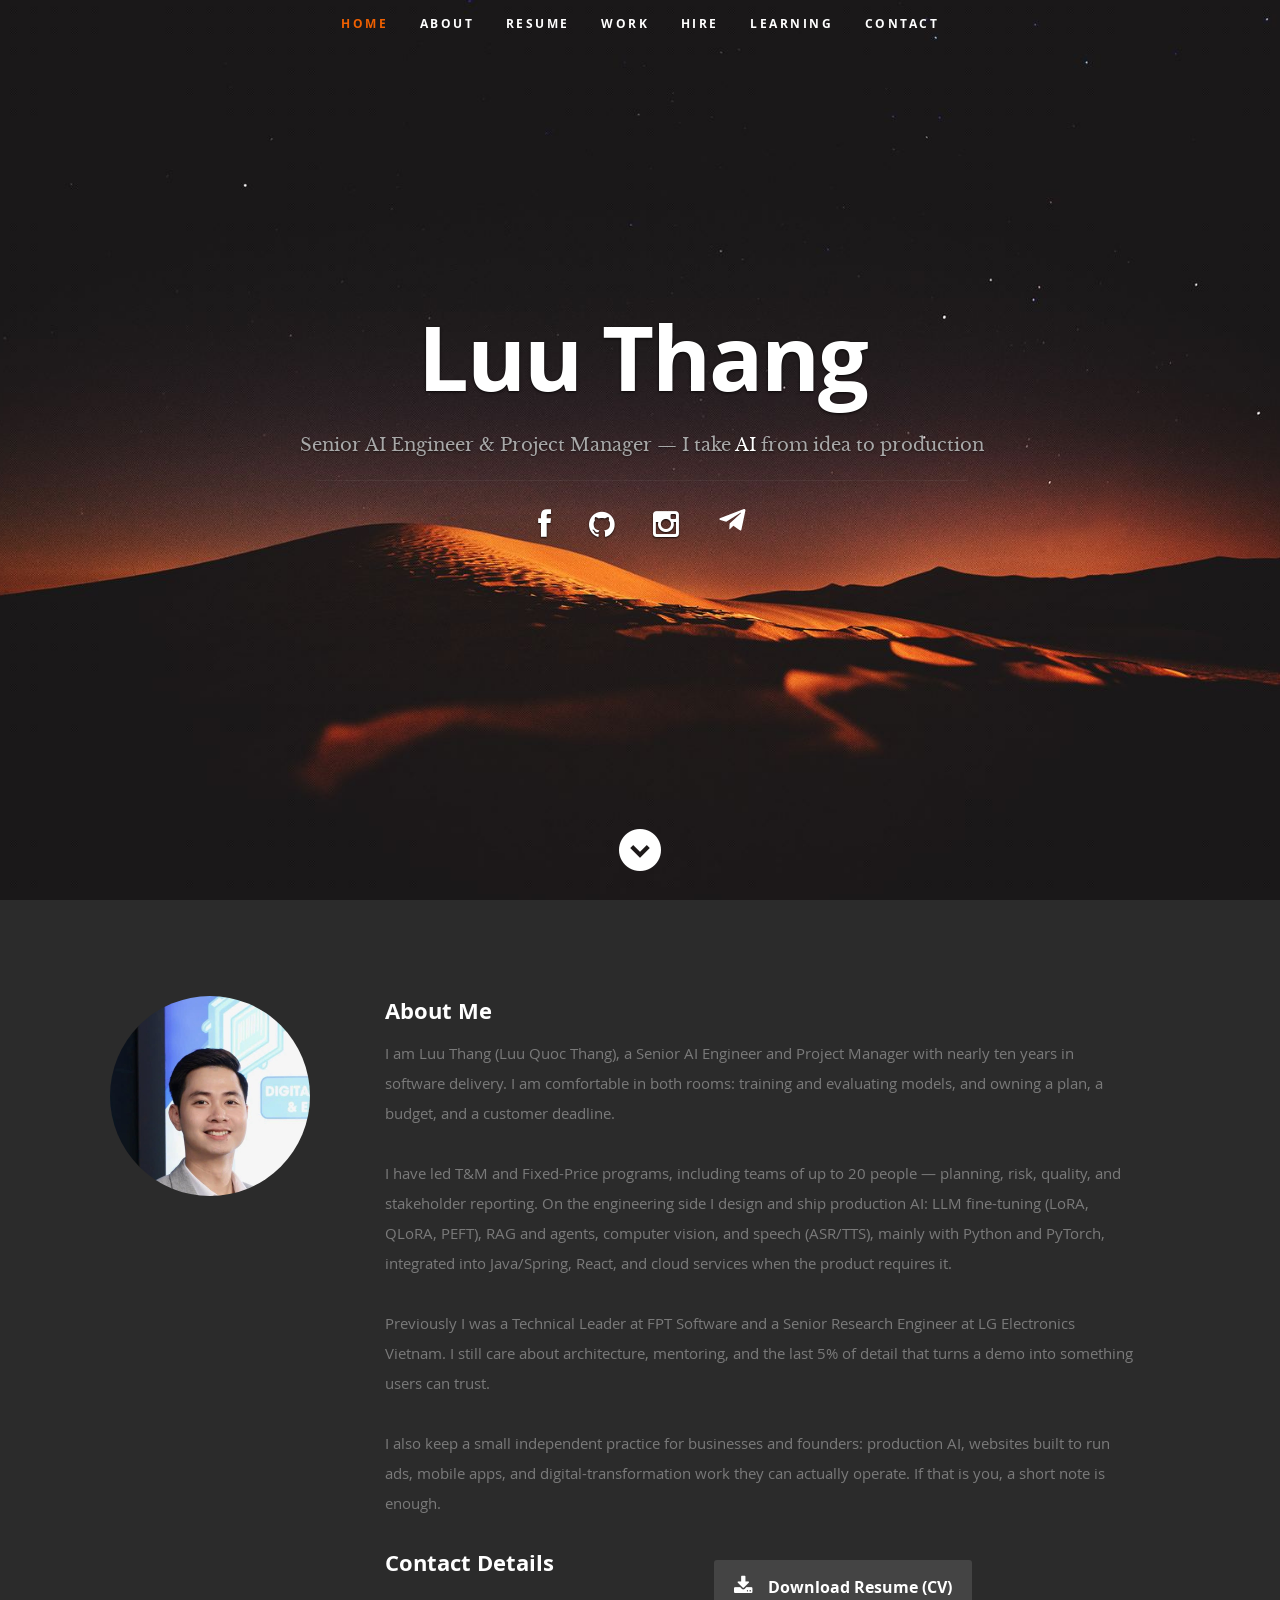
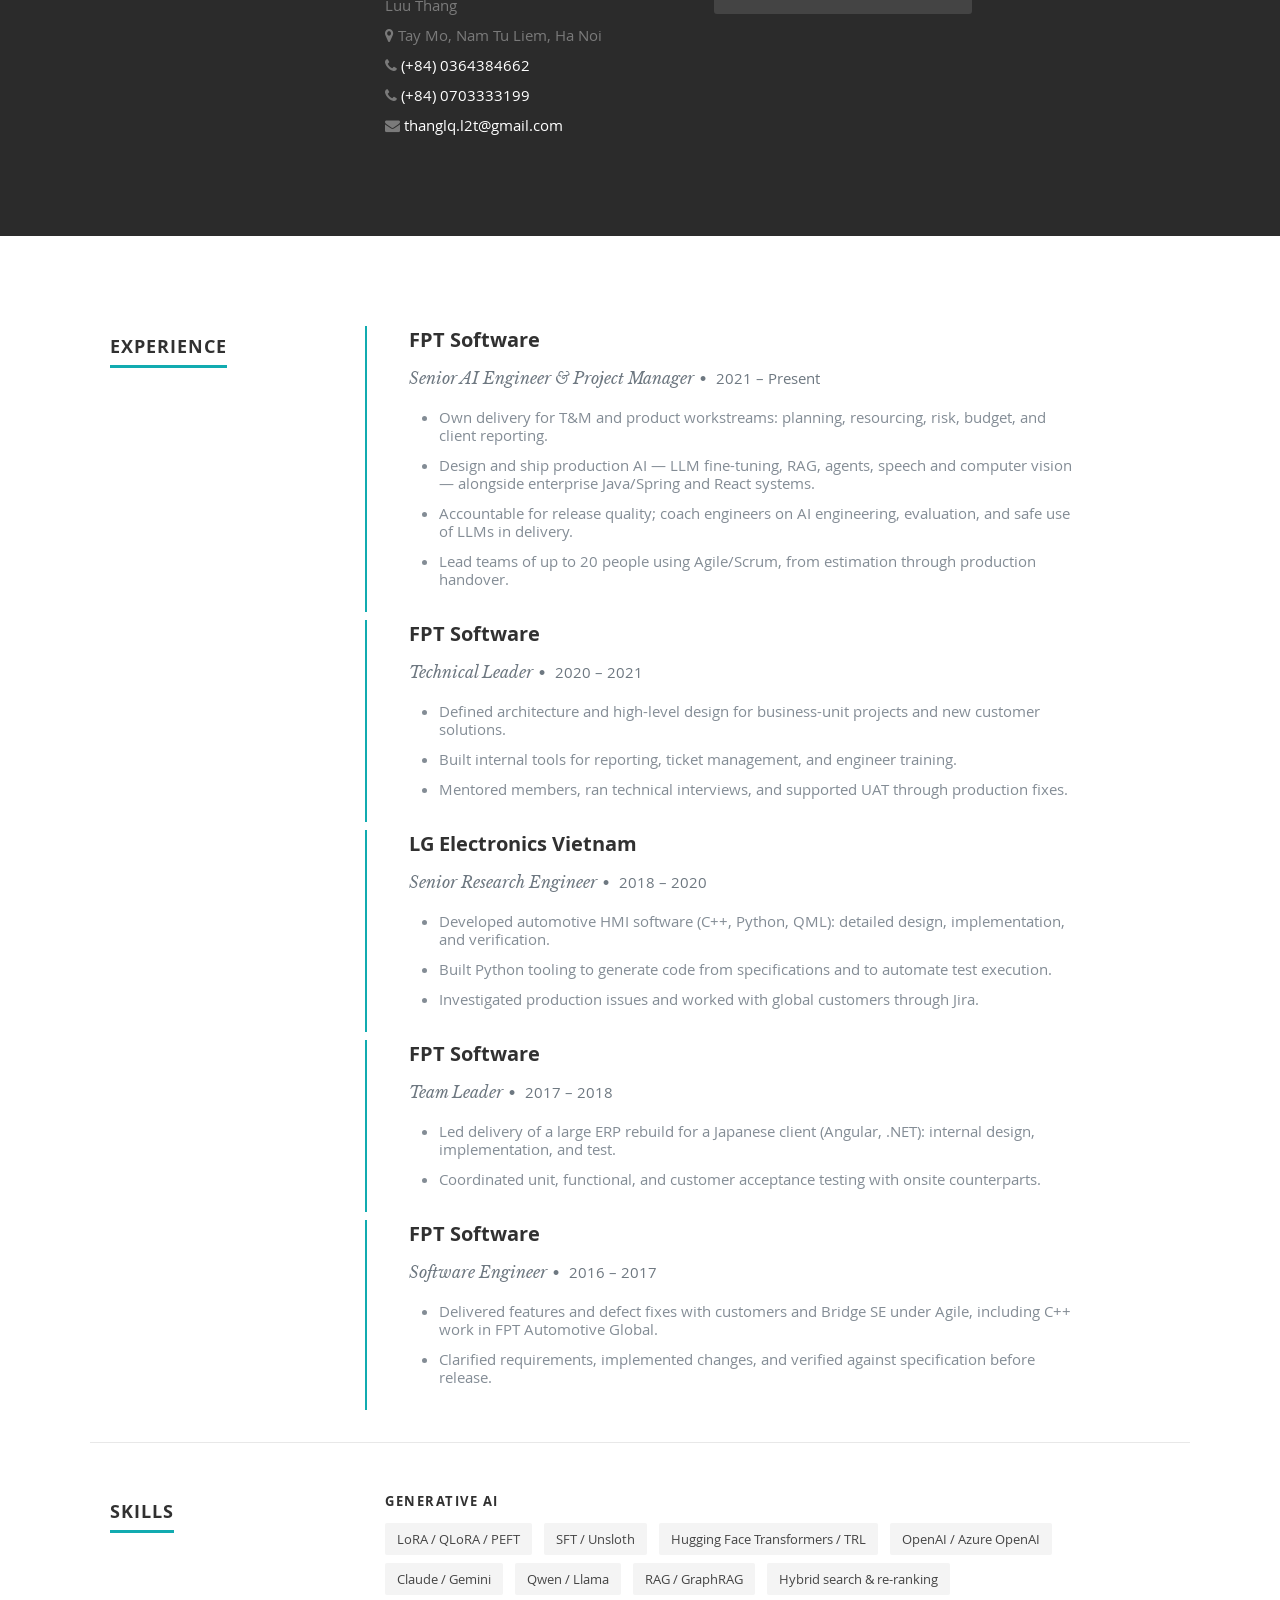
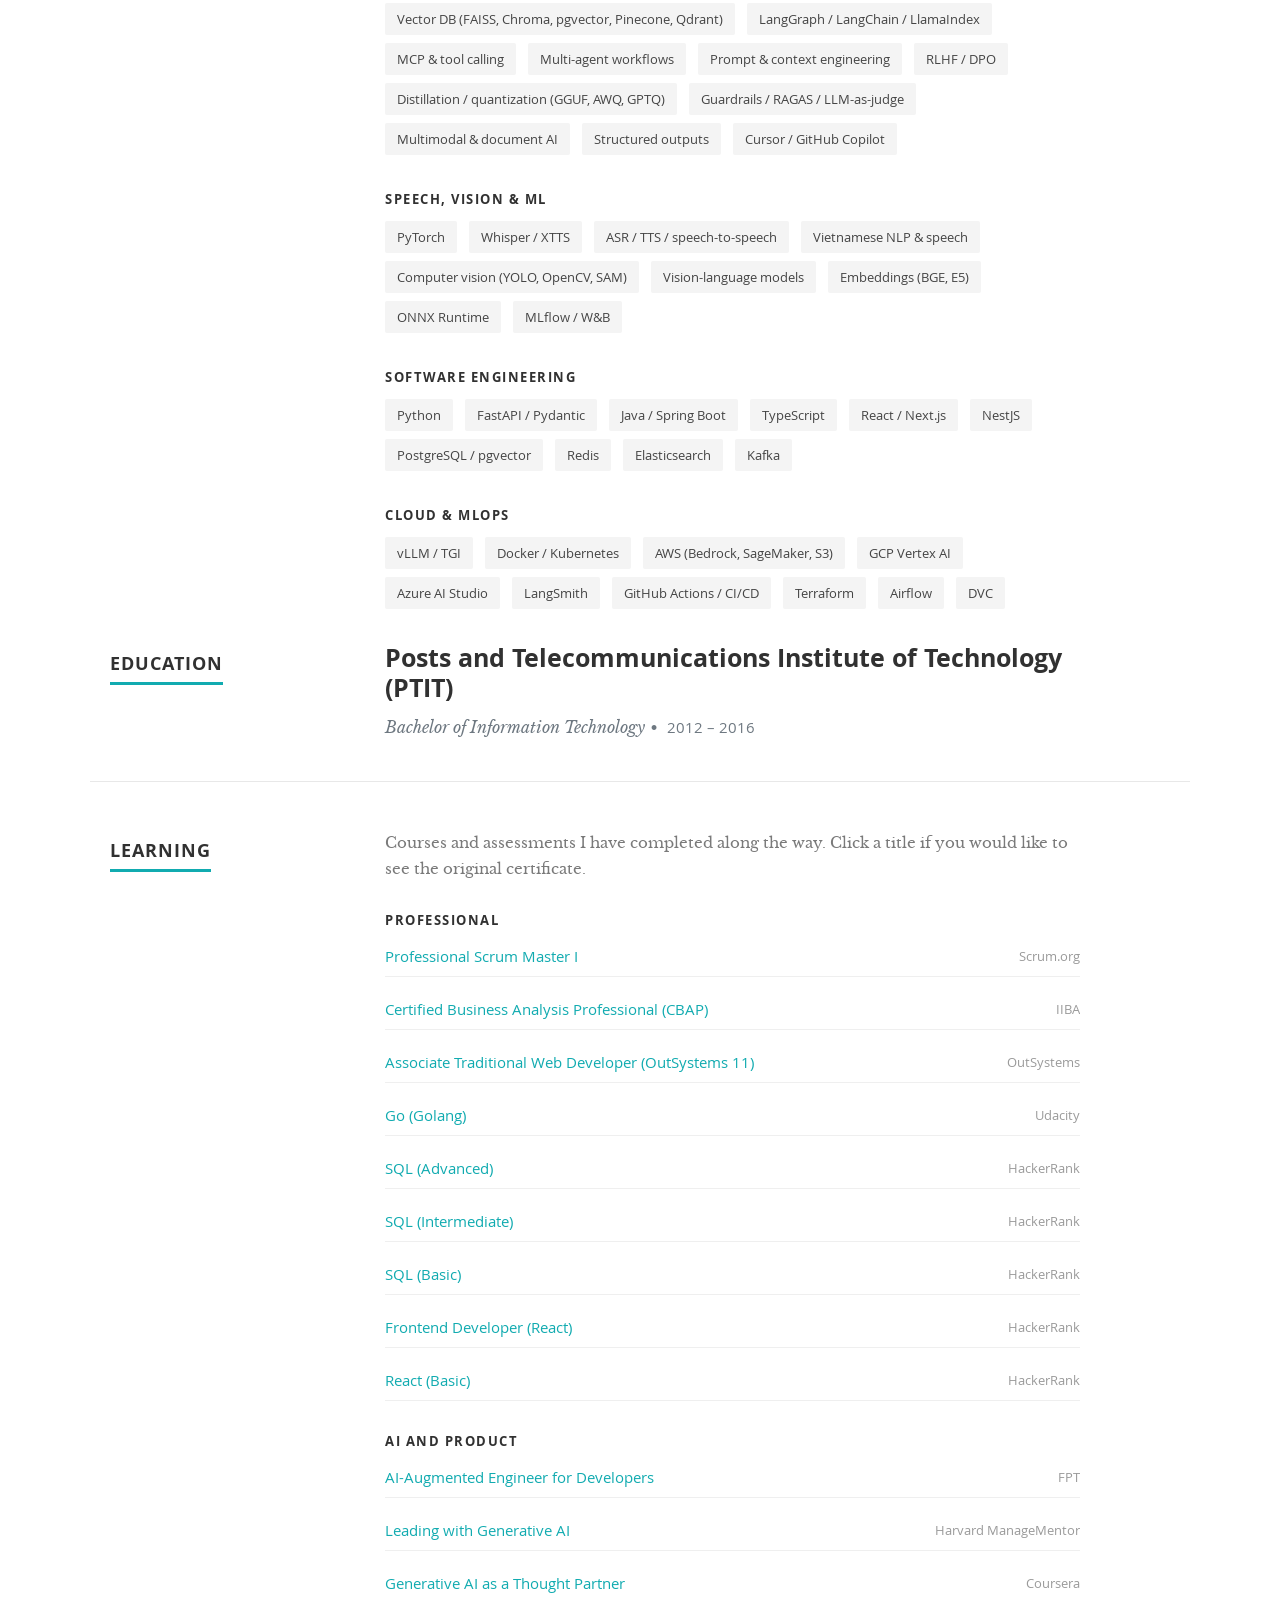
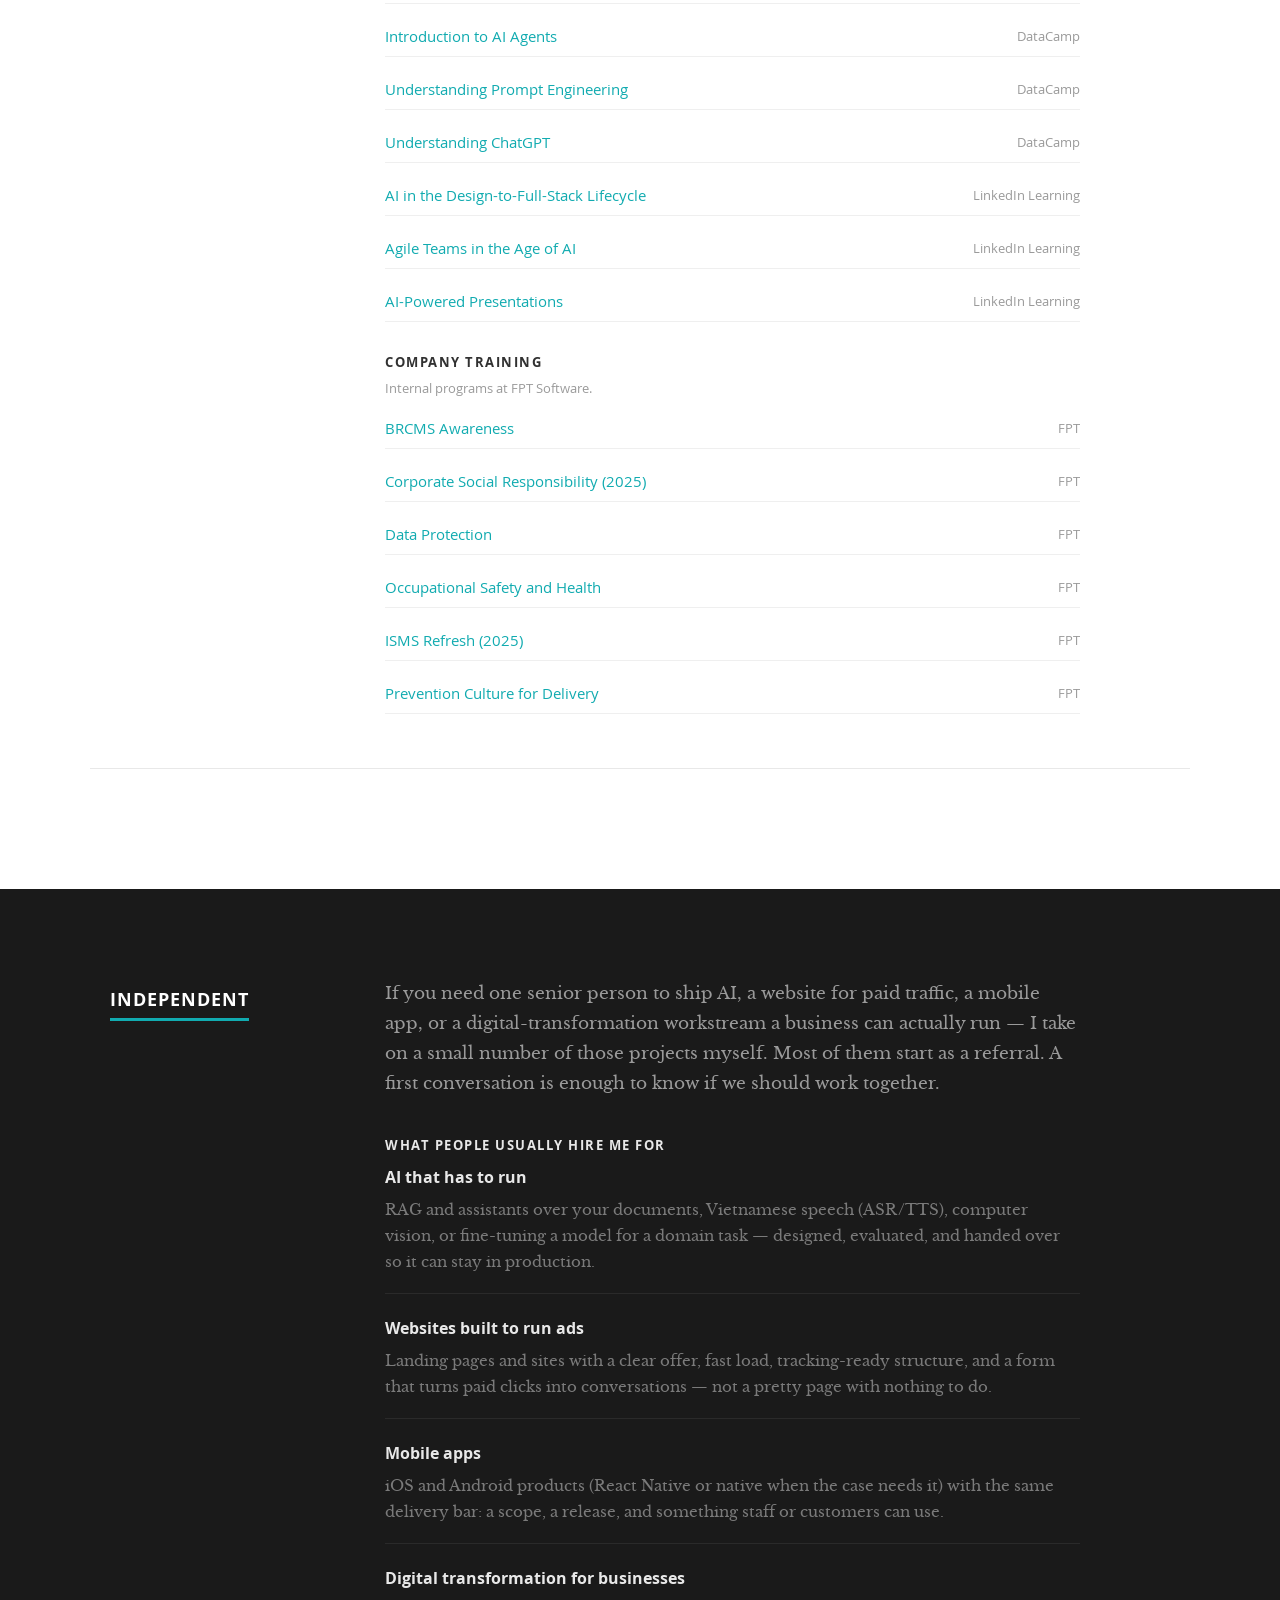
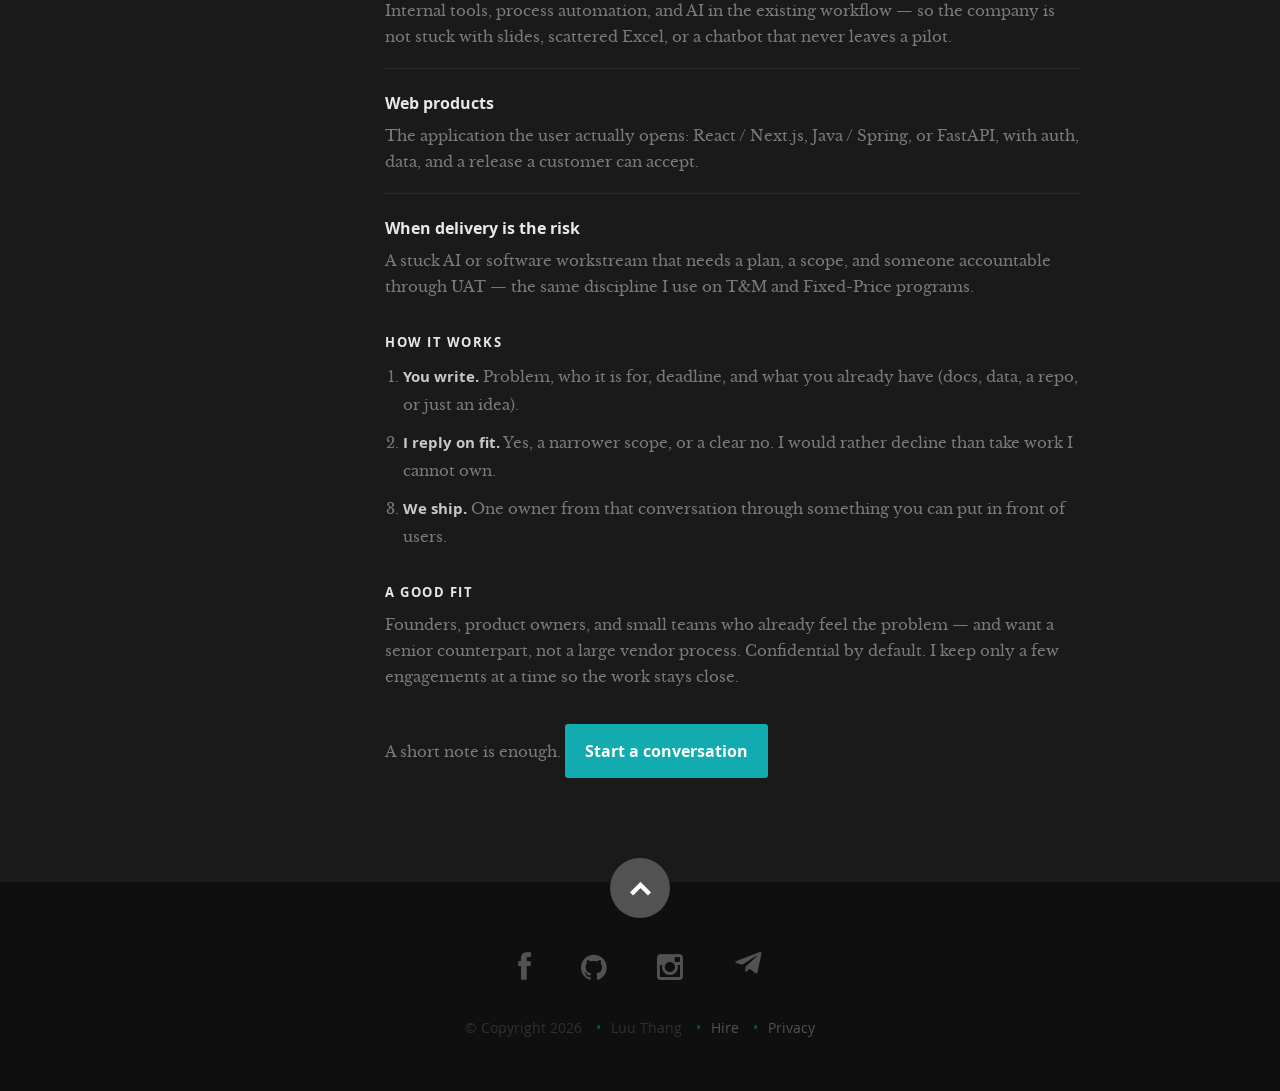
==== commit 6d136b97: "Add ads websites, mobile apps, and business digital transformation to the offer. The hire page and W" ====
--- a/index.html
+++ b/index.html
@@ -5,7 +5,7 @@
 
    <meta charset="utf-8">
    <title>Luu Thang (Luu Quoc Thang) | Senior AI Engineer</title>
-   <meta name="description" content="Luu Thang (Luu Quoc Thang) — Senior AI Engineer and Project Manager in Ha Noi. LLM, RAG, agents, speech and computer vision. Independent AI work by referral.">
+   <meta name="description" content="Luu Thang (Luu Quoc Thang) — Senior AI Engineer in Ha Noi. Production AI, websites for ads, mobile apps, and digital transformation for businesses.">
    <meta name="author" content="Luu Thang">
    <meta name="robots" content="index, follow, max-image-preview:large">
    <meta name="googlebot" content="index, follow">
@@ -84,7 +84,7 @@
                "@type": "CollegeOrUniversity",
                "name": "Posts and Telecommunications Institute of Technology"
             },
-            "knowsAbout": ["Artificial Intelligence", "Large Language Models", "RAG", "Speech AI", "Computer Vision", "Project Management"],
+            "knowsAbout": ["Artificial Intelligence", "Large Language Models", "RAG", "Speech AI", "Computer Vision", "Project Management", "Digital Transformation", "Mobile Applications", "Advertising Landing Pages"],
             "sameAs": [
                "https://github.com/luuquocthang",
                "https://www.facebook.com/thang.l2t",
@@ -172,8 +172,8 @@
                I still care about architecture, mentoring, and the last 5% of detail that turns a demo into something users can trust.
             </p>
             <p>
-               I also keep a small independent practice for founders and teams who need a senior owner they can
-               actually ship with. If that is you, a short note is enough.
+               I also keep a small independent practice for businesses and founders: production AI, websites built to run ads,
+               mobile apps, and digital-transformation work they can actually operate. If that is you, a short note is enough.
             </p>
 
             <div class="row">
@@ -374,8 +374,8 @@
          </div>
          <div class="nine columns main-col">
             <p class="engagements-lead">
-               If you need one senior person to turn an idea into something users can actually use — an AI feature,
-               an internal tool, or a web product — I take on a small number of those projects myself.
+               If you need one senior person to ship AI, a website for paid traffic, a mobile app, or a digital-transformation
+               workstream a business can actually run — I take on a small number of those projects myself.
                Most of them start as a referral. A first conversation is enough to know if we should work together.
             </p>
 
@@ -389,11 +389,31 @@
                   </p>
                </div>
                <div class="work-offer">
-                  <h5>Web products around the model</h5>
+                  <h5>Websites built to run ads</h5>
+                  <p>
+                     Landing pages and sites with a clear offer, fast load, tracking-ready structure, and a form that
+                     turns paid clicks into conversations — not a pretty page with nothing to do.
+                  </p>
+               </div>
+               <div class="work-offer">
+                  <h5>Mobile apps</h5>
+                  <p>
+                     iOS and Android products (React Native or native when the case needs it) with the same delivery bar:
+                     a scope, a release, and something staff or customers can use.
+                  </p>
+               </div>
+               <div class="work-offer">
+                  <h5>Digital transformation for businesses</h5>
+                  <p>
+                     Internal tools, process automation, and AI in the existing workflow — so the company is not stuck
+                     with slides, scattered Excel, or a chatbot that never leaves a pilot.
+                  </p>
+               </div>
+               <div class="work-offer">
+                  <h5>Web products</h5>
                   <p>
                      The application the user actually opens: React / Next.js, Java / Spring, or FastAPI,
-                     with auth, data, and a release a customer can accept. I do not take brochure sites
-                     with no product problem behind them.
+                     with auth, data, and a release a customer can accept.
                   </p>
                </div>
                <div class="work-offer">
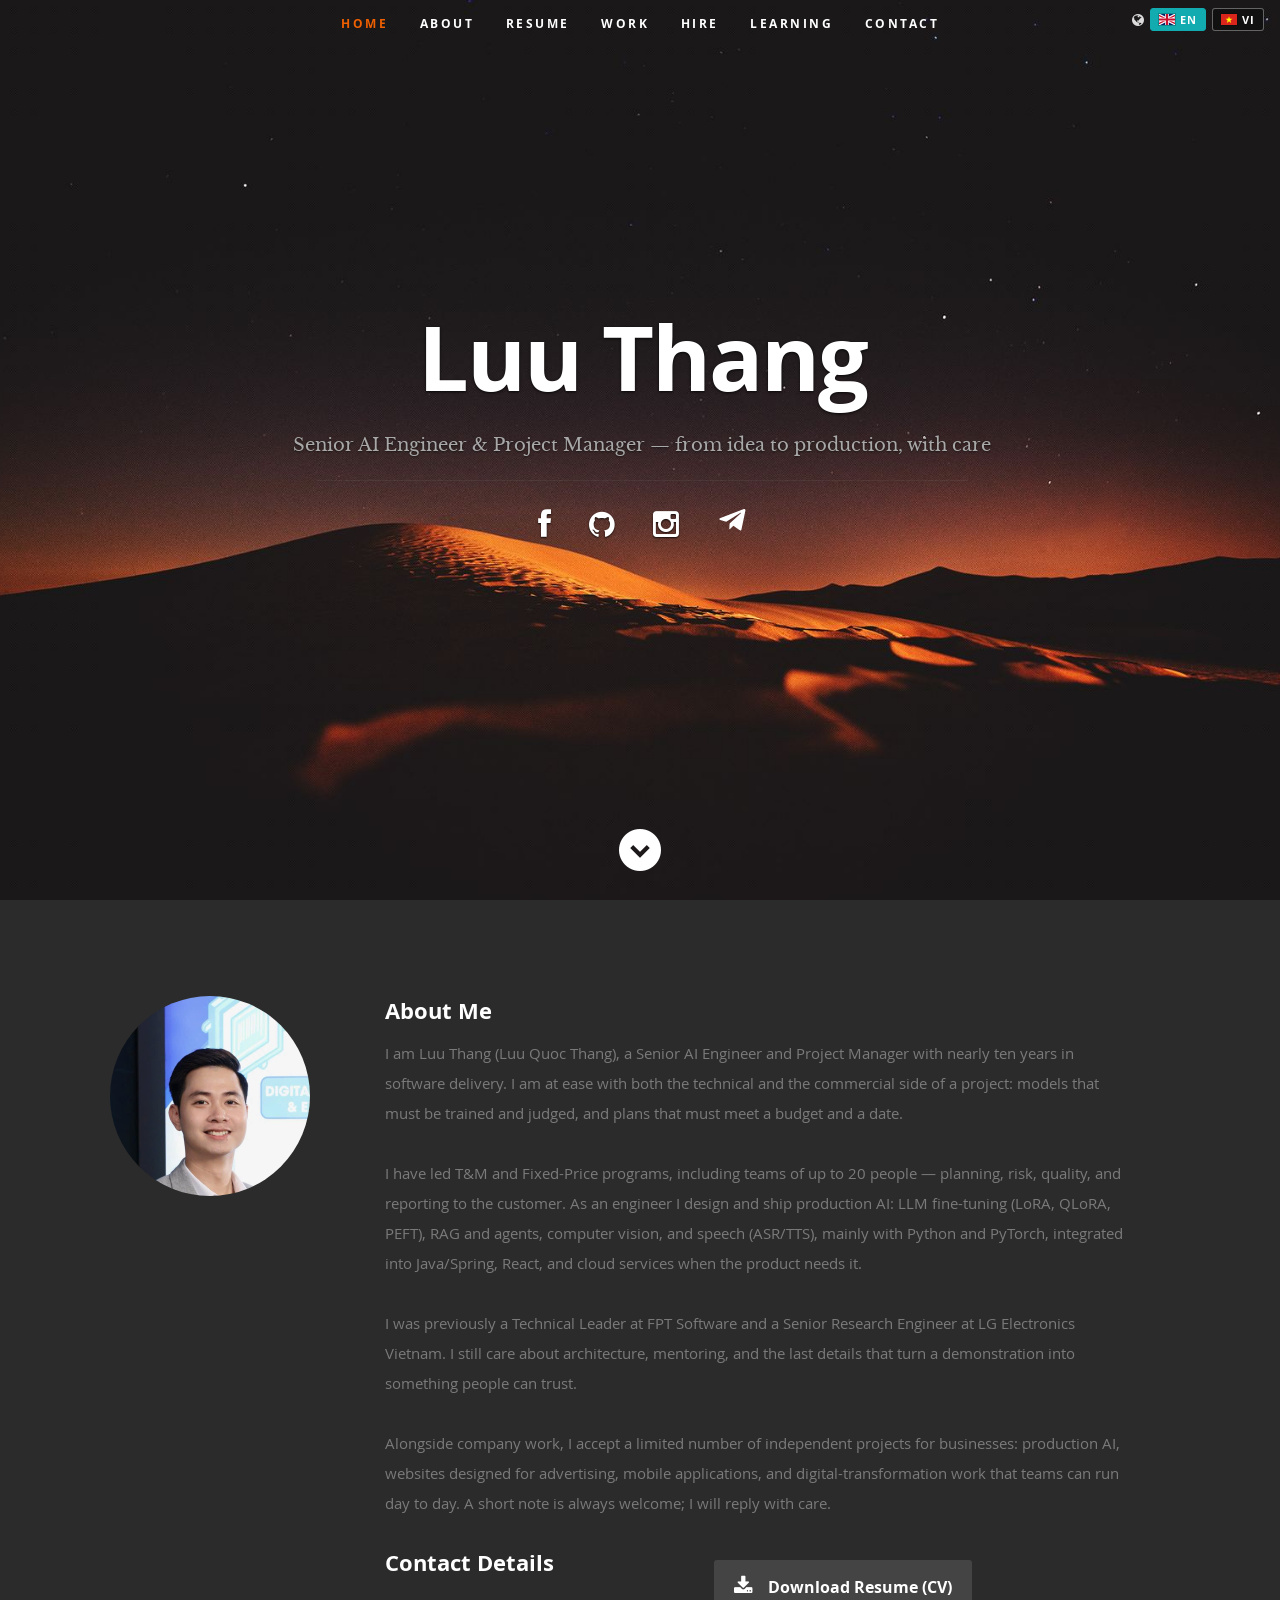
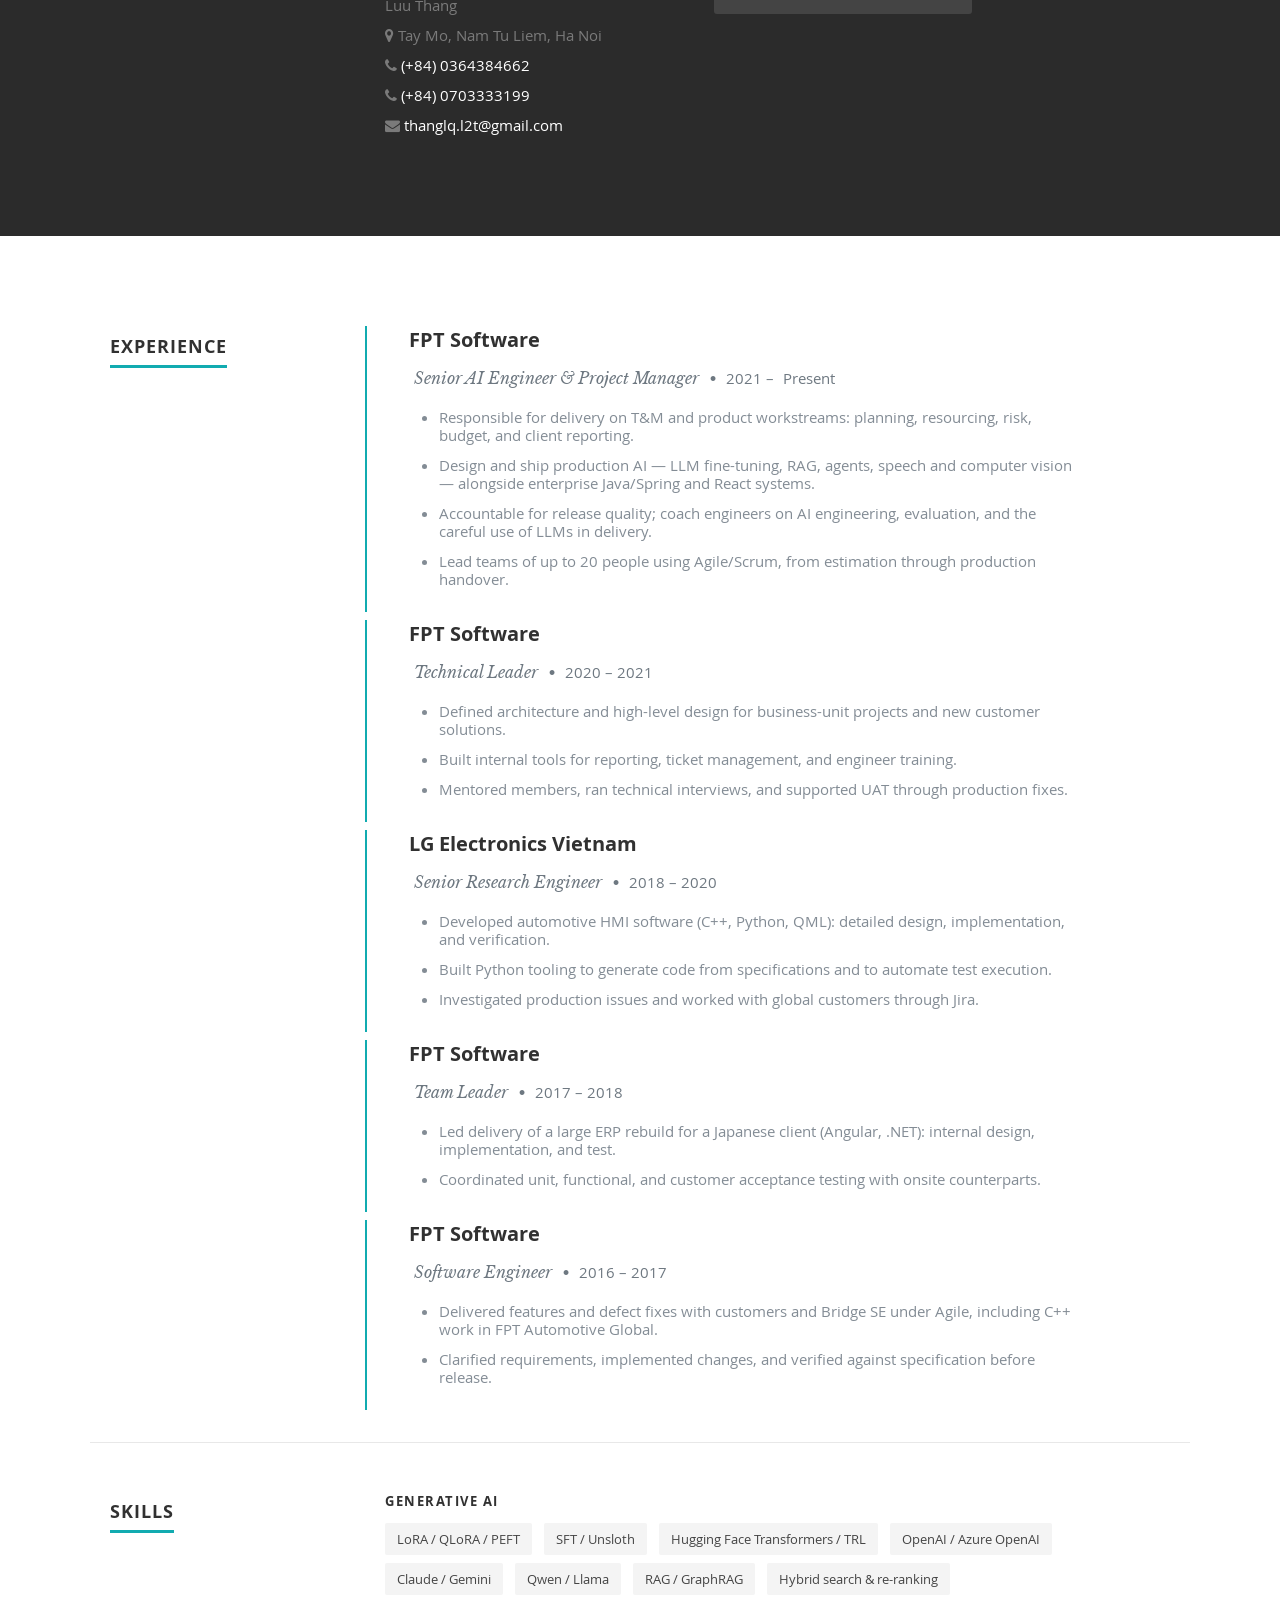
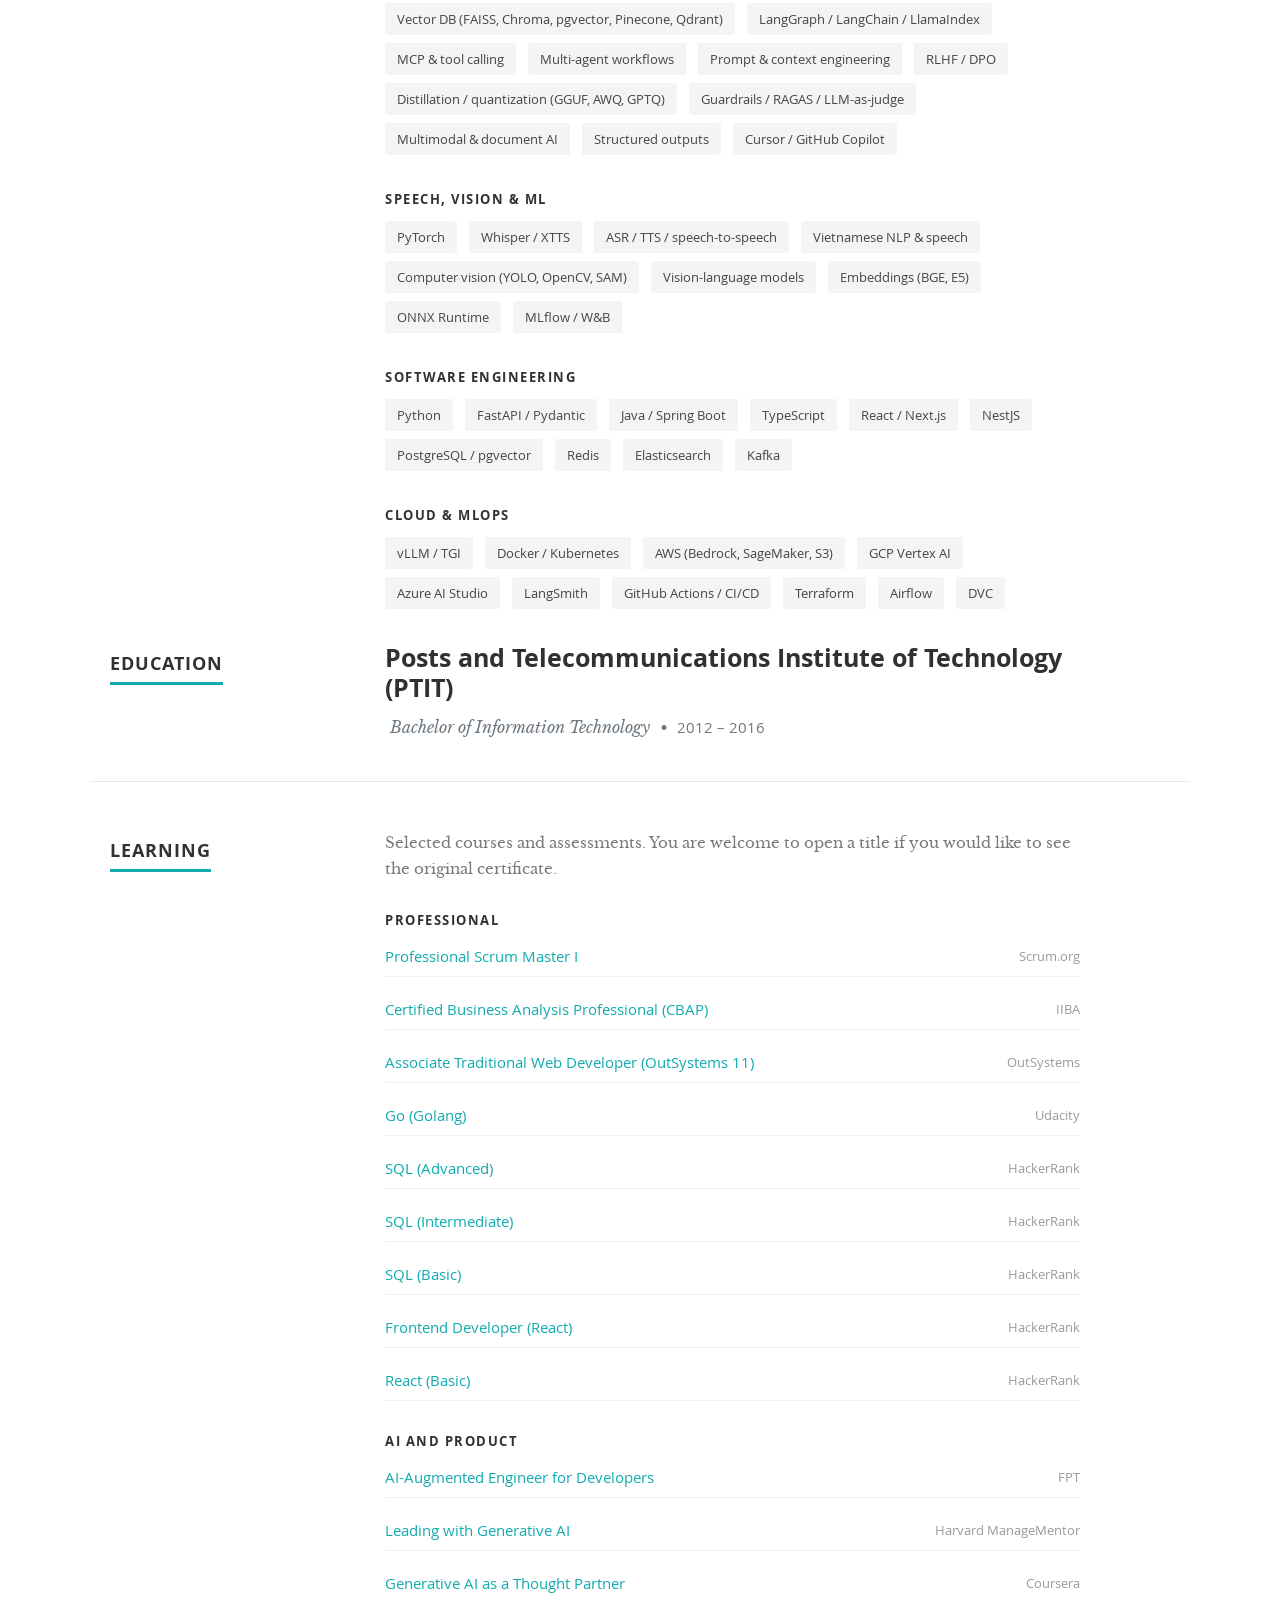
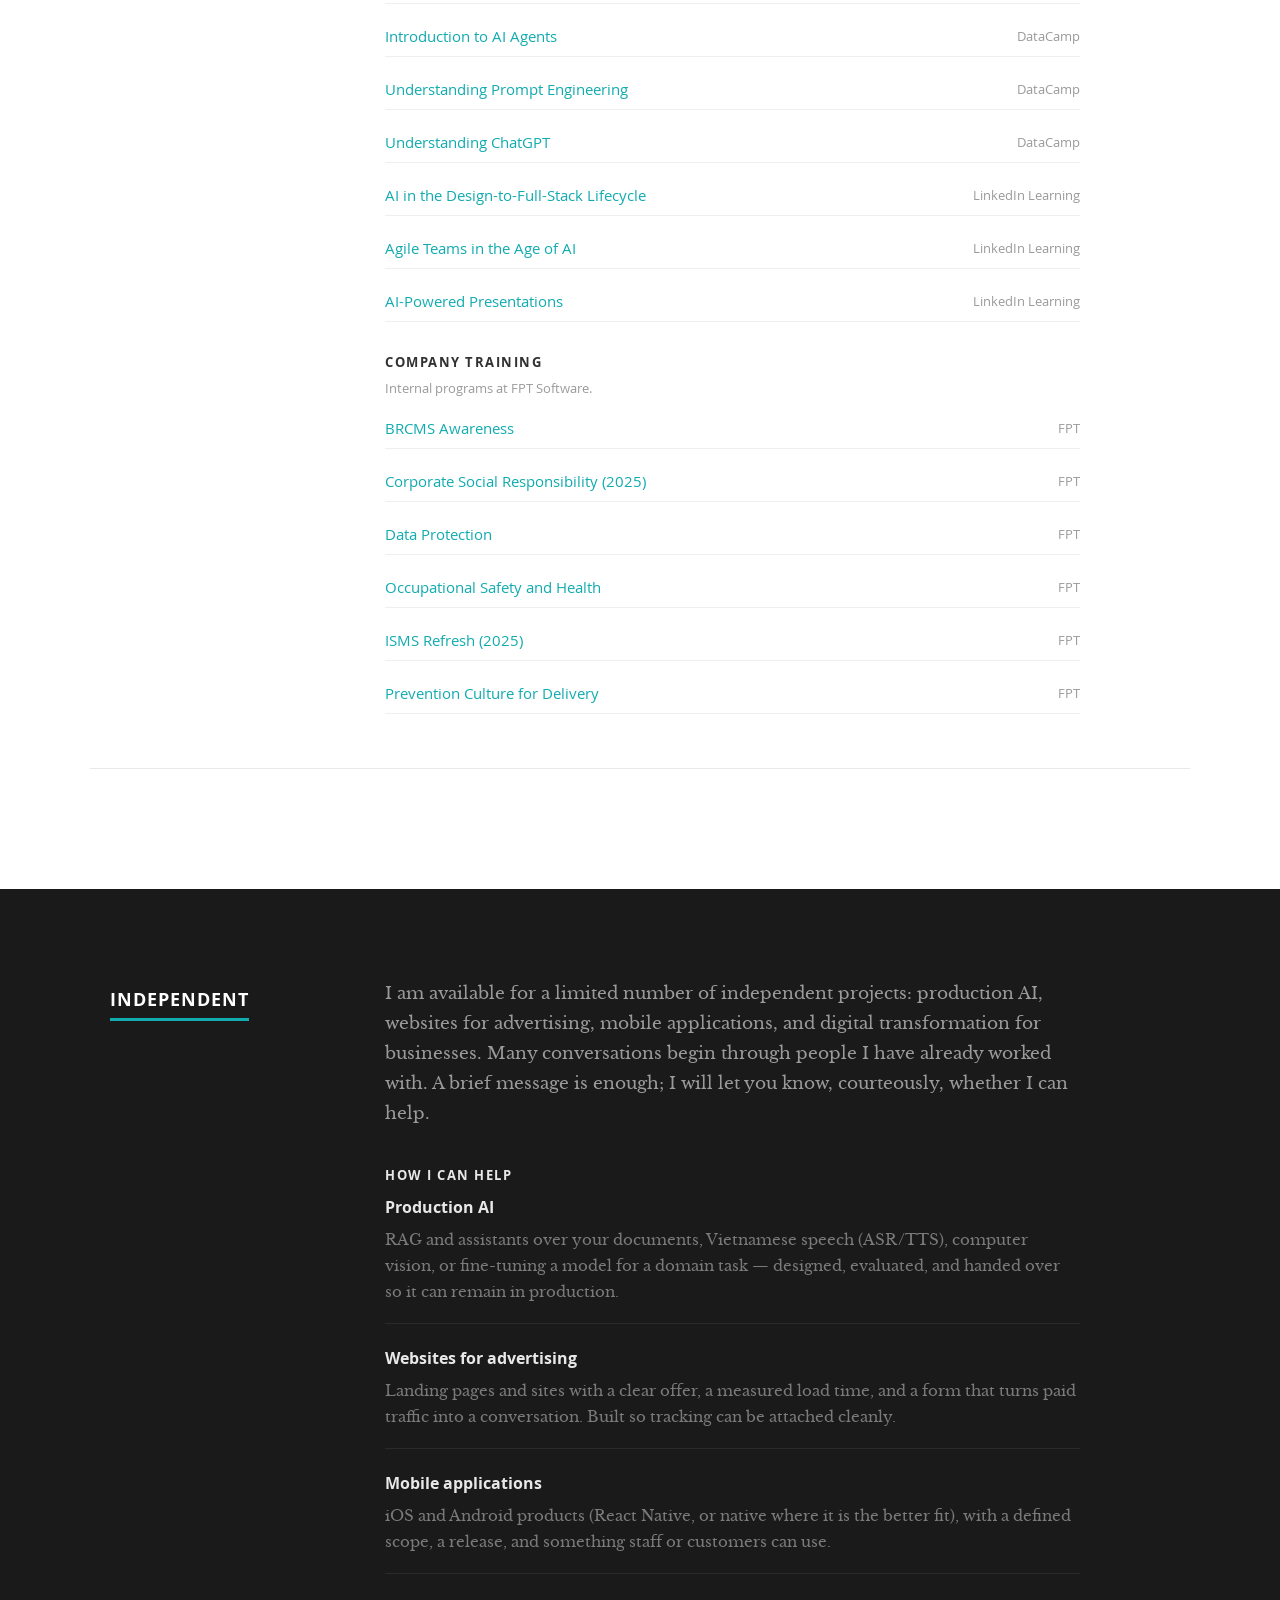
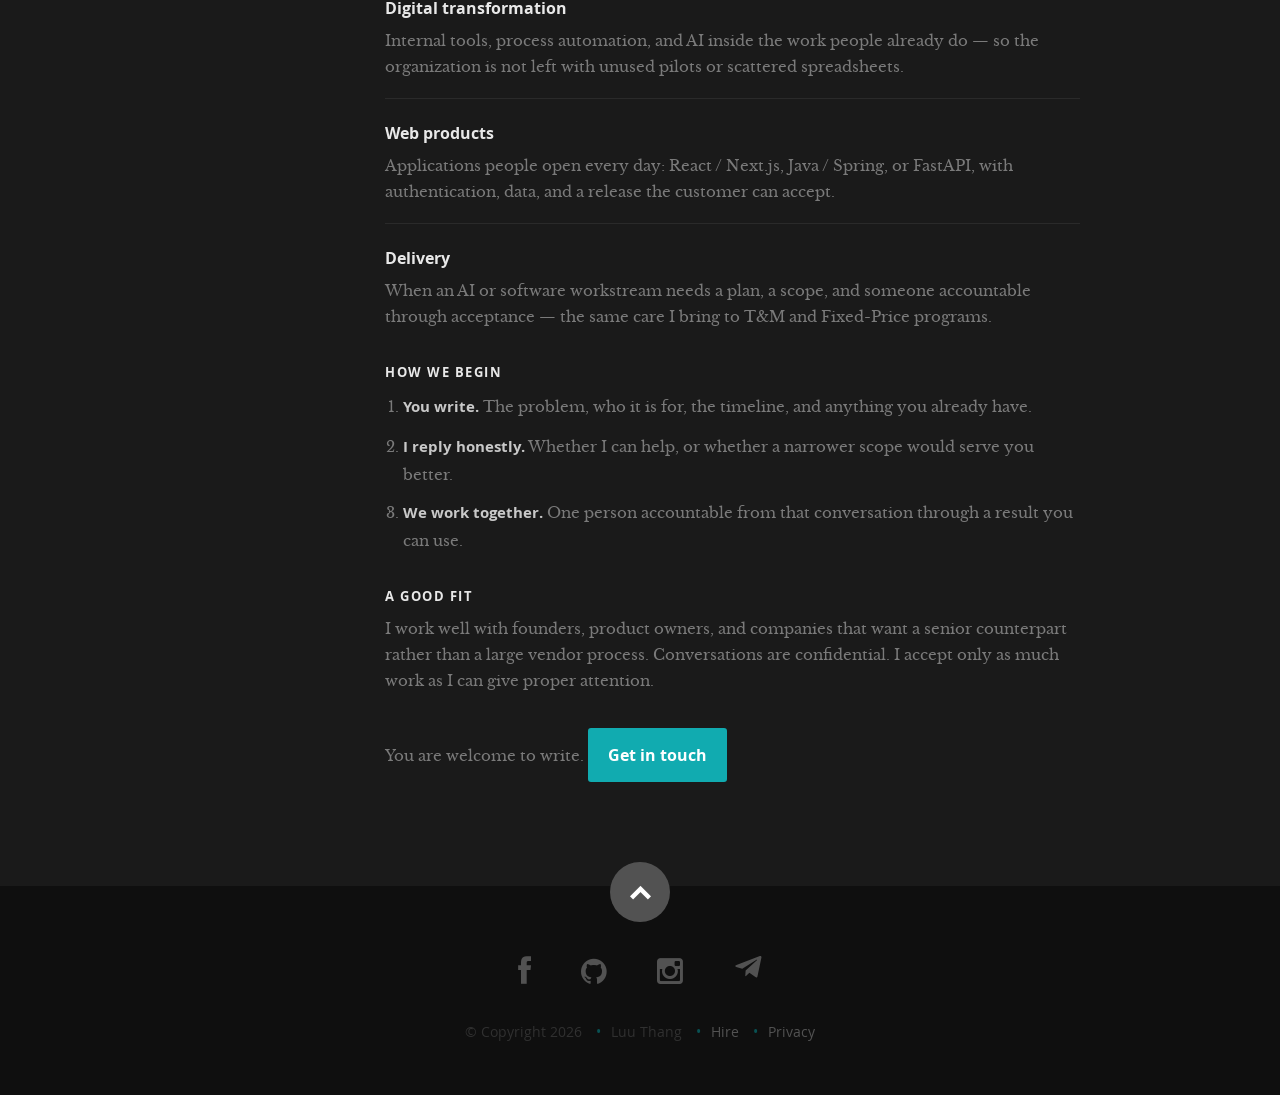
==== commit 68b9a089: "Add English/Vietnamese language files and a flag switcher. Keep the site bilingual without duplicati" ====
--- a/index.html
+++ b/index.html
@@ -1,5 +1,5 @@
 <!DOCTYPE html>
-<html class="no-js" lang="en">
+<html class="no-js" lang="en" data-page="home">
 
 <head>
 
@@ -22,7 +22,7 @@
    <meta property="og:site_name" content="Luu Thang">
    <meta property="og:url" content="https://luuquocthang.github.io/">
    <meta property="og:title" content="Luu Thang (Luu Quoc Thang) | Senior AI Engineer">
-   <meta property="og:description" content="Senior AI Engineer and Project Manager. Production LLM, RAG, agents, speech and computer vision — plus a small independent practice.">
+   <meta property="og:description" content="Senior AI Engineer and Project Manager in Ha Noi. Production AI, advertising websites, mobile applications, and digital transformation — independent work, with care.">
    <meta property="og:image" content="https://luuquocthang.github.io/images/og-image.jpg">
    <meta property="og:image:width" content="1200">
    <meta property="og:image:height" content="630">
@@ -113,22 +113,33 @@
    <header id="home">
 
       <nav id="nav-wrap">
-         <a class="mobile-btn" href="#nav-wrap" title="Show navigation">Show navigation</a>
-         <a class="mobile-btn" href="#" title="Hide navigation">Hide navigation</a>
+         <a class="mobile-btn" href="#nav-wrap" title="Show navigation" data-i18n-title="nav.show">Show navigation</a>
+         <a class="mobile-btn" href="#" title="Hide navigation" data-i18n-title="nav.hide">Hide navigation</a>
          <ul id="nav" class="nav">
-            <li class="current"><a class="smoothscroll" href="#home">Home</a></li>
-            <li><a class="smoothscroll" href="#about">About</a></li>
-            <li><a class="smoothscroll" href="#resume">Resume</a></li>
-            <li><a class="smoothscroll" href="#engagements">Work</a></li>
-            <li><a href="hire.html">Hire</a></li>
-            <li><a class="smoothscroll" href="#credentials">Learning</a></li>
-            <li><a href="#contact-modal" class="contact-popup">Contact</a></li>
+            <li class="current"><a class="smoothscroll" href="#home" data-i18n="nav.home">Home</a></li>
+            <li><a class="smoothscroll" href="#about" data-i18n="nav.about">About</a></li>
+            <li><a class="smoothscroll" href="#resume" data-i18n="nav.resume">Resume</a></li>
+            <li><a class="smoothscroll" href="#engagements" data-i18n="nav.work">Work</a></li>
+            <li><a href="hire.html" data-i18n="nav.hire">Hire</a></li>
+            <li><a class="smoothscroll" href="#credentials" data-i18n="nav.learning">Learning</a></li>
+            <li><a href="#contact-modal" class="contact-popup" data-i18n="nav.contact">Contact</a></li>
          </ul>
       </nav>
+      <div class="lang-switch" role="group" aria-label="Language" data-i18n-aria="nav.lang">
+         <i class="fa fa-globe" aria-hidden="true"></i>
+         <button type="button" data-set-lang="en" title="English" aria-label="English" data-i18n-title="nav.en" data-i18n-aria="nav.en">
+            <span class="lang-flag lang-flag-en" aria-hidden="true"></span>
+            <span>EN</span>
+         </button>
+         <button type="button" data-set-lang="vi" title="Tiếng Việt" aria-label="Tiếng Việt" data-i18n-title="nav.vi" data-i18n-aria="nav.vi">
+            <span class="lang-flag lang-flag-vi" aria-hidden="true"></span>
+            <span>VI</span>
+         </button>
+      </div>
       <div class="row banner">
          <div class="banner-text">
             <h1 class="responsive-headline">Luu Thang</h1>
-            <h3>Senior AI Engineer &amp; Project Manager — I take <span>AI</span> from idea to production</h3>
+            <h3 data-i18n="banner.tagline">Senior AI Engineer &amp; Project Manager — from idea to production, with care</h3>
             <hr />
             <ul class="social">
                <li><a href="https://www.facebook.com/thang.l2t" rel="me" aria-label="Facebook"><i class="fa fa-facebook"></i></a></li>
@@ -150,38 +161,41 @@
 
          <div class="three columns">
 
-            <img class="profile-pic" src="images/profilepic.JPG" width="200" height="200" alt="Luu Thang (Luu Quoc Thang), Senior AI Engineer" />
+            <img class="profile-pic" src="images/profilepic.JPG" width="200" height="200" alt="Luu Thang (Luu Quoc Thang), Senior AI Engineer" data-i18n-alt="about.photoAlt" />
 
          </div>
 
          <div class="nine columns main-col">
 
-            <h2>About Me</h2>
-            <p>
-               I am Luu Thang (Luu Quoc Thang), a Senior AI Engineer and Project Manager with nearly ten years in software delivery.
-               I am comfortable in both rooms: training and evaluating models, and owning a plan, a budget, and a customer deadline.
-            </p>
-            <p>
-               I have led T&amp;M and Fixed-Price programs, including teams of up to 20 people — planning, risk, quality, and
-               stakeholder reporting. On the engineering side I design and ship production AI: LLM fine-tuning (LoRA, QLoRA, PEFT),
-               RAG and agents, computer vision, and speech (ASR/TTS), mainly with Python and PyTorch, integrated into Java/Spring,
-               React, and cloud services when the product requires it.
-            </p>
-            <p>
-               Previously I was a Technical Leader at FPT Software and a Senior Research Engineer at LG Electronics Vietnam.
-               I still care about architecture, mentoring, and the last 5% of detail that turns a demo into something users can trust.
-            </p>
-            <p>
-               I also keep a small independent practice for businesses and founders: production AI, websites built to run ads,
-               mobile apps, and digital-transformation work they can actually operate. If that is you, a short note is enough.
+            <h2 data-i18n="about.title">About Me</h2>
+            <p data-i18n="about.p1">
+               I am Luu Thang (Luu Quoc Thang), a Senior AI Engineer and Project Manager with nearly ten years
+               in software delivery. I am at ease with both the technical and the commercial side of a project:
+               models that must be trained and judged, and plans that must meet a budget and a date.
+            </p>
+            <p data-i18n="about.p2">
+               I have led T&amp;M and Fixed-Price programs, including teams of up to 20 people — planning, risk,
+               quality, and reporting to the customer. As an engineer I design and ship production AI: LLM fine-tuning
+               (LoRA, QLoRA, PEFT), RAG and agents, computer vision, and speech (ASR/TTS), mainly with Python and PyTorch,
+               integrated into Java/Spring, React, and cloud services when the product needs it.
+            </p>
+            <p data-i18n="about.p3">
+               I was previously a Technical Leader at FPT Software and a Senior Research Engineer at LG Electronics Vietnam.
+               I still care about architecture, mentoring, and the last details that turn a demonstration into something
+               people can trust.
+            </p>
+            <p data-i18n="about.p4">
+               Alongside company work, I accept a limited number of independent projects for businesses: production AI,
+               websites designed for advertising, mobile applications, and digital-transformation work that teams can
+               run day to day. A short note is always welcome; I will reply with care.
             </p>
 
             <div class="row">
                <div class="columns contact-details">
-                  <h2>Contact Details</h2>
+                  <h2 data-i18n="about.contactTitle">Contact Details</h2>
                   <p class="address">
                      <span>Luu Thang</span><br>
-                     <span><i class="fa fa-map-marker"></i> Tay Mo, Nam Tu Liem, Ha Noi</span><br>
+                     <span><i class="fa fa-map-marker"></i> <span data-i18n="about.address">Tay Mo, Nam Tu Liem, Ha Noi</span></span><br>
                      <span><i class="fa fa-phone"></i> <a href="tel:+84364384662">(+84) 0364384662</a></span><br>
                      <span><i class="fa fa-phone"></i> <a href="tel:+84703333199">(+84) 0703333199</a></span><br>
                      <span><i class="fa fa-envelope"></i> <a href="mailto:thanglq.l2t@gmail.com">thanglq.l2t@gmail.com</a></span><br>
@@ -190,8 +204,7 @@
 
                <div class="columns download">
                   <p>
-                     <a href="cv/FPT_CV_Senior_AI_Engineering_Luu Quoc Thang.docx" class="button"><i class="fa fa-download"></i>Download Resume
-                        (CV)</a>
+                     <a href="cv/FPT_CV_Senior_AI_Engineering_Luu Quoc Thang.docx" class="button"><i class="fa fa-download"></i><span data-i18n="about.download">Download Resume (CV)</span></a>
                   </p>
                </div>
             </div>
@@ -202,7 +215,7 @@
 
       <div class="row work">
          <div class="three columns header-col">
-            <h1><span>Experience</span></h1>
+            <h1><span data-i18n="experience.title">Experience</span></h1>
          </div>
 
 
@@ -210,54 +223,54 @@
             <div class="row item work-item">
                <div class="twelve columns">
                   <h3>FPT Software</h3>
-                  <p class="info">Senior AI Engineer &amp; Project Manager<span>&bull;</span> <em class="date">2021 – Present</em></p>
+                  <p class="info"><span data-i18n="experience.fptPm.role">Senior AI Engineer &amp; Project Manager</span><span>&bull;</span> <em class="date">2021 – <span data-i18n="experience.present">Present</span></em></p>
                   <ul class="disc">
-                     <li>Own delivery for T&amp;M and product workstreams: planning, resourcing, risk, budget, and client reporting.</li>
-                     <li>Design and ship production AI — LLM fine-tuning, RAG, agents, speech and computer vision — alongside enterprise Java/Spring and React systems.</li>
-                     <li>Accountable for release quality; coach engineers on AI engineering, evaluation, and safe use of LLMs in delivery.</li>
-                     <li>Lead teams of up to 20 people using Agile/Scrum, from estimation through production handover.</li>
+                     <li data-i18n="experience.fptPm.b1">Responsible for delivery on T&amp;M and product workstreams: planning, resourcing, risk, budget, and client reporting.</li>
+                     <li data-i18n="experience.fptPm.b2">Design and ship production AI — LLM fine-tuning, RAG, agents, speech and computer vision — alongside enterprise Java/Spring and React systems.</li>
+                     <li data-i18n="experience.fptPm.b3">Accountable for release quality; coach engineers on AI engineering, evaluation, and the careful use of LLMs in delivery.</li>
+                     <li data-i18n="experience.fptPm.b4">Lead teams of up to 20 people using Agile/Scrum, from estimation through production handover.</li>
                   </ul>
                </div>
             </div>
             <div class="row item work-item">
                <div class="twelve columns">
                   <h3>FPT Software</h3>
-                  <p class="info">Technical Leader<span>&bull;</span> <em class="date">2020 – 2021</em></p>
+                  <p class="info"><span data-i18n="experience.fptTl.role">Technical Leader</span><span>&bull;</span> <em class="date">2020 – 2021</em></p>
                   <ul class="disc">
-                     <li>Defined architecture and high-level design for business-unit projects and new customer solutions.</li>
-                     <li>Built internal tools for reporting, ticket management, and engineer training.</li>
-                     <li>Mentored members, ran technical interviews, and supported UAT through production fixes.</li>
+                     <li data-i18n="experience.fptTl.b1">Defined architecture and high-level design for business-unit projects and new customer solutions.</li>
+                     <li data-i18n="experience.fptTl.b2">Built internal tools for reporting, ticket management, and engineer training.</li>
+                     <li data-i18n="experience.fptTl.b3">Mentored members, ran technical interviews, and supported UAT through production fixes.</li>
                   </ul>
                </div>
             </div>
             <div class="row item work-item">
                <div class="twelve columns">
                   <h3>LG Electronics Vietnam</h3>
-                  <p class="info">Senior Research Engineer<span>&bull;</span> <em class="date">2018 – 2020</em></p>
+                  <p class="info"><span data-i18n="experience.lg.role">Senior Research Engineer</span><span>&bull;</span> <em class="date">2018 – 2020</em></p>
                   <ul class="disc">
-                     <li>Developed automotive HMI software (C++, Python, QML): detailed design, implementation, and verification.</li>
-                     <li>Built Python tooling to generate code from specifications and to automate test execution.</li>
-                     <li>Investigated production issues and worked with global customers through Jira.</li>
+                     <li data-i18n="experience.lg.b1">Developed automotive HMI software (C++, Python, QML): detailed design, implementation, and verification.</li>
+                     <li data-i18n="experience.lg.b2">Built Python tooling to generate code from specifications and to automate test execution.</li>
+                     <li data-i18n="experience.lg.b3">Investigated production issues and worked with global customers through Jira.</li>
                   </ul>
                </div>
             </div>
             <div class="row item work-item">
                <div class="twelve columns">
                   <h3>FPT Software</h3>
-                  <p class="info">Team Leader<span>&bull;</span> <em class="date">2017 – 2018</em></p>
+                  <p class="info"><span data-i18n="experience.fptTeam.role">Team Leader</span><span>&bull;</span> <em class="date">2017 – 2018</em></p>
                   <ul class="disc">
-                     <li>Led delivery of a large ERP rebuild for a Japanese client (Angular, .NET): internal design, implementation, and test.</li>
-                     <li>Coordinated unit, functional, and customer acceptance testing with onsite counterparts.</li>
+                     <li data-i18n="experience.fptTeam.b1">Led delivery of a large ERP rebuild for a Japanese client (Angular, .NET): internal design, implementation, and test.</li>
+                     <li data-i18n="experience.fptTeam.b2">Coordinated unit, functional, and customer acceptance testing with onsite counterparts.</li>
                   </ul>
                </div>
             </div>
             <div class="row item work-item">
                <div class="twelve columns">
                   <h3>FPT Software</h3>
-                  <p class="info">Software Engineer<span>&bull;</span> <em class="date">2016 – 2017</em></p>
+                  <p class="info"><span data-i18n="experience.fptSe.role">Software Engineer</span><span>&bull;</span> <em class="date">2016 – 2017</em></p>
                   <ul class="disc">
-                     <li>Delivered features and defect fixes with customers and Bridge SE under Agile, including C++ work in FPT Automotive Global.</li>
-                     <li>Clarified requirements, implemented changes, and verified against specification before release.</li>
+                     <li data-i18n="experience.fptSe.b1">Delivered features and defect fixes with customers and Bridge SE under Agile, including C++ work in FPT Automotive Global.</li>
+                     <li data-i18n="experience.fptSe.b2">Clarified requirements, implemented changes, and verified against specification before release.</li>
                   </ul>
                </div>
             </div>
@@ -266,12 +279,12 @@
 
       <div class="row skill">
          <div class="three columns header-col">
-            <h1><span>Skills</span></h1>
+            <h1><span data-i18n="skills.title">Skills</span></h1>
          </div>
 
          <div class="nine columns main-col">
             <div class="skill-group">
-               <h4>Generative AI</h4>
+               <h4 data-i18n="skills.genai">Generative AI</h4>
                <div class="skill-tags">
                   <span>LoRA / QLoRA / PEFT</span>
                   <span>SFT / Unsloth</span>
@@ -295,7 +308,7 @@
                </div>
             </div>
             <div class="skill-group">
-               <h4>Speech, Vision &amp; ML</h4>
+               <h4 data-i18n="skills.speech">Speech, Vision &amp; ML</h4>
                <div class="skill-tags">
                   <span>PyTorch</span>
                   <span>Whisper / XTTS</span>
@@ -309,7 +322,7 @@
                </div>
             </div>
             <div class="skill-group">
-               <h4>Software Engineering</h4>
+               <h4 data-i18n="skills.eng">Software Engineering</h4>
                <div class="skill-tags">
                   <span>Python</span>
                   <span>FastAPI / Pydantic</span>
@@ -324,7 +337,7 @@
                </div>
             </div>
             <div class="skill-group">
-               <h4>Cloud &amp; MLOps</h4>
+               <h4 data-i18n="skills.cloud">Cloud &amp; MLOps</h4>
                <div class="skill-tags">
                   <span>vLLM / TGI</span>
                   <span>Docker / Kubernetes</span>
@@ -343,14 +356,14 @@
 
       <div class="row education">
          <div class="three columns header-col">
-            <h1><span>Education</span></h1>
+            <h1><span data-i18n="education.title">Education</span></h1>
          </div>
 
          <div class="nine columns main-col">
             <div class="row item">
                <div class="twelve columns">
-                  <h3>Posts and Telecommunications Institute of Technology (PTIT)</h3>
-                  <p class="info">Bachelor of Information Technology<span>&bull;</span> <em class="date">2012 – 2016</em></p>
+                  <h3 data-i18n="education.school">Posts and Telecommunications Institute of Technology (PTIT)</h3>
+                  <p class="info"><span data-i18n="education.degree">Bachelor of Information Technology</span><span>&bull;</span> <em class="date">2012 – 2016</em></p>
                </div>
             </div>
          </div>
@@ -358,10 +371,10 @@
 
       <div class="row certification" id="credentials">
          <div class="three columns header-col">
-            <h1><span>Learning</span></h1>
+            <h1><span data-i18n="certs.title">Learning</span></h1>
          </div>
          <div class="nine columns main-col">
-            <p class="credentials-intro">Courses and assessments I have completed along the way. Click a title if you would like to see the original certificate.</p>
+            <p class="credentials-intro" data-i18n="certs.intro">Selected courses and assessments. You are welcome to open a title if you would like to see the original certificate.</p>
             <div id="certification-container"></div>
          </div>
       </div>
@@ -370,77 +383,77 @@
    <section id="engagements">
       <div class="row">
          <div class="three columns header-col">
-            <h1><span>Independent</span></h1>
+            <h1><span data-i18n="work.title">Independent</span></h1>
          </div>
          <div class="nine columns main-col">
-            <p class="engagements-lead">
-               If you need one senior person to ship AI, a website for paid traffic, a mobile app, or a digital-transformation
-               workstream a business can actually run — I take on a small number of those projects myself.
-               Most of them start as a referral. A first conversation is enough to know if we should work together.
-            </p>
-
-            <h4>What people usually hire me for</h4>
+            <p class="engagements-lead" data-i18n="work.lead">
+               I am available for a limited number of independent projects: production AI, websites for advertising,
+               mobile applications, and digital transformation for businesses. Many conversations begin through people
+               I have already worked with. A brief message is enough; I will let you know, courteously, whether I can help.
+            </p>
+
+            <h4 data-i18n="work.howHelp">How I can help</h4>
             <div class="work-offers">
                <div class="work-offer">
-                  <h5>AI that has to run</h5>
-                  <p>
+                  <h5 data-i18n="work.aiTitle">Production AI</h5>
+                  <p data-i18n="work.aiBody">
                      RAG and assistants over your documents, Vietnamese speech (ASR/TTS), computer vision,
-                     or fine-tuning a model for a domain task — designed, evaluated, and handed over so it can stay in production.
+                     or fine-tuning a model for a domain task — designed, evaluated, and handed over so it can remain in production.
                   </p>
                </div>
                <div class="work-offer">
-                  <h5>Websites built to run ads</h5>
-                  <p>
-                     Landing pages and sites with a clear offer, fast load, tracking-ready structure, and a form that
-                     turns paid clicks into conversations — not a pretty page with nothing to do.
+                  <h5 data-i18n="work.adsTitle">Websites for advertising</h5>
+                  <p data-i18n="work.adsBody">
+                     Landing pages and sites with a clear offer, a measured load time, and a form that turns
+                     paid traffic into a conversation. Built so tracking can be attached cleanly.
                   </p>
                </div>
                <div class="work-offer">
-                  <h5>Mobile apps</h5>
-                  <p>
-                     iOS and Android products (React Native or native when the case needs it) with the same delivery bar:
-                     a scope, a release, and something staff or customers can use.
+                  <h5 data-i18n="work.mobileTitle">Mobile applications</h5>
+                  <p data-i18n="work.mobileBody">
+                     iOS and Android products (React Native, or native where it is the better fit), with a defined
+                     scope, a release, and something staff or customers can use.
                   </p>
                </div>
                <div class="work-offer">
-                  <h5>Digital transformation for businesses</h5>
-                  <p>
-                     Internal tools, process automation, and AI in the existing workflow — so the company is not stuck
-                     with slides, scattered Excel, or a chatbot that never leaves a pilot.
+                  <h5 data-i18n="work.dxTitle">Digital transformation</h5>
+                  <p data-i18n="work.dxBody">
+                     Internal tools, process automation, and AI inside the work people already do — so the organization
+                     is not left with unused pilots or scattered spreadsheets.
                   </p>
                </div>
                <div class="work-offer">
-                  <h5>Web products</h5>
-                  <p>
-                     The application the user actually opens: React / Next.js, Java / Spring, or FastAPI,
-                     with auth, data, and a release a customer can accept.
+                  <h5 data-i18n="work.webTitle">Web products</h5>
+                  <p data-i18n="work.webBody">
+                     Applications people open every day: React / Next.js, Java / Spring, or FastAPI,
+                     with authentication, data, and a release the customer can accept.
                   </p>
                </div>
                <div class="work-offer">
-                  <h5>When delivery is the risk</h5>
-                  <p>
-                     A stuck AI or software workstream that needs a plan, a scope, and someone accountable
-                     through UAT — the same discipline I use on T&amp;M and Fixed-Price programs.
-                  </p>
-               </div>
-            </div>
-
-            <h4>How it works</h4>
+                  <h5 data-i18n="work.deliveryTitle">Delivery</h5>
+                  <p data-i18n="work.deliveryBody">
+                     When an AI or software workstream needs a plan, a scope, and someone accountable through
+                     acceptance — the same care I bring to T&amp;M and Fixed-Price programs.
+                  </p>
+               </div>
+            </div>
+
+            <h4 data-i18n="work.howBegin">How we begin</h4>
             <ol class="work-steps">
-               <li><strong>You write.</strong> Problem, who it is for, deadline, and what you already have (docs, data, a repo, or just an idea).</li>
-               <li><strong>I reply on fit.</strong> Yes, a narrower scope, or a clear no. I would rather decline than take work I cannot own.</li>
-               <li><strong>We ship.</strong> One owner from that conversation through something you can put in front of users.</li>
+               <li data-i18n-html="work.step1"><strong>You write.</strong> The problem, who it is for, the timeline, and anything you already have.</li>
+               <li data-i18n-html="work.step2"><strong>I reply honestly.</strong> Whether I can help, or whether a narrower scope would serve you better.</li>
+               <li data-i18n-html="work.step3"><strong>We work together.</strong> One person accountable from that conversation through a result you can use.</li>
             </ol>
 
-            <h4>A good fit</h4>
+            <h4 data-i18n="work.fitTitle">A good fit</h4>
+            <p data-i18n="work.fitBody">
+               I work well with founders, product owners, and companies that want a senior counterpart rather than
+               a large vendor process. Conversations are confidential. I accept only as much work as I can give
+               proper attention.
+            </p>
             <p>
-               Founders, product owners, and small teams who already feel the problem — and want a senior counterpart,
-               not a large vendor process. Confidential by default. I keep only a few engagements at a time
-               so the work stays close.
-            </p>
-            <p>
-               A short note is enough.
-               <a href="hire.html" class="button">Start a conversation</a>
+               <span data-i18n="work.welcome">You are welcome to write.</span>
+               <a href="hire.html" class="button" data-i18n="work.cta">Get in touch</a>
             </p>
          </div>
       </div>
@@ -448,8 +461,8 @@
 
    <div id="contact-modal" class="popup-modal mfp-hide">
       <div class="contact-modal-inner">
-         <h3>Get in touch</h3>
-         <p>Send the problem, who it is for, and your deadline. I will reply by email and tell you if I am the right person.</p>
+         <h3 data-i18n="form.title">Get in touch</h3>
+         <p data-i18n="form.intro">Thank you for writing. A few lines about the problem, who it is for, and your timeline are enough. I will reply by email.</p>
          <p class="address">
             Luu Thang · Tay Mo, Nam Tu Liem, Ha Noi<br>
             <a href="tel:+84364384662">(+84) 0364384662</a> ·
@@ -458,36 +471,36 @@
          <form action="" method="post" id="contactForm" name="contactForm">
             <fieldset>
                <div>
-                  <label for="contactName">Name <span class="required">*</span></label>
+                  <label for="contactName"><span data-i18n="form.name">Name</span> <span class="required">*</span></label>
                   <input type="text" value="" size="35" id="contactName" name="name" required>
                </div>
                <div>
-                  <label for="contactEmail">Email <span class="required">*</span></label>
+                  <label for="contactEmail"><span data-i18n="form.email">Email</span> <span class="required">*</span></label>
                   <input type="email" value="" size="35" id="contactEmail" name="email" required>
                </div>
                <div>
-                  <label for="contactPhone">Phone</label>
+                  <label for="contactPhone" data-i18n="form.phone">Phone</label>
                   <input type="tel" value="" size="35" id="contactPhone" name="phone">
                </div>
                <div>
-                  <label for="contactSubject">Subject</label>
+                  <label for="contactSubject" data-i18n="form.subject">Subject</label>
                   <input type="text" value="" size="35" id="contactSubject" name="subject">
                </div>
                <div>
-                  <label for="contactMessage">Message <span class="required">*</span></label>
-                  <textarea cols="50" rows="5" id="contactMessage" name="message" placeholder="What do you need built, for whom, and by when?" required></textarea>
+                  <label for="contactMessage"><span data-i18n="form.message">Message</span> <span class="required">*</span></label>
+                  <textarea cols="50" rows="5" id="contactMessage" name="message" placeholder="A short note on the problem, who it is for, and the timeline." data-i18n-placeholder="form.placeholder" required></textarea>
                </div>
                <div class="privacy-check">
                   <label for="contactPrivacy">
                      <input type="checkbox" id="contactPrivacy" name="privacy" required>
-                     I agree to the <a href="privacy.html">privacy policy</a>.
+                     <span data-i18n-html="form.privacy">I agree to the <a href="privacy.html">privacy policy</a>.</span>
                   </label>
                </div>
                <div style="display:none" aria-hidden="true">
                   <input type="checkbox" name="botcheck" tabindex="-1" autocomplete="off">
                </div>
                <div>
-                  <button class="submit">Send Message</button>
+                  <button class="submit" data-i18n="form.send">Send Message</button>
                   <span id="image-loader">
                      <img alt="" src="images/loader.gif">
                   </span>
@@ -496,7 +509,7 @@
          </form>
          <div id="message-warning"></div>
          <div id="message-success">
-            <i class="fa fa-check"></i>Your message was sent. Thank you!
+            <i class="fa fa-check"></i> <span data-i18n="form.success">Thank you. Your message has been sent.</span>
          </div>
       </div>
    </div>
@@ -513,11 +526,11 @@
             <ul class="copyright">
                <li>&copy; Copyright 2026</li>
                <li>Luu Thang</li>
-               <li><a href="hire.html">Hire</a></li>
-               <li><a href="privacy.html">Privacy</a></li>
+               <li><a href="hire.html" data-i18n="footer.hire">Hire</a></li>
+               <li><a href="privacy.html" data-i18n="footer.privacy">Privacy</a></li>
             </ul>
          </div>
-         <div id="go-top"><a class="smoothscroll" title="Back to Top" href="#home"><i class="icon-up-open"></i></a>
+         <div id="go-top"><a class="smoothscroll" title="Back to Top" href="#home" data-i18n-title="footer.top"><i class="icon-up-open"></i></a>
          </div>
       </div>
    </footer>
@@ -529,6 +542,7 @@
    <script src="js/waypoints.js"></script>
    <script src="js/jquery.fittext.js"></script>
    <script src="js/magnific-popup.js"></script>
+   <script src="js/i18n.js"></script>
    <script src="js/init.js"></script>
 
 </body>
--- a/css/layout.css
+++ b/css/layout.css
@@ -52,7 +52,7 @@
    vertical-align: middle;
    margin: 0 auto;
    width: 85%;
-   padding-bottom: 30px;s
+   padding-bottom: 30px;
    text-align: center;
 }
 
@@ -193,6 +193,59 @@
 
 ul#nav li a:active { background-color: transparent !important; }
 ul#nav li.current a { color: #F06000; }
+
+.lang-switch {
+   position: fixed;
+   top: 8px;
+   right: 16px;
+   z-index: 200;
+   display: flex;
+   align-items: center;
+   gap: 6px;
+}
+.lang-switch .fa-globe {
+   color: #fff;
+   font-size: 14px;
+   opacity: 0.85;
+}
+.lang-switch button {
+   display: inline-flex;
+   align-items: center;
+   gap: 5px;
+   margin: 0;
+   padding: 5px 8px;
+   background: rgba(0, 0, 0, 0.28);
+   border: 1px solid rgba(255, 255, 255, 0.35);
+   color: #fff;
+   font: 11px/1 'opensans-bold', sans-serif;
+   letter-spacing: 1px;
+   text-transform: uppercase;
+   border-radius: 3px;
+   cursor: pointer;
+}
+.lang-switch button:hover {
+   border-color: #11ABB0;
+   color: #fff;
+}
+.lang-switch button.is-active {
+   background: #11ABB0;
+   border-color: #11ABB0;
+}
+.lang-flag {
+   width: 16px;
+   height: 11px;
+   display: inline-block;
+   background-size: cover;
+   background-repeat: no-repeat;
+   background-position: center;
+   box-shadow: 0 0 0 1px rgba(0, 0, 0, 0.2);
+}
+.lang-flag-en {
+   background-image: url("data:image/svg+xml,%3Csvg xmlns='http://www.w3.org/2000/svg' viewBox='0 0 60 30'%3E%3Crect width='60' height='30' fill='%23012169'/%3E%3Cpath d='M0,0 L60,30 M60,0 L0,30' stroke='%23fff' stroke-width='10'/%3E%3Cpath d='M0,0 L60,30 M60,0 L0,30' stroke='%23C8102E' stroke-width='4'/%3E%3Cpath d='M30,0 V30 M0,15 H60' stroke='%23fff' stroke-width='10'/%3E%3Cpath d='M30,0 V30 M0,15 H60' stroke='%23C8102E' stroke-width='6'/%3E%3C/svg%3E");
+}
+.lang-flag-vi {
+   background-image: url("data:image/svg+xml,%3Csvg xmlns='http://www.w3.org/2000/svg' viewBox='0 0 30 20'%3E%3Crect width='30' height='20' fill='%23da251d'/%3E%3Cpolygon fill='%23ff0' points='15,4 16.5,8.6 21.4,8.6 17.5,11.5 18.9,16.2 15,13.4 11.1,16.2 12.5,11.5 8.6,8.6 13.5,8.6'/%3E%3C/svg%3E");
+}
 
 
 /* ------------------------------------------------------------------ */
--- a/css/media-queries.css
+++ b/css/media-queries.css
@@ -108,6 +108,12 @@
       top: 0;
       right: 0;
    }
+   .lang-switch {
+      top: 12px;
+      right: 86px;
+   }
+   .lang-switch .fa-globe { display: none; }
+
    #nav-wrap > a {
 	   width: 48px;
 		height: 48px;
